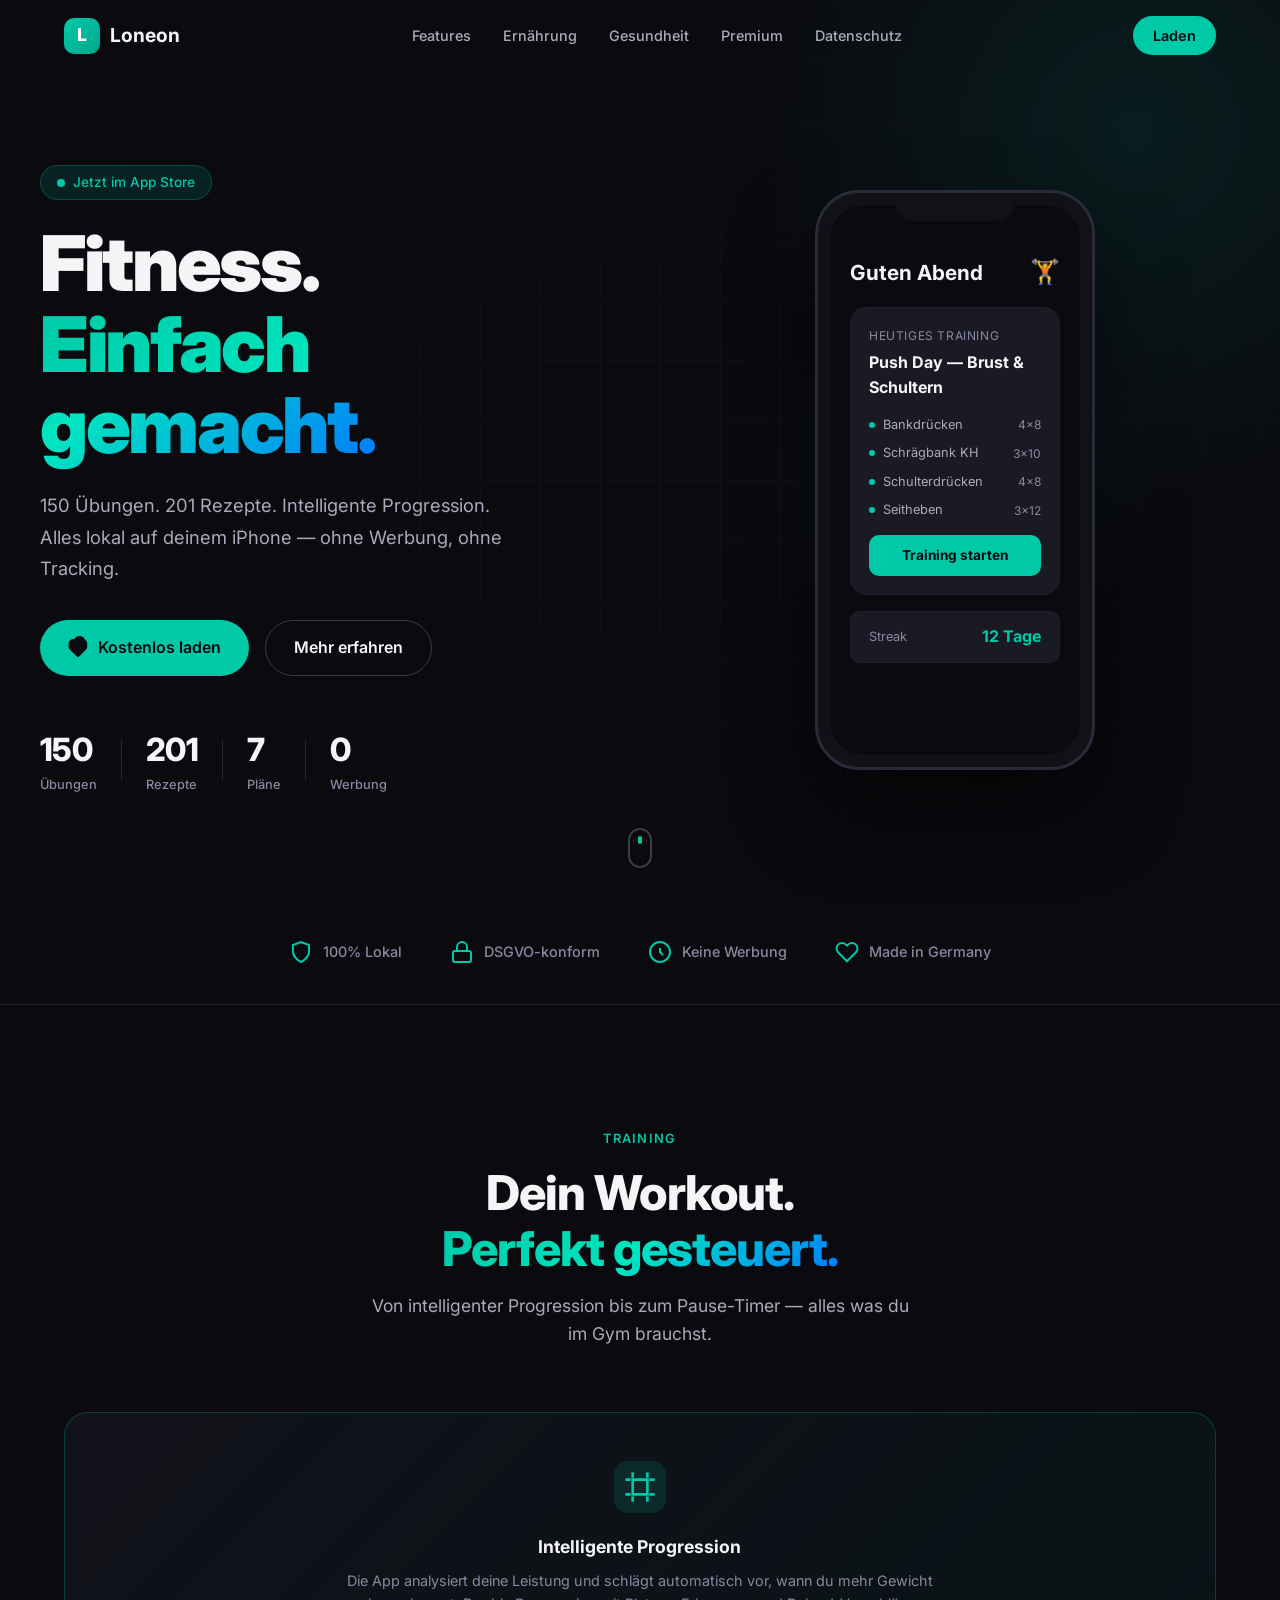
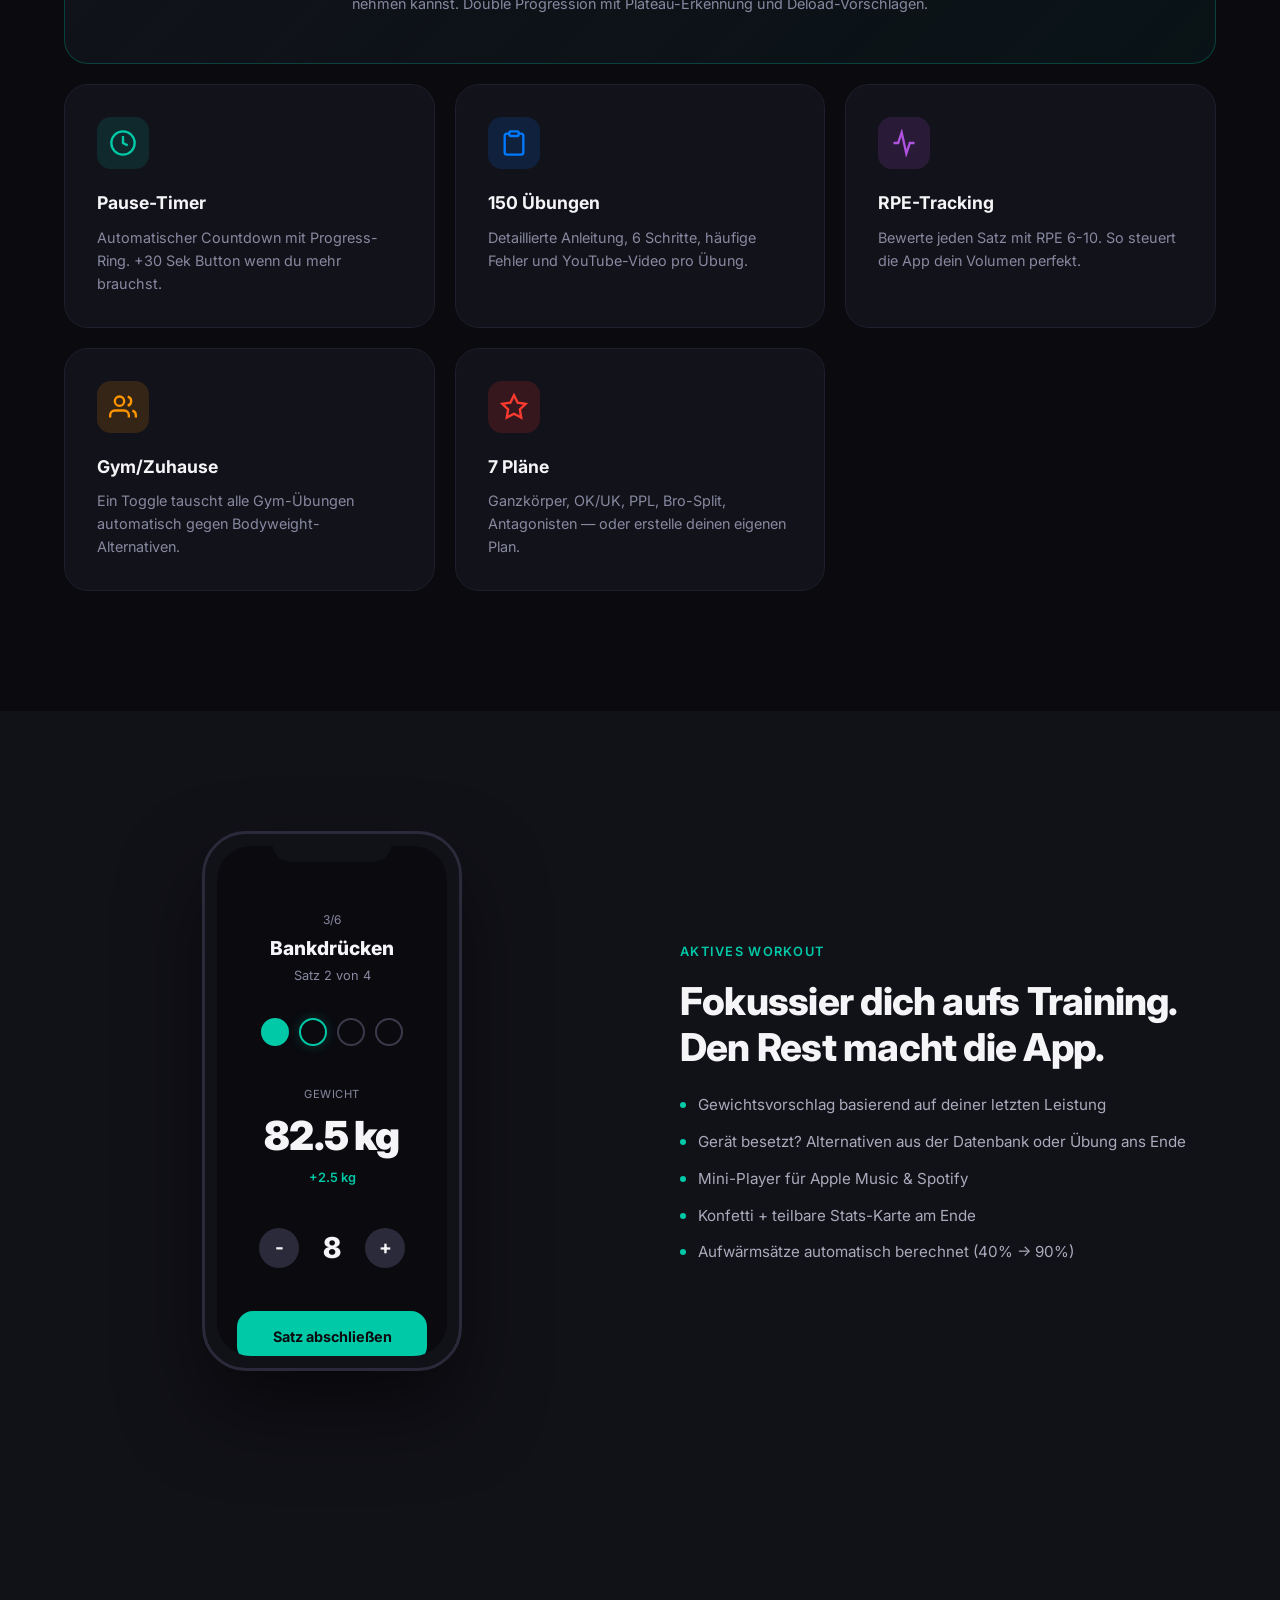
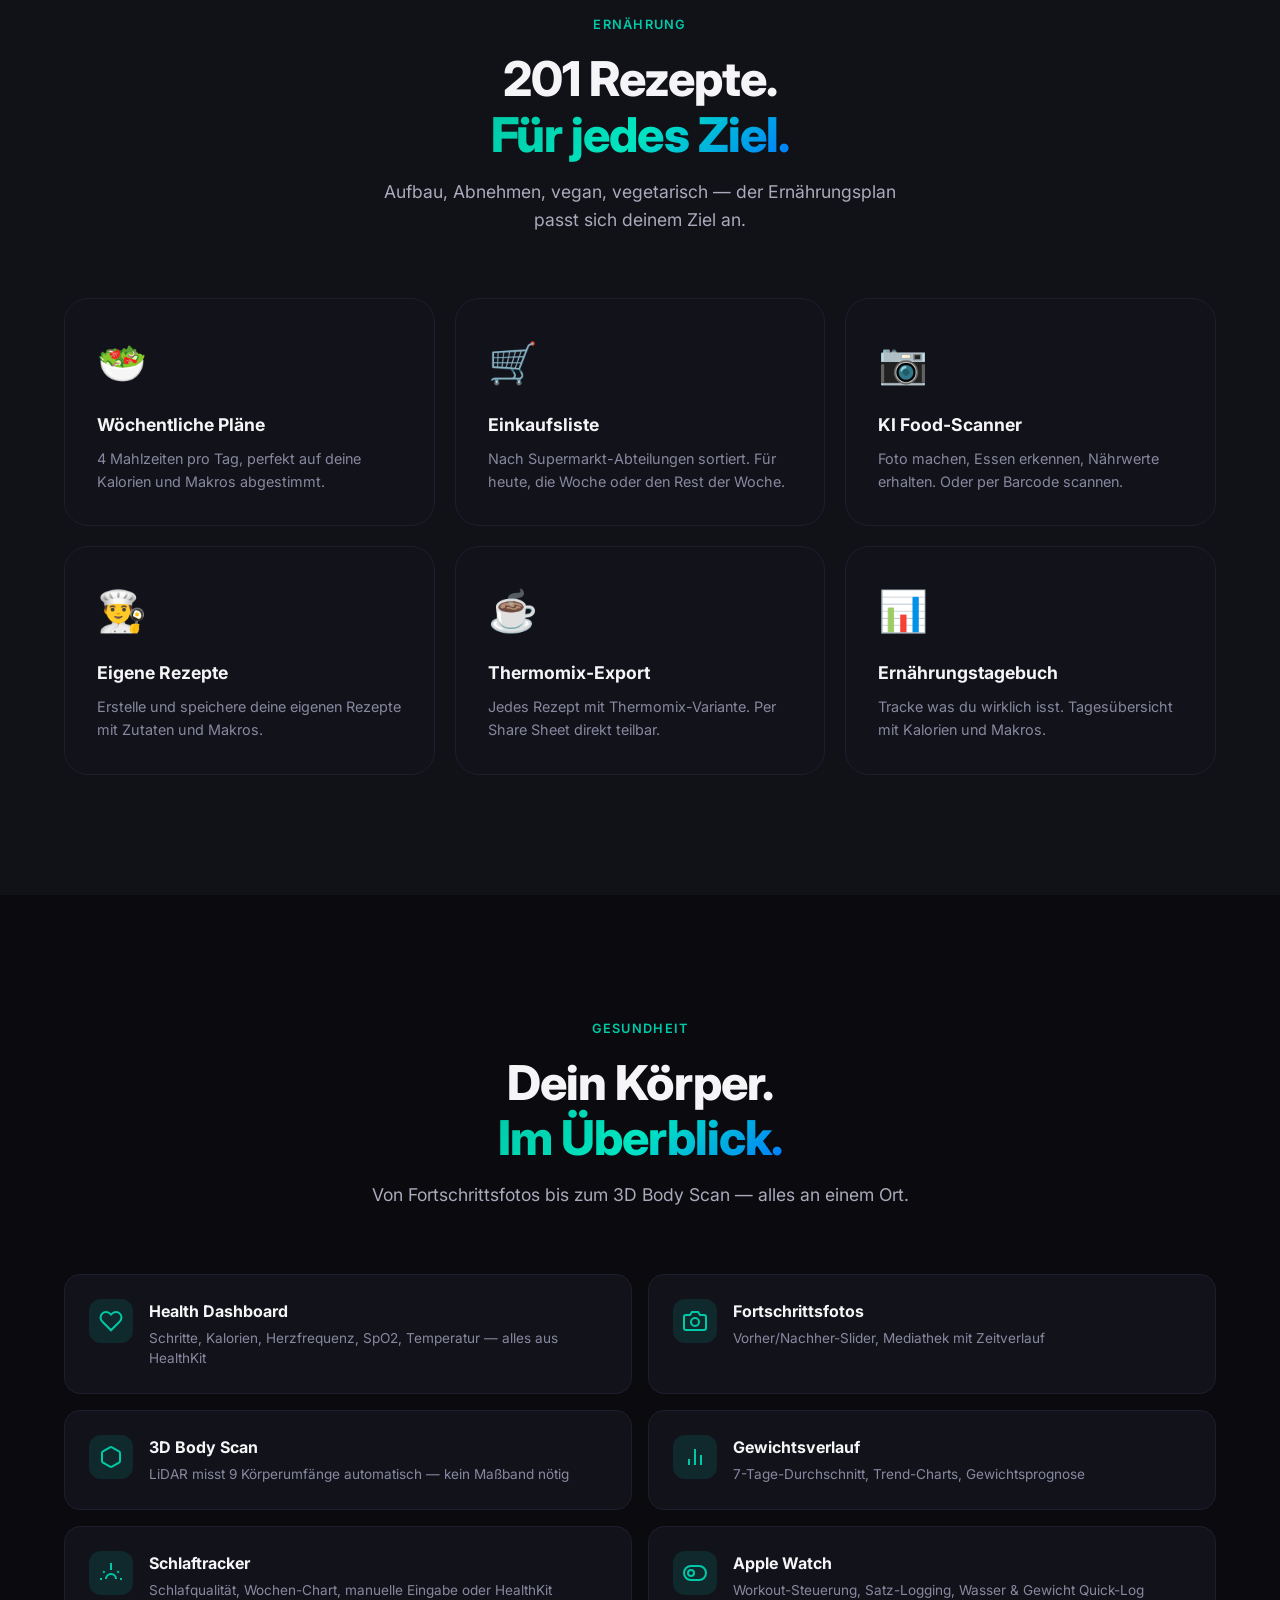
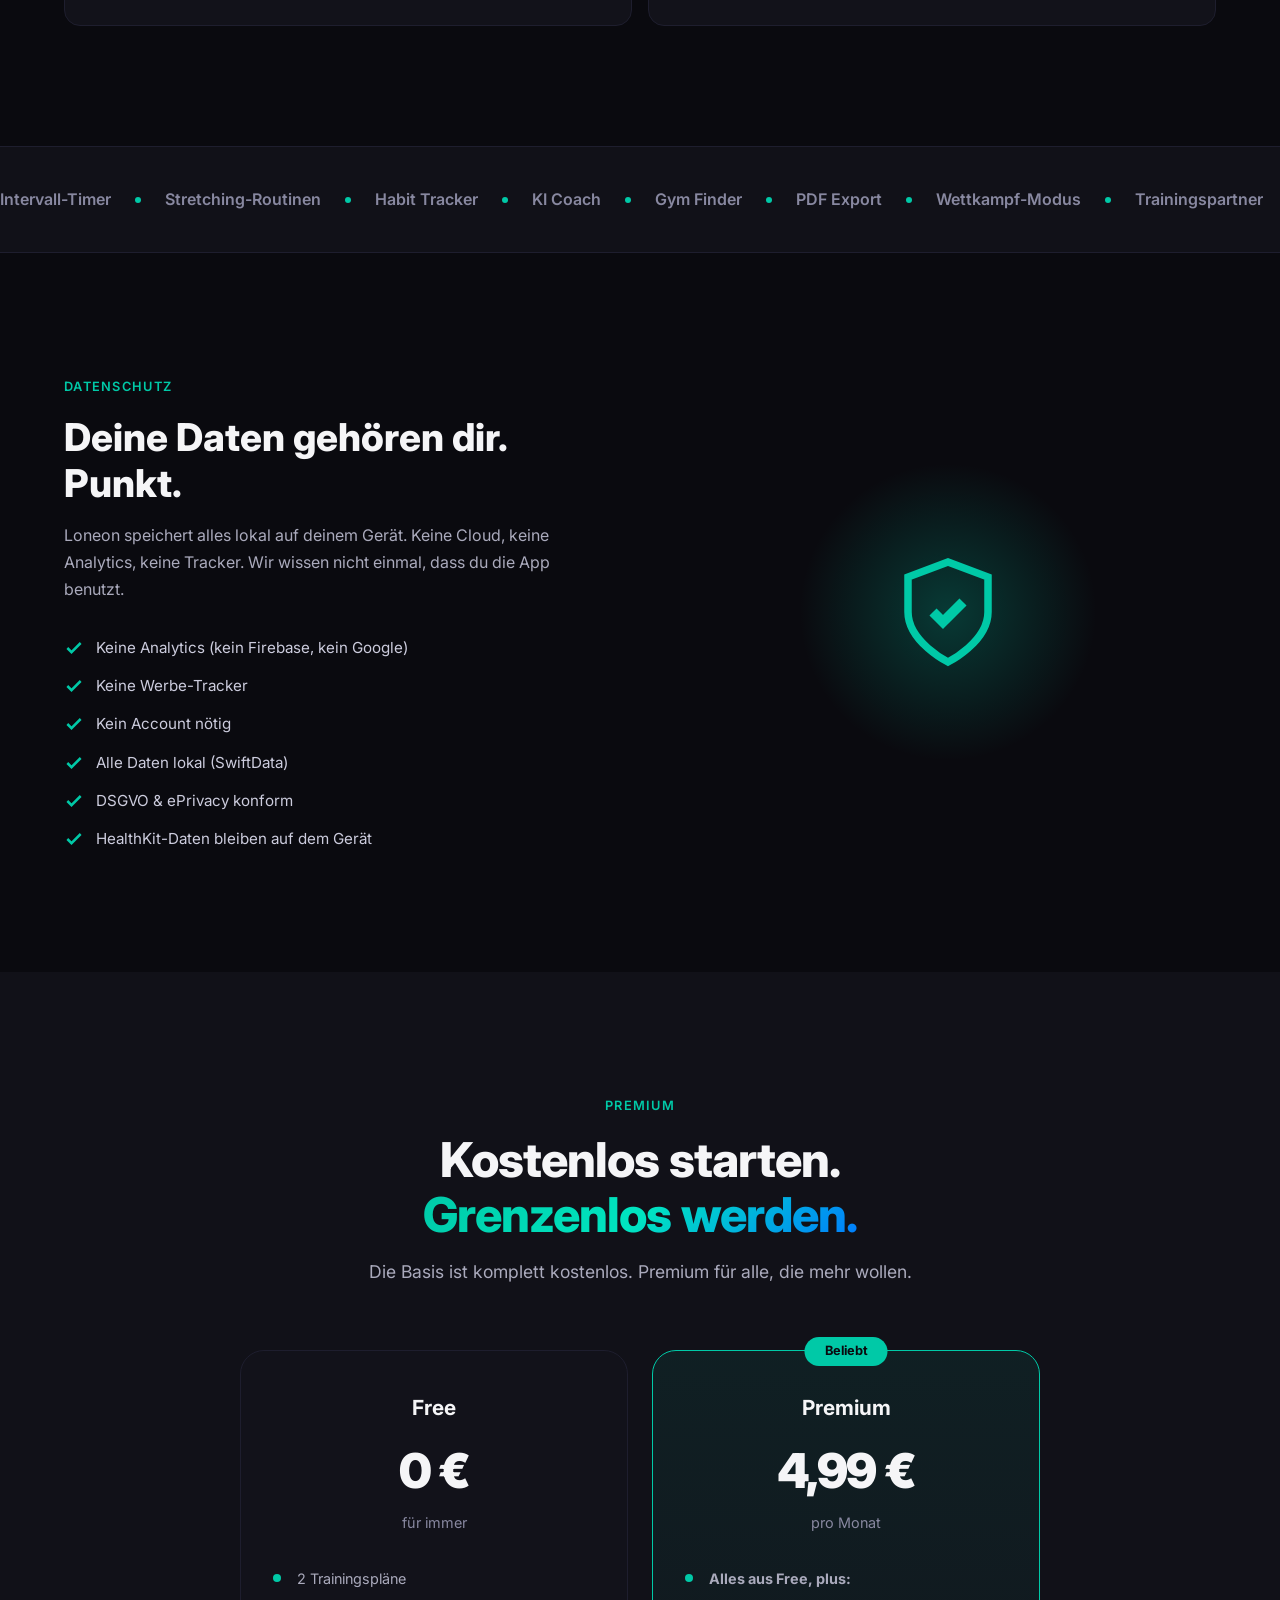
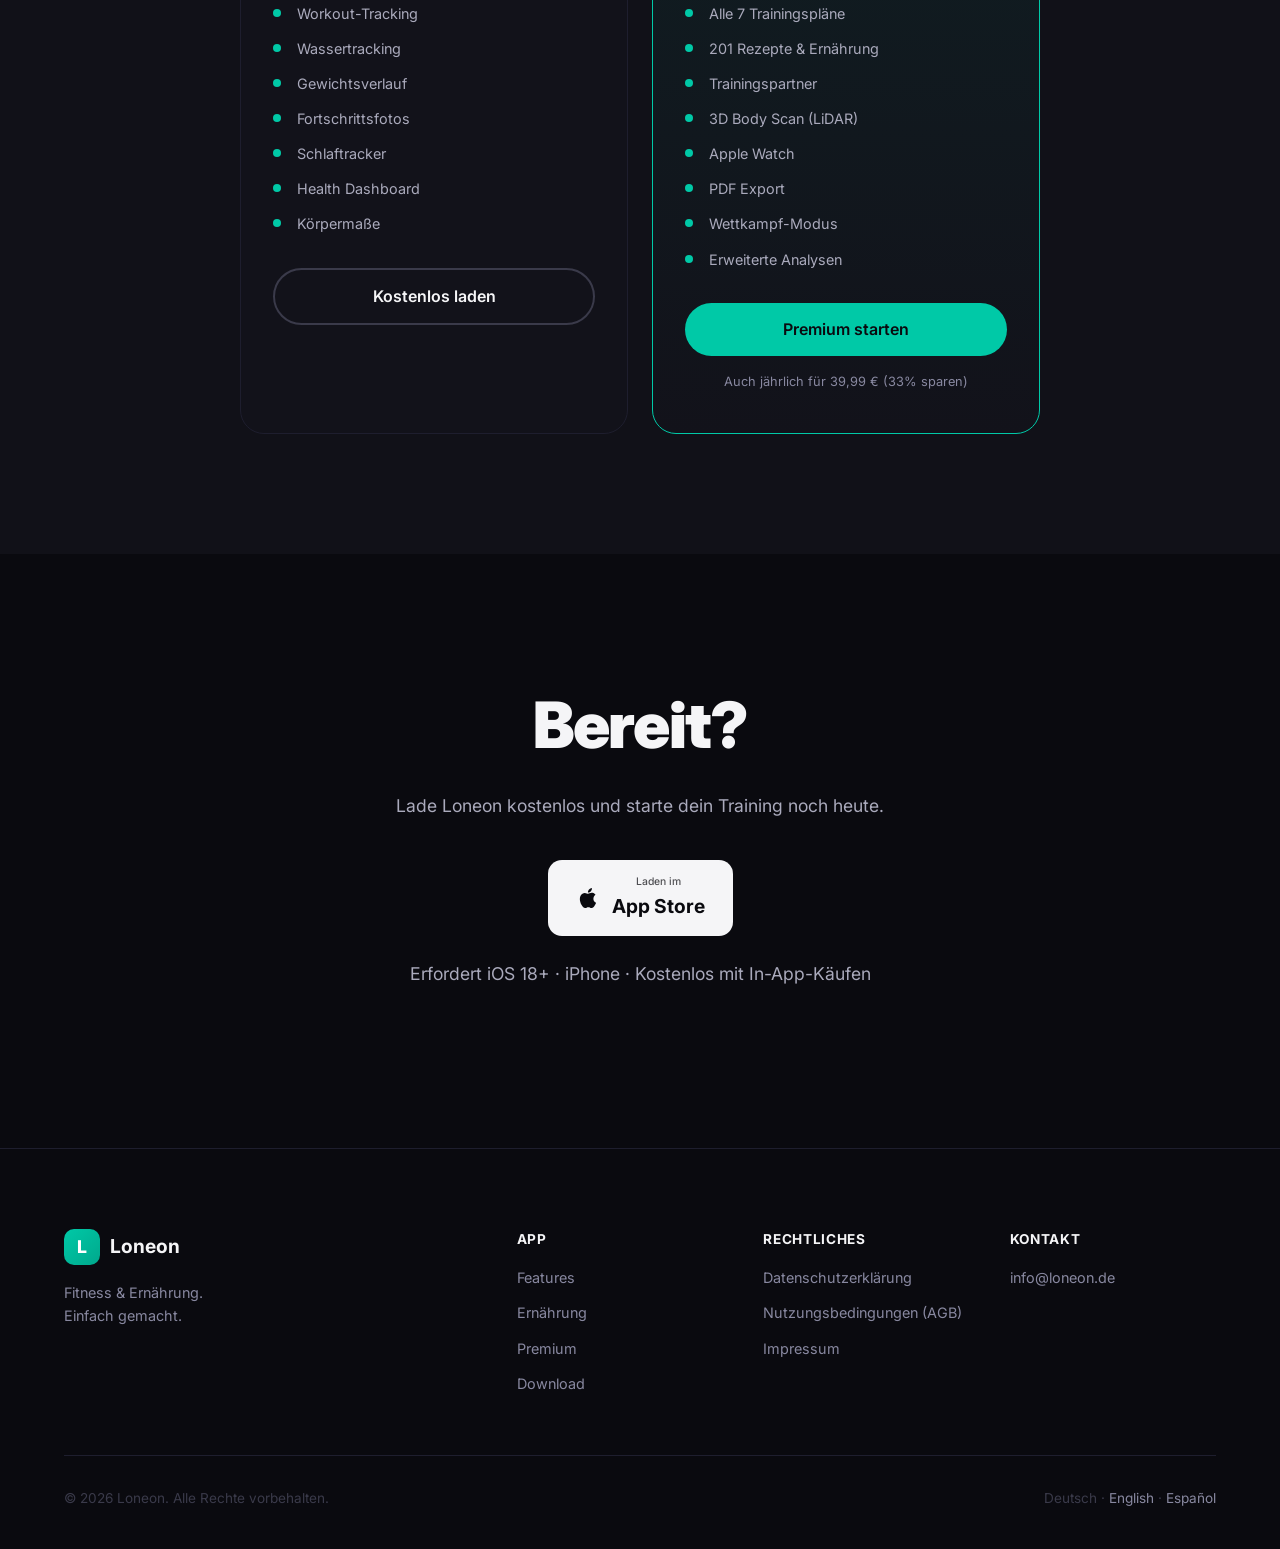
==== index.html @ b9b4d93a "Loneon Landing Page — professionelle App-Website - Hero mit animiertem iPhone-Mockup - Feature-Secti" ====
<!DOCTYPE html>
<html lang="de">
<head>
    <meta charset="UTF-8">
    <meta name="viewport" content="width=device-width, initial-scale=1.0">
    <title>Loneon — Fitness & Ernährung App</title>
    <meta name="description" content="Loneon macht Fitness einfach. 150 Übungen, 201 Rezepte, intelligente Progression — alles lokal auf deinem iPhone. Keine Werbung, kein Tracking.">
    <meta name="keywords" content="Fitness App, Ernährung, Training, Workout Tracker, Rezepte, iPhone, Apple Watch, Muskelaufbau, Abnehmen">
    <meta name="author" content="Loneon">
    <meta name="theme-color" content="#00C9A7">

    <!-- Open Graph -->
    <meta property="og:title" content="Loneon — Fitness & Ernährung App">
    <meta property="og:description" content="150 Übungen, 201 Rezepte, intelligente Progression. Keine Werbung, kein Tracking.">
    <meta property="og:type" content="website">
    <meta property="og:url" content="https://loneon.de">
    <meta property="og:image" content="https://loneon.de/img/og-image.png">

    <!-- Fonts -->
    <link rel="preconnect" href="https://fonts.googleapis.com">
    <link rel="preconnect" href="https://fonts.gstatic.com" crossorigin>
    <link href="https://fonts.googleapis.com/css2?family=Inter:wght@400;500;600;700;800;900&display=swap" rel="stylesheet">

    <link rel="stylesheet" href="css/style.css">
    <link rel="icon" type="image/svg+xml" href="img/favicon.svg">
</head>
<body>

    <!-- Navigation -->
    <nav class="nav" id="nav">
        <div class="nav-container">
            <a href="#" class="nav-logo">
                <div class="nav-logo-icon">L</div>
                <span>Loneon</span>
            </a>
            <div class="nav-links" id="navLinks">
                <a href="#features">Features</a>
                <a href="#ernaehrung">Ernährung</a>
                <a href="#gesundheit">Gesundheit</a>
                <a href="#premium">Premium</a>
                <a href="#datenschutz">Datenschutz</a>
            </div>
            <a href="#download" class="nav-cta">Laden</a>
            <button class="nav-toggle" id="navToggle" aria-label="Menü">
                <span></span><span></span><span></span>
            </button>
        </div>
    </nav>

    <!-- Hero -->
    <section class="hero">
        <div class="hero-bg">
            <div class="hero-gradient"></div>
            <div class="hero-grid"></div>
        </div>
        <div class="hero-content">
            <div class="hero-text">
                <div class="hero-badge">
                    <span class="badge-dot"></span>
                    Jetzt im App Store
                </div>
                <h1>Fitness.<br><span class="gradient-text">Einfach gemacht.</span></h1>
                <p class="hero-subtitle">150 Übungen. 201 Rezepte. Intelligente Progression. Alles lokal auf deinem iPhone — ohne Werbung, ohne Tracking.</p>
                <div class="hero-actions">
                    <a href="#download" class="btn btn-primary">
                        <svg width="20" height="24" viewBox="0 0 20 24" fill="currentColor"><path d="M15.5 1.5c-1.1-1-2.6-1.5-4.1-1.5-2.1 0-4 1.2-5.1 3-1.6-.3-3.2.2-4.3 1.4C.7 5.7.3 7.5.7 9.1c-0.5 1.7 0 3.5 1.3 4.7l6.5 6.5c0.4 0.4 0.9 0.6 1.4 0.6s1-0.2 1.4-0.6l6.5-6.5c1.3-1.3 1.8-3.1 1.3-4.7 0.4-1.6 0-3.4-1.3-4.7z"/></svg>
                        Kostenlos laden
                    </a>
                    <a href="#features" class="btn btn-ghost">Mehr erfahren</a>
                </div>
                <div class="hero-stats">
                    <div class="stat">
                        <span class="stat-number" data-count="150">0</span>
                        <span class="stat-label">Übungen</span>
                    </div>
                    <div class="stat-divider"></div>
                    <div class="stat">
                        <span class="stat-number" data-count="201">0</span>
                        <span class="stat-label">Rezepte</span>
                    </div>
                    <div class="stat-divider"></div>
                    <div class="stat">
                        <span class="stat-number" data-count="7">0</span>
                        <span class="stat-label">Pläne</span>
                    </div>
                    <div class="stat-divider"></div>
                    <div class="stat">
                        <span class="stat-number">0</span>
                        <span class="stat-label">Werbung</span>
                    </div>
                </div>
            </div>
            <div class="hero-phone">
                <div class="phone-frame">
                    <div class="phone-notch"></div>
                    <div class="phone-screen">
                        <div class="phone-demo">
                            <div class="demo-header">
                                <span class="demo-greeting">Guten Abend</span>
                                <span class="demo-icon">&#x1F3CB;&#xFE0F;</span>
                            </div>
                            <div class="demo-card">
                                <div class="demo-card-title">Heutiges Training</div>
                                <div class="demo-card-subtitle">Push Day — Brust & Schultern</div>
                                <div class="demo-exercises">
                                    <div class="demo-exercise"><span class="demo-dot"></span>Bankdrücken <span class="demo-sets">4x8</span></div>
                                    <div class="demo-exercise"><span class="demo-dot"></span>Schrägbank KH <span class="demo-sets">3x10</span></div>
                                    <div class="demo-exercise"><span class="demo-dot"></span>Schulterdrücken <span class="demo-sets">4x8</span></div>
                                    <div class="demo-exercise"><span class="demo-dot"></span>Seitheben <span class="demo-sets">3x12</span></div>
                                </div>
                                <div class="demo-btn">Training starten</div>
                            </div>
                            <div class="demo-streak">
                                <div class="demo-streak-label">Streak</div>
                                <div class="demo-streak-value">12 Tage</div>
                            </div>
                        </div>
                    </div>
                </div>
                <div class="phone-glow"></div>
            </div>
        </div>
        <div class="hero-scroll">
            <div class="scroll-indicator"></div>
        </div>
    </section>

    <!-- Logos / Trust -->
    <section class="trust">
        <div class="container">
            <div class="trust-items">
                <div class="trust-item">
                    <svg width="24" height="24" viewBox="0 0 24 24" fill="none" stroke="currentColor" stroke-width="2"><path d="M12 22s8-4 8-10V5l-8-3-8 3v7c0 6 8 10 8 10z"/></svg>
                    <span>100% Lokal</span>
                </div>
                <div class="trust-item">
                    <svg width="24" height="24" viewBox="0 0 24 24" fill="none" stroke="currentColor" stroke-width="2"><rect x="3" y="11" width="18" height="11" rx="2" ry="2"/><path d="M7 11V7a5 5 0 0110 0v4"/></svg>
                    <span>DSGVO-konform</span>
                </div>
                <div class="trust-item">
                    <svg width="24" height="24" viewBox="0 0 24 24" fill="none" stroke="currentColor" stroke-width="2"><circle cx="12" cy="12" r="10"/><path d="M12 8v4l3 3"/></svg>
                    <span>Keine Werbung</span>
                </div>
                <div class="trust-item">
                    <svg width="24" height="24" viewBox="0 0 24 24" fill="none" stroke="currentColor" stroke-width="2"><path d="M20.84 4.61a5.5 5.5 0 00-7.78 0L12 5.67l-1.06-1.06a5.5 5.5 0 00-7.78 7.78l1.06 1.06L12 21.23l7.78-7.78 1.06-1.06a5.5 5.5 0 000-7.78z"/></svg>
                    <span>Made in Germany</span>
                </div>
            </div>
        </div>
    </section>

    <!-- Features: Training -->
    <section class="features" id="features">
        <div class="container">
            <div class="section-header">
                <span class="section-tag">Training</span>
                <h2>Dein Workout.<br><span class="gradient-text">Perfekt gesteuert.</span></h2>
                <p>Von intelligenter Progression bis zum Pause-Timer — alles was du im Gym brauchst.</p>
            </div>

            <div class="feature-grid">
                <div class="feature-card feature-card-large" data-reveal>
                    <div class="feature-icon">
                        <svg width="32" height="32" viewBox="0 0 24 24" fill="none" stroke="currentColor" stroke-width="2"><path d="M6.5 6.5h11v11h-11z"/><path d="M6.5 1v4M17.5 1v4M1 6.5h4M19 6.5h4M6.5 19v4M17.5 19v4M1 17.5h4M19 17.5h4"/></svg>
                    </div>
                    <h3>Intelligente Progression</h3>
                    <p>Die App analysiert deine Leistung und schlägt automatisch vor, wann du mehr Gewicht nehmen kannst. Double Progression mit Plateau-Erkennung und Deload-Vorschlägen.</p>
                </div>

                <div class="feature-card" data-reveal>
                    <div class="feature-icon mint">
                        <svg width="28" height="28" viewBox="0 0 24 24" fill="none" stroke="currentColor" stroke-width="2"><circle cx="12" cy="12" r="10"/><polyline points="12 6 12 12 16 14"/></svg>
                    </div>
                    <h3>Pause-Timer</h3>
                    <p>Automatischer Countdown mit Progress-Ring. +30 Sek Button wenn du mehr brauchst.</p>
                </div>

                <div class="feature-card" data-reveal>
                    <div class="feature-icon blue">
                        <svg width="28" height="28" viewBox="0 0 24 24" fill="none" stroke="currentColor" stroke-width="2"><path d="M16 4h2a2 2 0 012 2v14a2 2 0 01-2 2H6a2 2 0 01-2-2V6a2 2 0 012-2h2"/><rect x="8" y="2" width="8" height="4" rx="1" ry="1"/></svg>
                    </div>
                    <h3>150 Übungen</h3>
                    <p>Detaillierte Anleitung, 6 Schritte, häufige Fehler und YouTube-Video pro Übung.</p>
                </div>

                <div class="feature-card" data-reveal>
                    <div class="feature-icon purple">
                        <svg width="28" height="28" viewBox="0 0 24 24" fill="none" stroke="currentColor" stroke-width="2"><path d="M3 12h4l3-9 4 18 3-9h4"/></svg>
                    </div>
                    <h3>RPE-Tracking</h3>
                    <p>Bewerte jeden Satz mit RPE 6-10. So steuert die App dein Volumen perfekt.</p>
                </div>

                <div class="feature-card" data-reveal>
                    <div class="feature-icon orange">
                        <svg width="28" height="28" viewBox="0 0 24 24" fill="none" stroke="currentColor" stroke-width="2"><path d="M17 21v-2a4 4 0 00-4-4H5a4 4 0 00-4 4v2"/><circle cx="9" cy="7" r="4"/><path d="M23 21v-2a4 4 0 00-3-3.87"/><path d="M16 3.13a4 4 0 010 7.75"/></svg>
                    </div>
                    <h3>Gym/Zuhause</h3>
                    <p>Ein Toggle tauscht alle Gym-Übungen automatisch gegen Bodyweight-Alternativen.</p>
                </div>

                <div class="feature-card" data-reveal>
                    <div class="feature-icon red">
                        <svg width="28" height="28" viewBox="0 0 24 24" fill="none" stroke="currentColor" stroke-width="2"><polygon points="12 2 15.09 8.26 22 9.27 17 14.14 18.18 21.02 12 17.77 5.82 21.02 7 14.14 2 9.27 8.91 8.26 12 2"/></svg>
                    </div>
                    <h3>7 Pläne</h3>
                    <p>Ganzkörper, OK/UK, PPL, Bro-Split, Antagonisten — oder erstelle deinen eigenen Plan.</p>
                </div>
            </div>
        </div>
    </section>

    <!-- Feature Highlight: Workout -->
    <section class="highlight">
        <div class="container">
            <div class="highlight-grid">
                <div class="highlight-phone" data-reveal>
                    <div class="phone-frame phone-frame-sm">
                        <div class="phone-notch"></div>
                        <div class="phone-screen">
                            <div class="phone-demo">
                                <div class="demo-workout-header">
                                    <div class="demo-ex-count">3/6</div>
                                    <div class="demo-ex-name">Bankdrücken</div>
                                    <div class="demo-ex-info">Satz 2 von 4</div>
                                </div>
                                <div class="demo-set-circles">
                                    <div class="demo-circle done"></div>
                                    <div class="demo-circle active"></div>
                                    <div class="demo-circle"></div>
                                    <div class="demo-circle"></div>
                                </div>
                                <div class="demo-weight-display">
                                    <div class="demo-weight-label">Gewicht</div>
                                    <div class="demo-weight-value">82.5 kg</div>
                                    <div class="demo-weight-hint">+2.5 kg</div>
                                </div>
                                <div class="demo-reps-display">
                                    <div class="demo-reps-btn">-</div>
                                    <div class="demo-reps-value">8</div>
                                    <div class="demo-reps-btn">+</div>
                                </div>
                                <div class="demo-complete-btn">Satz abschließen</div>
                            </div>
                        </div>
                    </div>
                </div>
                <div class="highlight-text" data-reveal>
                    <span class="section-tag">Aktives Workout</span>
                    <h2>Fokussier dich aufs Training.<br>Den Rest macht die App.</h2>
                    <ul class="highlight-list">
                        <li>Gewichtsvorschlag basierend auf deiner letzten Leistung</li>
                        <li>Gerät besetzt? Alternativen aus der Datenbank oder Übung ans Ende</li>
                        <li>Mini-Player für Apple Music & Spotify</li>
                        <li>Konfetti + teilbare Stats-Karte am Ende</li>
                        <li>Aufwärmsätze automatisch berechnet (40% → 90%)</li>
                    </ul>
                </div>
            </div>
        </div>
    </section>

    <!-- Ernährung -->
    <section class="features features-dark" id="ernaehrung">
        <div class="container">
            <div class="section-header">
                <span class="section-tag">Ernährung</span>
                <h2>201 Rezepte.<br><span class="gradient-text">Für jedes Ziel.</span></h2>
                <p>Aufbau, Abnehmen, vegan, vegetarisch — der Ernährungsplan passt sich deinem Ziel an.</p>
            </div>

            <div class="nutrition-grid">
                <div class="nutrition-card" data-reveal>
                    <div class="nutrition-emoji">&#x1F957;</div>
                    <h3>Wöchentliche Pläne</h3>
                    <p>4 Mahlzeiten pro Tag, perfekt auf deine Kalorien und Makros abgestimmt.</p>
                </div>
                <div class="nutrition-card" data-reveal>
                    <div class="nutrition-emoji">&#x1F6D2;</div>
                    <h3>Einkaufsliste</h3>
                    <p>Nach Supermarkt-Abteilungen sortiert. Für heute, die Woche oder den Rest der Woche.</p>
                </div>
                <div class="nutrition-card" data-reveal>
                    <div class="nutrition-emoji">&#x1F4F7;</div>
                    <h3>KI Food-Scanner</h3>
                    <p>Foto machen, Essen erkennen, Nährwerte erhalten. Oder per Barcode scannen.</p>
                </div>
                <div class="nutrition-card" data-reveal>
                    <div class="nutrition-emoji">&#x1F468;&#x200D;&#x1F373;</div>
                    <h3>Eigene Rezepte</h3>
                    <p>Erstelle und speichere deine eigenen Rezepte mit Zutaten und Makros.</p>
                </div>
                <div class="nutrition-card" data-reveal>
                    <div class="nutrition-emoji">&#x2615;</div>
                    <h3>Thermomix-Export</h3>
                    <p>Jedes Rezept mit Thermomix-Variante. Per Share Sheet direkt teilbar.</p>
                </div>
                <div class="nutrition-card" data-reveal>
                    <div class="nutrition-emoji">&#x1F4CA;</div>
                    <h3>Ernährungstagebuch</h3>
                    <p>Tracke was du wirklich isst. Tagesübersicht mit Kalorien und Makros.</p>
                </div>
            </div>
        </div>
    </section>

    <!-- Gesundheit -->
    <section class="features" id="gesundheit">
        <div class="container">
            <div class="section-header">
                <span class="section-tag">Gesundheit</span>
                <h2>Dein Körper.<br><span class="gradient-text">Im Überblick.</span></h2>
                <p>Von Fortschrittsfotos bis zum 3D Body Scan — alles an einem Ort.</p>
            </div>

            <div class="health-grid">
                <div class="health-item" data-reveal>
                    <div class="health-icon">
                        <svg width="24" height="24" viewBox="0 0 24 24" fill="none" stroke="currentColor" stroke-width="2"><path d="M20.84 4.61a5.5 5.5 0 00-7.78 0L12 5.67l-1.06-1.06a5.5 5.5 0 00-7.78 7.78l1.06 1.06L12 21.23l7.78-7.78 1.06-1.06a5.5 5.5 0 000-7.78z"/></svg>
                    </div>
                    <div>
                        <h4>Health Dashboard</h4>
                        <p>Schritte, Kalorien, Herzfrequenz, SpO2, Temperatur — alles aus HealthKit</p>
                    </div>
                </div>
                <div class="health-item" data-reveal>
                    <div class="health-icon">
                        <svg width="24" height="24" viewBox="0 0 24 24" fill="none" stroke="currentColor" stroke-width="2"><path d="M23 19a2 2 0 01-2 2H3a2 2 0 01-2-2V8a2 2 0 012-2h4l2-3h6l2 3h4a2 2 0 012 2z"/><circle cx="12" cy="13" r="4"/></svg>
                    </div>
                    <div>
                        <h4>Fortschrittsfotos</h4>
                        <p>Vorher/Nachher-Slider, Mediathek mit Zeitverlauf</p>
                    </div>
                </div>
                <div class="health-item" data-reveal>
                    <div class="health-icon">
                        <svg width="24" height="24" viewBox="0 0 24 24" fill="none" stroke="currentColor" stroke-width="2"><path d="M21 16V8a2 2 0 00-1-1.73l-7-4a2 2 0 00-2 0l-7 4A2 2 0 003 8v8a2 2 0 001 1.73l7 4a2 2 0 002 0l7-4A2 2 0 0021 16z"/></svg>
                    </div>
                    <div>
                        <h4>3D Body Scan</h4>
                        <p>LiDAR misst 9 Körperumfänge automatisch — kein Maßband nötig</p>
                    </div>
                </div>
                <div class="health-item" data-reveal>
                    <div class="health-icon">
                        <svg width="24" height="24" viewBox="0 0 24 24" fill="none" stroke="currentColor" stroke-width="2"><path d="M18 20V10"/><path d="M12 20V4"/><path d="M6 20v-6"/></svg>
                    </div>
                    <div>
                        <h4>Gewichtsverlauf</h4>
                        <p>7-Tage-Durchschnitt, Trend-Charts, Gewichtsprognose</p>
                    </div>
                </div>
                <div class="health-item" data-reveal>
                    <div class="health-icon">
                        <svg width="24" height="24" viewBox="0 0 24 24" fill="none" stroke="currentColor" stroke-width="2"><path d="M17 18a5 5 0 00-10 0"/><line x1="12" y1="2" x2="12" y2="9"/><line x1="4.22" y1="10.22" x2="5.64" y2="11.64"/><line x1="1" y1="18" x2="3" y2="18"/><line x1="21" y1="18" x2="23" y2="18"/><line x1="18.36" y1="11.64" x2="19.78" y2="10.22"/></svg>
                    </div>
                    <div>
                        <h4>Schlaftracker</h4>
                        <p>Schlafqualität, Wochen-Chart, manuelle Eingabe oder HealthKit</p>
                    </div>
                </div>
                <div class="health-item" data-reveal>
                    <div class="health-icon">
                        <svg width="24" height="24" viewBox="0 0 24 24" fill="none" stroke="currentColor" stroke-width="2"><rect x="1" y="5" width="22" height="14" rx="7" ry="7"/><circle cx="8" cy="12" r="3"/></svg>
                    </div>
                    <div>
                        <h4>Apple Watch</h4>
                        <p>Workout-Steuerung, Satz-Logging, Wasser & Gewicht Quick-Log</p>
                    </div>
                </div>
            </div>
        </div>
    </section>

    <!-- More Features Marquee -->
    <section class="marquee-section">
        <div class="marquee">
            <div class="marquee-content">
                <span>Intervall-Timer</span>
                <span class="marquee-dot"></span>
                <span>Stretching-Routinen</span>
                <span class="marquee-dot"></span>
                <span>Habit Tracker</span>
                <span class="marquee-dot"></span>
                <span>KI Coach</span>
                <span class="marquee-dot"></span>
                <span>Gym Finder</span>
                <span class="marquee-dot"></span>
                <span>PDF Export</span>
                <span class="marquee-dot"></span>
                <span>Wettkampf-Modus</span>
                <span class="marquee-dot"></span>
                <span>Trainingspartner</span>
                <span class="marquee-dot"></span>
                <span>4 Widgets</span>
                <span class="marquee-dot"></span>
                <span>Körperfett-Rechner</span>
                <span class="marquee-dot"></span>
                <span>1RM-Rechner</span>
                <span class="marquee-dot"></span>
                <span>Hantelscheiben-Rechner</span>
                <span class="marquee-dot"></span>
                <span>Intervall-Timer</span>
                <span class="marquee-dot"></span>
                <span>Stretching-Routinen</span>
                <span class="marquee-dot"></span>
                <span>Habit Tracker</span>
                <span class="marquee-dot"></span>
                <span>KI Coach</span>
                <span class="marquee-dot"></span>
                <span>Gym Finder</span>
                <span class="marquee-dot"></span>
                <span>PDF Export</span>
                <span class="marquee-dot"></span>
                <span>Wettkampf-Modus</span>
                <span class="marquee-dot"></span>
                <span>Trainingspartner</span>
                <span class="marquee-dot"></span>
                <span>4 Widgets</span>
                <span class="marquee-dot"></span>
                <span>Körperfett-Rechner</span>
                <span class="marquee-dot"></span>
                <span>1RM-Rechner</span>
                <span class="marquee-dot"></span>
                <span>Hantelscheiben-Rechner</span>
                <span class="marquee-dot"></span>
            </div>
        </div>
    </section>

    <!-- Datenschutz Highlight -->
    <section class="privacy-section" id="datenschutz">
        <div class="container">
            <div class="privacy-grid">
                <div class="privacy-text" data-reveal>
                    <span class="section-tag">Datenschutz</span>
                    <h2>Deine Daten gehören dir. Punkt.</h2>
                    <p>Loneon speichert alles lokal auf deinem Gerät. Keine Cloud, keine Analytics, keine Tracker. Wir wissen nicht einmal, dass du die App benutzt.</p>
                    <div class="privacy-checks">
                        <div class="privacy-check">
                            <svg width="20" height="20" viewBox="0 0 24 24" fill="none" stroke="#00C9A7" stroke-width="3"><polyline points="20 6 9 17 4 12"/></svg>
                            <span>Keine Analytics (kein Firebase, kein Google)</span>
                        </div>
                        <div class="privacy-check">
                            <svg width="20" height="20" viewBox="0 0 24 24" fill="none" stroke="#00C9A7" stroke-width="3"><polyline points="20 6 9 17 4 12"/></svg>
                            <span>Keine Werbe-Tracker</span>
                        </div>
                        <div class="privacy-check">
                            <svg width="20" height="20" viewBox="0 0 24 24" fill="none" stroke="#00C9A7" stroke-width="3"><polyline points="20 6 9 17 4 12"/></svg>
                            <span>Kein Account nötig</span>
                        </div>
                        <div class="privacy-check">
                            <svg width="20" height="20" viewBox="0 0 24 24" fill="none" stroke="#00C9A7" stroke-width="3"><polyline points="20 6 9 17 4 12"/></svg>
                            <span>Alle Daten lokal (SwiftData)</span>
                        </div>
                        <div class="privacy-check">
                            <svg width="20" height="20" viewBox="0 0 24 24" fill="none" stroke="#00C9A7" stroke-width="3"><polyline points="20 6 9 17 4 12"/></svg>
                            <span>DSGVO & ePrivacy konform</span>
                        </div>
                        <div class="privacy-check">
                            <svg width="20" height="20" viewBox="0 0 24 24" fill="none" stroke="#00C9A7" stroke-width="3"><polyline points="20 6 9 17 4 12"/></svg>
                            <span>HealthKit-Daten bleiben auf dem Gerät</span>
                        </div>
                    </div>
                </div>
                <div class="privacy-visual" data-reveal>
                    <div class="shield-container">
                        <div class="shield-glow"></div>
                        <svg class="shield-icon" width="120" height="120" viewBox="0 0 24 24" fill="none" stroke="#00C9A7" stroke-width="1.5">
                            <path d="M12 22s8-4 8-10V5l-8-3-8 3v7c0 6 8 10 8 10z"/>
                            <polyline points="9 12 11 14 15 10" stroke-width="2"/>
                        </svg>
                    </div>
                </div>
            </div>
        </div>
    </section>

    <!-- Premium -->
    <section class="premium-section" id="premium">
        <div class="container">
            <div class="section-header">
                <span class="section-tag">Premium</span>
                <h2>Kostenlos starten.<br><span class="gradient-text">Grenzenlos werden.</span></h2>
                <p>Die Basis ist komplett kostenlos. Premium für alle, die mehr wollen.</p>
            </div>

            <div class="pricing-grid">
                <div class="pricing-card" data-reveal>
                    <div class="pricing-header">
                        <h3>Free</h3>
                        <div class="pricing-price">0 &euro;</div>
                        <span class="pricing-period">für immer</span>
                    </div>
                    <ul class="pricing-features">
                        <li>2 Trainingspläne</li>
                        <li>Workout-Tracking</li>
                        <li>Wassertracking</li>
                        <li>Gewichtsverlauf</li>
                        <li>Fortschrittsfotos</li>
                        <li>Schlaftracker</li>
                        <li>Health Dashboard</li>
                        <li>Körpermaße</li>
                    </ul>
                    <a href="#download" class="btn btn-outline">Kostenlos laden</a>
                </div>

                <div class="pricing-card pricing-card-premium" data-reveal>
                    <div class="pricing-badge">Beliebt</div>
                    <div class="pricing-header">
                        <h3>Premium</h3>
                        <div class="pricing-price">4,99 &euro;</div>
                        <span class="pricing-period">pro Monat</span>
                    </div>
                    <ul class="pricing-features">
                        <li><strong>Alles aus Free, plus:</strong></li>
                        <li>Alle 7 Trainingspläne</li>
                        <li>201 Rezepte & Ernährung</li>
                        <li>Trainingspartner</li>
                        <li>3D Body Scan (LiDAR)</li>
                        <li>Apple Watch</li>
                        <li>PDF Export</li>
                        <li>Wettkampf-Modus</li>
                        <li>Erweiterte Analysen</li>
                    </ul>
                    <a href="#download" class="btn btn-primary">Premium starten</a>
                    <p class="pricing-hint">Auch jährlich für 39,99 &euro; (33% sparen)</p>
                </div>
            </div>
        </div>
    </section>

    <!-- CTA / Download -->
    <section class="cta-section" id="download">
        <div class="container">
            <div class="cta-content" data-reveal>
                <h2>Bereit?</h2>
                <p>Lade Loneon kostenlos und starte dein Training noch heute.</p>
                <div class="cta-buttons">
                    <a href="#" class="app-store-badge" aria-label="Im App Store laden">
                        <svg width="24" height="24" viewBox="0 0 24 24" fill="white"><path d="M18.71 19.5c-.83 1.24-1.71 2.45-3.05 2.47-1.34.03-1.77-.79-3.29-.79-1.53 0-2 .77-3.27.82-1.31.05-2.3-1.32-3.14-2.53C4.25 17 2.94 12.45 4.7 9.39c.87-1.52 2.43-2.48 4.12-2.51 1.28-.02 2.5.87 3.29.87.78 0 2.26-1.07 3.8-.91.65.03 2.47.26 3.64 1.98-.09.06-2.17 1.28-2.15 3.81.03 3.02 2.65 4.03 2.68 4.04-.03.07-.42 1.44-1.38 2.83M13 3.5c.73-.83 1.94-1.46 2.94-1.5.13 1.17-.34 2.35-1.04 3.19-.69.85-1.83 1.51-2.95 1.42-.15-1.15.41-2.35 1.05-3.11z"/></svg>
                        <div>
                            <small>Laden im</small>
                            <span>App Store</span>
                        </div>
                    </a>
                </div>
                <p class="cta-hint">Erfordert iOS 18+ &middot; iPhone &middot; Kostenlos mit In-App-Käufen</p>
            </div>
        </div>
    </section>

    <!-- Footer -->
    <footer class="footer">
        <div class="container">
            <div class="footer-grid">
                <div class="footer-brand">
                    <div class="nav-logo">
                        <div class="nav-logo-icon">L</div>
                        <span>Loneon</span>
                    </div>
                    <p>Fitness & Ernährung.<br>Einfach gemacht.</p>
                </div>
                <div class="footer-links">
                    <h4>App</h4>
                    <a href="#features">Features</a>
                    <a href="#ernaehrung">Ernährung</a>
                    <a href="#premium">Premium</a>
                    <a href="#download">Download</a>
                </div>
                <div class="footer-links">
                    <h4>Rechtliches</h4>
                    <a href="datenschutz.html">Datenschutzerklärung</a>
                    <a href="agb.html">Nutzungsbedingungen (AGB)</a>
                    <a href="impressum.html">Impressum</a>
                </div>
                <div class="footer-links">
                    <h4>Kontakt</h4>
                    <a href="mailto:info@loneon.de">info@loneon.de</a>
                </div>
            </div>
            <div class="footer-bottom">
                <p>&copy; 2026 Loneon. Alle Rechte vorbehalten.</p>
                <p class="footer-lang">Deutsch &middot; <a href="en.html">English</a> &middot; <a href="es.html">Español</a></p>
            </div>
        </div>
    </footer>

    <script src="js/main.js"></script>
</body>
</html>
---- css/style.css ----
/* ============================================
   LONEON — Landing Page Styles
   ============================================ */

:root {
    --mint: #00C9A7;
    --mint-dark: #00A88C;
    --mint-light: #00C9A720;
    --mint-glow: #00C9A740;
    --dark: #0A0A0F;
    --dark-card: #12121A;
    --dark-border: #1E1E2E;
    --gray-900: #111118;
    --gray-800: #1A1A24;
    --gray-700: #2A2A3A;
    --gray-600: #3A3A4A;
    --gray-400: #8888A0;
    --gray-300: #AAAABC;
    --gray-200: #CCCCDD;
    --white: #F5F5F7;
    --blue: #007AFF;
    --purple: #AF52DE;
    --orange: #FF9500;
    --red: #FF3B30;
    --font: 'Inter', -apple-system, BlinkMacSystemFont, sans-serif;
    --radius: 16px;
    --radius-sm: 10px;
    --radius-lg: 24px;
    --max-width: 1200px;
    --transition: 0.3s cubic-bezier(0.4, 0, 0.2, 1);
}

/* ============================================
   Reset & Base
   ============================================ */

*, *::before, *::after {
    margin: 0;
    padding: 0;
    box-sizing: border-box;
}

html {
    scroll-behavior: smooth;
    -webkit-text-size-adjust: 100%;
}

body {
    font-family: var(--font);
    background: var(--dark);
    color: var(--white);
    line-height: 1.6;
    overflow-x: hidden;
    -webkit-font-smoothing: antialiased;
}

a {
    color: inherit;
    text-decoration: none;
}

img {
    max-width: 100%;
    display: block;
}

.container {
    max-width: var(--max-width);
    margin: 0 auto;
    padding: 0 24px;
}

/* ============================================
   Navigation
   ============================================ */

.nav {
    position: fixed;
    top: 0;
    left: 0;
    right: 0;
    z-index: 1000;
    padding: 16px 0;
    transition: var(--transition);
    backdrop-filter: blur(0px);
}

.nav.scrolled {
    background: rgba(10, 10, 15, 0.85);
    backdrop-filter: blur(20px);
    -webkit-backdrop-filter: blur(20px);
    border-bottom: 1px solid var(--dark-border);
    padding: 12px 0;
}

.nav-container {
    max-width: var(--max-width);
    margin: 0 auto;
    padding: 0 24px;
    display: flex;
    align-items: center;
    justify-content: space-between;
}

.nav-logo {
    display: flex;
    align-items: center;
    gap: 10px;
    font-weight: 700;
    font-size: 1.2rem;
}

.nav-logo-icon {
    width: 36px;
    height: 36px;
    background: linear-gradient(135deg, var(--mint), var(--mint-dark));
    border-radius: 10px;
    display: flex;
    align-items: center;
    justify-content: center;
    font-weight: 800;
    font-size: 1.1rem;
    color: white;
}

.nav-links {
    display: flex;
    gap: 32px;
    align-items: center;
}

.nav-links a {
    font-size: 0.9rem;
    font-weight: 500;
    color: var(--gray-300);
    transition: var(--transition);
}

.nav-links a:hover {
    color: var(--white);
}

.nav-cta {
    background: var(--mint);
    color: var(--dark) !important;
    padding: 8px 20px;
    border-radius: 100px;
    font-weight: 600;
    font-size: 0.9rem;
    transition: var(--transition);
}

.nav-cta:hover {
    background: var(--mint-dark);
    transform: translateY(-1px);
}

.nav-toggle {
    display: none;
    flex-direction: column;
    gap: 5px;
    background: none;
    border: none;
    cursor: pointer;
    padding: 4px;
}

.nav-toggle span {
    width: 24px;
    height: 2px;
    background: var(--white);
    border-radius: 2px;
    transition: var(--transition);
}

/* ============================================
   Hero
   ============================================ */

.hero {
    min-height: 100vh;
    display: flex;
    flex-direction: column;
    justify-content: center;
    position: relative;
    padding: 120px 24px 60px;
    overflow: hidden;
}

.hero-bg {
    position: absolute;
    inset: 0;
    z-index: 0;
}

.hero-gradient {
    position: absolute;
    top: -30%;
    right: -20%;
    width: 800px;
    height: 800px;
    background: radial-gradient(circle, var(--mint-glow) 0%, transparent 70%);
    opacity: 0.4;
    animation: pulse 8s ease-in-out infinite;
}

.hero-grid {
    position: absolute;
    inset: 0;
    background-image:
        linear-gradient(var(--dark-border) 1px, transparent 1px),
        linear-gradient(90deg, var(--dark-border) 1px, transparent 1px);
    background-size: 60px 60px;
    opacity: 0.3;
    mask-image: radial-gradient(ellipse 60% 60% at 50% 50%, black 20%, transparent 100%);
    -webkit-mask-image: radial-gradient(ellipse 60% 60% at 50% 50%, black 20%, transparent 100%);
}

@keyframes pulse {
    0%, 100% { transform: scale(1); opacity: 0.4; }
    50% { transform: scale(1.1); opacity: 0.6; }
}

.hero-content {
    max-width: var(--max-width);
    margin: 0 auto;
    display: grid;
    grid-template-columns: 1fr 1fr;
    gap: 60px;
    align-items: center;
    position: relative;
    z-index: 1;
}

.hero-badge {
    display: inline-flex;
    align-items: center;
    gap: 8px;
    background: var(--mint-light);
    border: 1px solid var(--mint-glow);
    padding: 6px 16px;
    border-radius: 100px;
    font-size: 0.85rem;
    font-weight: 500;
    color: var(--mint);
    margin-bottom: 24px;
}

.badge-dot {
    width: 8px;
    height: 8px;
    background: var(--mint);
    border-radius: 50%;
    animation: blink 2s ease-in-out infinite;
}

@keyframes blink {
    0%, 100% { opacity: 1; }
    50% { opacity: 0.3; }
}

.hero h1 {
    font-size: clamp(3rem, 6vw, 5rem);
    font-weight: 900;
    line-height: 1.05;
    letter-spacing: -0.03em;
    margin-bottom: 24px;
}

.gradient-text {
    background: linear-gradient(135deg, var(--mint), #00E5C0, var(--blue));
    -webkit-background-clip: text;
    -webkit-text-fill-color: transparent;
    background-clip: text;
}

.hero-subtitle {
    font-size: 1.15rem;
    color: var(--gray-300);
    max-width: 480px;
    margin-bottom: 36px;
    line-height: 1.7;
}

.hero-actions {
    display: flex;
    gap: 16px;
    margin-bottom: 48px;
}

.btn {
    display: inline-flex;
    align-items: center;
    gap: 10px;
    padding: 14px 28px;
    border-radius: 100px;
    font-weight: 600;
    font-size: 1rem;
    transition: var(--transition);
    cursor: pointer;
    border: none;
    font-family: var(--font);
}

.btn-primary {
    background: var(--mint);
    color: var(--dark);
}

.btn-primary:hover {
    background: var(--mint-dark);
    transform: translateY(-2px);
    box-shadow: 0 8px 30px var(--mint-glow);
}

.btn-ghost {
    background: transparent;
    color: var(--white);
    border: 1px solid var(--gray-600);
}

.btn-ghost:hover {
    border-color: var(--gray-400);
    background: rgba(255, 255, 255, 0.05);
}

.btn-outline {
    background: transparent;
    color: var(--white);
    border: 2px solid var(--gray-600);
    padding: 14px 28px;
    border-radius: 100px;
    font-weight: 600;
    font-size: 1rem;
    transition: var(--transition);
    display: inline-block;
    text-align: center;
}

.btn-outline:hover {
    border-color: var(--mint);
    color: var(--mint);
}

.hero-stats {
    display: flex;
    align-items: center;
    gap: 24px;
}

.stat {
    display: flex;
    flex-direction: column;
}

.stat-number {
    font-size: 2rem;
    font-weight: 800;
    letter-spacing: -0.02em;
}

.stat-label {
    font-size: 0.8rem;
    color: var(--gray-400);
    font-weight: 500;
}

.stat-divider {
    width: 1px;
    height: 40px;
    background: var(--gray-700);
}

/* Phone Mock */
.hero-phone {
    display: flex;
    justify-content: center;
    position: relative;
}

.phone-frame {
    width: 280px;
    height: 580px;
    background: var(--gray-900);
    border-radius: 44px;
    border: 3px solid var(--gray-700);
    padding: 12px;
    position: relative;
    box-shadow: 0 40px 80px rgba(0, 0, 0, 0.5);
}

.phone-frame-sm {
    width: 260px;
    height: 540px;
}

.phone-notch {
    width: 120px;
    height: 28px;
    background: var(--gray-900);
    border-radius: 0 0 20px 20px;
    position: absolute;
    top: 0;
    left: 50%;
    transform: translateX(-50%);
    z-index: 10;
}

.phone-screen {
    width: 100%;
    height: 100%;
    background: var(--dark);
    border-radius: 34px;
    overflow: hidden;
}

.phone-glow {
    position: absolute;
    top: 50%;
    left: 50%;
    transform: translate(-50%, -50%);
    width: 400px;
    height: 400px;
    background: radial-gradient(circle, var(--mint-glow) 0%, transparent 70%);
    opacity: 0.3;
    z-index: -1;
    pointer-events: none;
}

/* Phone Demo Content */
.phone-demo {
    padding: 48px 20px 20px;
    display: flex;
    flex-direction: column;
    gap: 16px;
}

.demo-header {
    display: flex;
    justify-content: space-between;
    align-items: center;
}

.demo-greeting {
    font-size: 1.3rem;
    font-weight: 700;
}

.demo-icon {
    font-size: 1.5rem;
}

.demo-card {
    background: var(--gray-800);
    border-radius: var(--radius);
    padding: 18px;
    border: 1px solid var(--dark-border);
}

.demo-card-title {
    font-size: 0.75rem;
    color: var(--gray-400);
    text-transform: uppercase;
    letter-spacing: 0.05em;
    margin-bottom: 4px;
}

.demo-card-subtitle {
    font-size: 1rem;
    font-weight: 700;
    margin-bottom: 14px;
}

.demo-exercises {
    display: flex;
    flex-direction: column;
    gap: 8px;
}

.demo-exercise {
    display: flex;
    align-items: center;
    gap: 8px;
    font-size: 0.8rem;
    color: var(--gray-300);
}

.demo-dot {
    width: 6px;
    height: 6px;
    background: var(--mint);
    border-radius: 50%;
    flex-shrink: 0;
}

.demo-sets {
    margin-left: auto;
    color: var(--gray-400);
    font-size: 0.75rem;
}

.demo-btn {
    margin-top: 14px;
    background: var(--mint);
    color: var(--dark);
    text-align: center;
    padding: 10px;
    border-radius: var(--radius-sm);
    font-weight: 700;
    font-size: 0.85rem;
}

.demo-streak {
    display: flex;
    justify-content: space-between;
    align-items: center;
    background: var(--gray-800);
    border-radius: var(--radius-sm);
    padding: 12px 18px;
    border: 1px solid var(--dark-border);
}

.demo-streak-label {
    font-size: 0.8rem;
    color: var(--gray-400);
}

.demo-streak-value {
    font-weight: 700;
    color: var(--mint);
}

/* Workout Demo */
.demo-workout-header {
    text-align: center;
    padding-top: 16px;
}

.demo-ex-count {
    font-size: 0.75rem;
    color: var(--gray-400);
    margin-bottom: 4px;
}

.demo-ex-name {
    font-size: 1.2rem;
    font-weight: 800;
    margin-bottom: 2px;
}

.demo-ex-info {
    font-size: 0.8rem;
    color: var(--gray-400);
}

.demo-set-circles {
    display: flex;
    justify-content: center;
    gap: 10px;
    margin-top: 16px;
}

.demo-circle {
    width: 28px;
    height: 28px;
    border-radius: 50%;
    border: 2px solid var(--gray-600);
}

.demo-circle.done {
    background: var(--mint);
    border-color: var(--mint);
}

.demo-circle.active {
    border-color: var(--mint);
    box-shadow: 0 0 12px var(--mint-glow);
}

.demo-weight-display {
    text-align: center;
    margin-top: 24px;
}

.demo-weight-label {
    font-size: 0.7rem;
    color: var(--gray-400);
    text-transform: uppercase;
    letter-spacing: 0.05em;
}

.demo-weight-value {
    font-size: 2.5rem;
    font-weight: 900;
    letter-spacing: -0.02em;
}

.demo-weight-hint {
    font-size: 0.8rem;
    color: var(--mint);
    font-weight: 600;
}

.demo-reps-display {
    display: flex;
    align-items: center;
    justify-content: center;
    gap: 24px;
    margin-top: 20px;
}

.demo-reps-btn {
    width: 40px;
    height: 40px;
    background: var(--gray-700);
    border-radius: 50%;
    display: flex;
    align-items: center;
    justify-content: center;
    font-weight: 700;
    font-size: 1.2rem;
}

.demo-reps-value {
    font-size: 1.8rem;
    font-weight: 800;
}

.demo-complete-btn {
    margin-top: 24px;
    background: var(--mint);
    color: var(--dark);
    text-align: center;
    padding: 14px;
    border-radius: var(--radius);
    font-weight: 700;
    font-size: 0.9rem;
}

/* Scroll Indicator */
.hero-scroll {
    position: absolute;
    bottom: 32px;
    left: 50%;
    transform: translateX(-50%);
    z-index: 1;
}

.scroll-indicator {
    width: 24px;
    height: 40px;
    border: 2px solid var(--gray-600);
    border-radius: 12px;
    position: relative;
}

.scroll-indicator::after {
    content: '';
    width: 4px;
    height: 8px;
    background: var(--mint);
    border-radius: 2px;
    position: absolute;
    top: 6px;
    left: 50%;
    transform: translateX(-50%);
    animation: scrollBounce 2s ease-in-out infinite;
}

@keyframes scrollBounce {
    0%, 100% { top: 6px; opacity: 1; }
    50% { top: 20px; opacity: 0.3; }
}

/* ============================================
   Trust Bar
   ============================================ */

.trust {
    padding: 40px 0;
    border-bottom: 1px solid var(--dark-border);
}

.trust-items {
    display: flex;
    justify-content: center;
    gap: 48px;
    flex-wrap: wrap;
}

.trust-item {
    display: flex;
    align-items: center;
    gap: 10px;
    color: var(--gray-400);
    font-size: 0.9rem;
    font-weight: 500;
}

.trust-item svg {
    color: var(--mint);
}

/* ============================================
   Sections
   ============================================ */

.section-header {
    text-align: center;
    margin-bottom: 64px;
}

.section-tag {
    display: inline-block;
    font-size: 0.8rem;
    font-weight: 600;
    text-transform: uppercase;
    letter-spacing: 0.1em;
    color: var(--mint);
    margin-bottom: 16px;
}

.section-header h2 {
    font-size: clamp(2rem, 4vw, 3rem);
    font-weight: 800;
    line-height: 1.15;
    letter-spacing: -0.02em;
    margin-bottom: 16px;
}

.section-header p {
    font-size: 1.1rem;
    color: var(--gray-300);
    max-width: 560px;
    margin: 0 auto;
}

/* ============================================
   Features
   ============================================ */

.features {
    padding: 120px 0;
}

.features-dark {
    background: var(--gray-900);
}

.feature-grid {
    display: grid;
    grid-template-columns: repeat(3, 1fr);
    gap: 20px;
}

.feature-card {
    background: var(--dark-card);
    border: 1px solid var(--dark-border);
    border-radius: var(--radius-lg);
    padding: 32px;
    transition: var(--transition);
}

.feature-card:hover {
    border-color: var(--gray-600);
    transform: translateY(-4px);
}

.feature-card-large {
    grid-column: span 3;
    background: linear-gradient(135deg, var(--dark-card) 0%, rgba(0, 201, 167, 0.05) 100%);
    border-color: var(--mint-glow);
    text-align: center;
    padding: 48px 32px;
}

.feature-card-large h3 {
    font-size: 1.5rem;
}

.feature-card-large p {
    max-width: 600px;
    margin: 0 auto;
}

.feature-icon {
    width: 52px;
    height: 52px;
    background: var(--mint-light);
    border-radius: 14px;
    display: flex;
    align-items: center;
    justify-content: center;
    margin-bottom: 20px;
    color: var(--mint);
}

.feature-card-large .feature-icon {
    margin: 0 auto 20px;
}

.feature-icon.blue { background: rgba(0, 122, 255, 0.15); color: var(--blue); }
.feature-icon.purple { background: rgba(175, 82, 222, 0.15); color: var(--purple); }
.feature-icon.orange { background: rgba(255, 149, 0, 0.15); color: var(--orange); }
.feature-icon.red { background: rgba(255, 59, 48, 0.15); color: var(--red); }
.feature-icon.mint { background: var(--mint-light); color: var(--mint); }

.feature-card h3 {
    font-size: 1.1rem;
    font-weight: 700;
    margin-bottom: 8px;
}

.feature-card p {
    font-size: 0.9rem;
    color: var(--gray-400);
    line-height: 1.6;
}

/* ============================================
   Highlight Section
   ============================================ */

.highlight {
    padding: 120px 0;
    background: var(--gray-900);
}

.highlight-grid {
    display: grid;
    grid-template-columns: 1fr 1fr;
    gap: 80px;
    align-items: center;
}

.highlight-phone {
    display: flex;
    justify-content: center;
}

.highlight-text h2 {
    font-size: clamp(1.8rem, 3vw, 2.4rem);
    font-weight: 800;
    line-height: 1.2;
    letter-spacing: -0.02em;
    margin-bottom: 24px;
}

.highlight-list {
    list-style: none;
    display: flex;
    flex-direction: column;
    gap: 14px;
}

.highlight-list li {
    display: flex;
    align-items: flex-start;
    gap: 12px;
    font-size: 0.95rem;
    color: var(--gray-300);
    line-height: 1.5;
}

.highlight-list li::before {
    content: '';
    width: 6px;
    height: 6px;
    background: var(--mint);
    border-radius: 50%;
    flex-shrink: 0;
    margin-top: 8px;
}

/* ============================================
   Nutrition Grid
   ============================================ */

.nutrition-grid {
    display: grid;
    grid-template-columns: repeat(3, 1fr);
    gap: 20px;
}

.nutrition-card {
    background: var(--dark-card);
    border: 1px solid var(--dark-border);
    border-radius: var(--radius-lg);
    padding: 32px;
    transition: var(--transition);
}

.nutrition-card:hover {
    border-color: var(--gray-600);
    transform: translateY(-4px);
}

.nutrition-emoji {
    font-size: 2.5rem;
    margin-bottom: 16px;
}

.nutrition-card h3 {
    font-size: 1.1rem;
    font-weight: 700;
    margin-bottom: 8px;
}

.nutrition-card p {
    font-size: 0.9rem;
    color: var(--gray-400);
    line-height: 1.6;
}

/* ============================================
   Health Section
   ============================================ */

.health-grid {
    display: grid;
    grid-template-columns: repeat(2, 1fr);
    gap: 16px;
}

.health-item {
    display: flex;
    gap: 16px;
    align-items: flex-start;
    background: var(--dark-card);
    border: 1px solid var(--dark-border);
    border-radius: var(--radius);
    padding: 24px;
    transition: var(--transition);
}

.health-item:hover {
    border-color: var(--gray-600);
}

.health-icon {
    width: 44px;
    height: 44px;
    background: var(--mint-light);
    border-radius: 12px;
    display: flex;
    align-items: center;
    justify-content: center;
    color: var(--mint);
    flex-shrink: 0;
}

.health-item h4 {
    font-size: 1rem;
    font-weight: 700;
    margin-bottom: 4px;
}

.health-item p {
    font-size: 0.85rem;
    color: var(--gray-400);
    line-height: 1.5;
}

/* ============================================
   Marquee
   ============================================ */

.marquee-section {
    padding: 40px 0;
    border-top: 1px solid var(--dark-border);
    border-bottom: 1px solid var(--dark-border);
    background: var(--gray-900);
    overflow: hidden;
}

.marquee {
    overflow: hidden;
    white-space: nowrap;
}

.marquee-content {
    display: inline-flex;
    align-items: center;
    gap: 24px;
    animation: marquee 30s linear infinite;
}

.marquee-content span {
    font-size: 1rem;
    font-weight: 600;
    color: var(--gray-400);
}

.marquee-dot {
    width: 6px !important;
    height: 6px;
    background: var(--mint) !important;
    border-radius: 50%;
    display: inline-block;
}

@keyframes marquee {
    0% { transform: translateX(0); }
    100% { transform: translateX(-50%); }
}

/* ============================================
   Privacy
   ============================================ */

.privacy-section {
    padding: 120px 0;
}

.privacy-grid {
    display: grid;
    grid-template-columns: 1fr 1fr;
    gap: 80px;
    align-items: center;
}

.privacy-text h2 {
    font-size: clamp(1.8rem, 3vw, 2.4rem);
    font-weight: 800;
    line-height: 1.2;
    margin-bottom: 16px;
}

.privacy-text > p {
    font-size: 1rem;
    color: var(--gray-300);
    margin-bottom: 32px;
    line-height: 1.7;
}

.privacy-checks {
    display: flex;
    flex-direction: column;
    gap: 14px;
}

.privacy-check {
    display: flex;
    align-items: center;
    gap: 12px;
    font-size: 0.95rem;
    color: var(--gray-200);
}

.privacy-visual {
    display: flex;
    justify-content: center;
    align-items: center;
}

.shield-container {
    position: relative;
    display: flex;
    justify-content: center;
    align-items: center;
}

.shield-glow {
    position: absolute;
    width: 300px;
    height: 300px;
    background: radial-gradient(circle, var(--mint-glow) 0%, transparent 70%);
    border-radius: 50%;
    animation: pulse 4s ease-in-out infinite;
}

.shield-icon {
    position: relative;
    z-index: 1;
}

/* ============================================
   Premium / Pricing
   ============================================ */

.premium-section {
    padding: 120px 0;
    background: var(--gray-900);
}

.pricing-grid {
    display: grid;
    grid-template-columns: repeat(2, 1fr);
    gap: 24px;
    max-width: 800px;
    margin: 0 auto;
}

.pricing-card {
    background: var(--dark-card);
    border: 1px solid var(--dark-border);
    border-radius: var(--radius-lg);
    padding: 40px 32px;
    text-align: center;
    position: relative;
    transition: var(--transition);
}

.pricing-card:hover {
    transform: translateY(-4px);
}

.pricing-card-premium {
    border-color: var(--mint);
    background: linear-gradient(180deg, rgba(0, 201, 167, 0.08) 0%, var(--dark-card) 100%);
}

.pricing-badge {
    position: absolute;
    top: -14px;
    left: 50%;
    transform: translateX(-50%);
    background: var(--mint);
    color: var(--dark);
    padding: 4px 20px;
    border-radius: 100px;
    font-size: 0.8rem;
    font-weight: 700;
}

.pricing-header h3 {
    font-size: 1.3rem;
    font-weight: 700;
    margin-bottom: 8px;
}

.pricing-price {
    font-size: 3rem;
    font-weight: 900;
    letter-spacing: -0.03em;
}

.pricing-period {
    font-size: 0.9rem;
    color: var(--gray-400);
}

.pricing-features {
    list-style: none;
    margin: 32px 0;
    display: flex;
    flex-direction: column;
    gap: 12px;
    text-align: left;
}

.pricing-features li {
    font-size: 0.9rem;
    color: var(--gray-300);
    padding-left: 24px;
    position: relative;
}

.pricing-features li::before {
    content: '';
    position: absolute;
    left: 0;
    top: 7px;
    width: 8px;
    height: 8px;
    border-radius: 50%;
    background: var(--mint);
}

.pricing-card .btn,
.pricing-card .btn-outline {
    width: 100%;
    justify-content: center;
}

.pricing-hint {
    margin-top: 16px;
    font-size: 0.8rem;
    color: var(--gray-400);
}

/* ============================================
   CTA
   ============================================ */

.cta-section {
    padding: 120px 0;
    text-align: center;
}

.cta-content h2 {
    font-size: clamp(2.5rem, 5vw, 4rem);
    font-weight: 900;
    letter-spacing: -0.03em;
    margin-bottom: 16px;
}

.cta-content p {
    font-size: 1.1rem;
    color: var(--gray-300);
    margin-bottom: 40px;
}

.cta-buttons {
    display: flex;
    justify-content: center;
    gap: 16px;
    margin-bottom: 24px;
}

.app-store-badge {
    display: inline-flex;
    align-items: center;
    gap: 12px;
    background: var(--white);
    color: var(--dark);
    padding: 14px 28px;
    border-radius: 14px;
    transition: var(--transition);
}

.app-store-badge:hover {
    transform: translateY(-2px);
    box-shadow: 0 8px 30px rgba(245, 245, 247, 0.15);
}

.app-store-badge svg {
    fill: var(--dark);
}

.app-store-badge small {
    display: block;
    font-size: 0.65rem;
    font-weight: 500;
    opacity: 0.7;
}

.app-store-badge span {
    font-size: 1.2rem;
    font-weight: 700;
}

.cta-hint {
    font-size: 0.8rem;
    color: var(--gray-600);
}

/* ============================================
   Footer
   ============================================ */

.footer {
    padding: 80px 0 40px;
    border-top: 1px solid var(--dark-border);
}

.footer-grid {
    display: grid;
    grid-template-columns: 2fr 1fr 1fr 1fr;
    gap: 40px;
    margin-bottom: 60px;
}

.footer-brand p {
    font-size: 0.9rem;
    color: var(--gray-400);
    margin-top: 16px;
}

.footer-links {
    display: flex;
    flex-direction: column;
    gap: 12px;
}

.footer-links h4 {
    font-size: 0.85rem;
    font-weight: 700;
    text-transform: uppercase;
    letter-spacing: 0.05em;
    margin-bottom: 4px;
}

.footer-links a {
    font-size: 0.9rem;
    color: var(--gray-400);
    transition: var(--transition);
}

.footer-links a:hover {
    color: var(--mint);
}

.footer-bottom {
    display: flex;
    justify-content: space-between;
    align-items: center;
    padding-top: 32px;
    border-top: 1px solid var(--dark-border);
    font-size: 0.85rem;
    color: var(--gray-600);
}

.footer-lang a {
    color: var(--gray-400);
    transition: var(--transition);
}

.footer-lang a:hover {
    color: var(--mint);
}

/* ============================================
   Reveal Animations
   ============================================ */

[data-reveal] {
    opacity: 0;
    transform: translateY(30px);
    transition: opacity 0.8s cubic-bezier(0.4, 0, 0.2, 1), transform 0.8s cubic-bezier(0.4, 0, 0.2, 1);
}

[data-reveal].revealed {
    opacity: 1;
    transform: translateY(0);
}

/* ============================================
   Responsive
   ============================================ */

@media (max-width: 1024px) {
    .feature-grid {
        grid-template-columns: repeat(2, 1fr);
    }
    .feature-card-large {
        grid-column: span 2;
    }
}

@media (max-width: 768px) {
    .nav-links {
        display: none;
        position: absolute;
        top: 100%;
        left: 0;
        right: 0;
        background: rgba(10, 10, 15, 0.95);
        backdrop-filter: blur(20px);
        flex-direction: column;
        padding: 24px;
        gap: 20px;
        border-bottom: 1px solid var(--dark-border);
    }

    .nav-links.open {
        display: flex;
    }

    .nav-toggle {
        display: flex;
    }

    .nav-cta {
        display: none;
    }

    .hero-content {
        grid-template-columns: 1fr;
        text-align: center;
        gap: 48px;
    }

    .hero-subtitle {
        margin-left: auto;
        margin-right: auto;
    }

    .hero-actions {
        justify-content: center;
    }

    .hero-stats {
        justify-content: center;
    }

    .hero-phone {
        order: -1;
    }

    .phone-frame {
        width: 240px;
        height: 500px;
    }

    .phone-frame-sm {
        width: 220px;
        height: 460px;
    }

    .feature-grid,
    .nutrition-grid {
        grid-template-columns: 1fr;
    }

    .feature-card-large {
        grid-column: span 1;
    }

    .highlight-grid,
    .privacy-grid {
        grid-template-columns: 1fr;
        gap: 48px;
    }

    .highlight-phone {
        order: -1;
    }

    .health-grid {
        grid-template-columns: 1fr;
    }

    .pricing-grid {
        grid-template-columns: 1fr;
        max-width: 400px;
    }

    .footer-grid {
        grid-template-columns: 1fr 1fr;
    }

    .footer-bottom {
        flex-direction: column;
        gap: 12px;
        text-align: center;
    }

    .trust-items {
        gap: 24px;
    }
}

@media (max-width: 480px) {
    .hero h1 {
        font-size: 2.5rem;
    }

    .hero-stats {
        flex-wrap: wrap;
        gap: 16px;
    }

    .stat-divider {
        display: none;
    }

    .hero-actions {
        flex-direction: column;
        align-items: center;
    }

    .footer-grid {
        grid-template-columns: 1fr;
    }
}
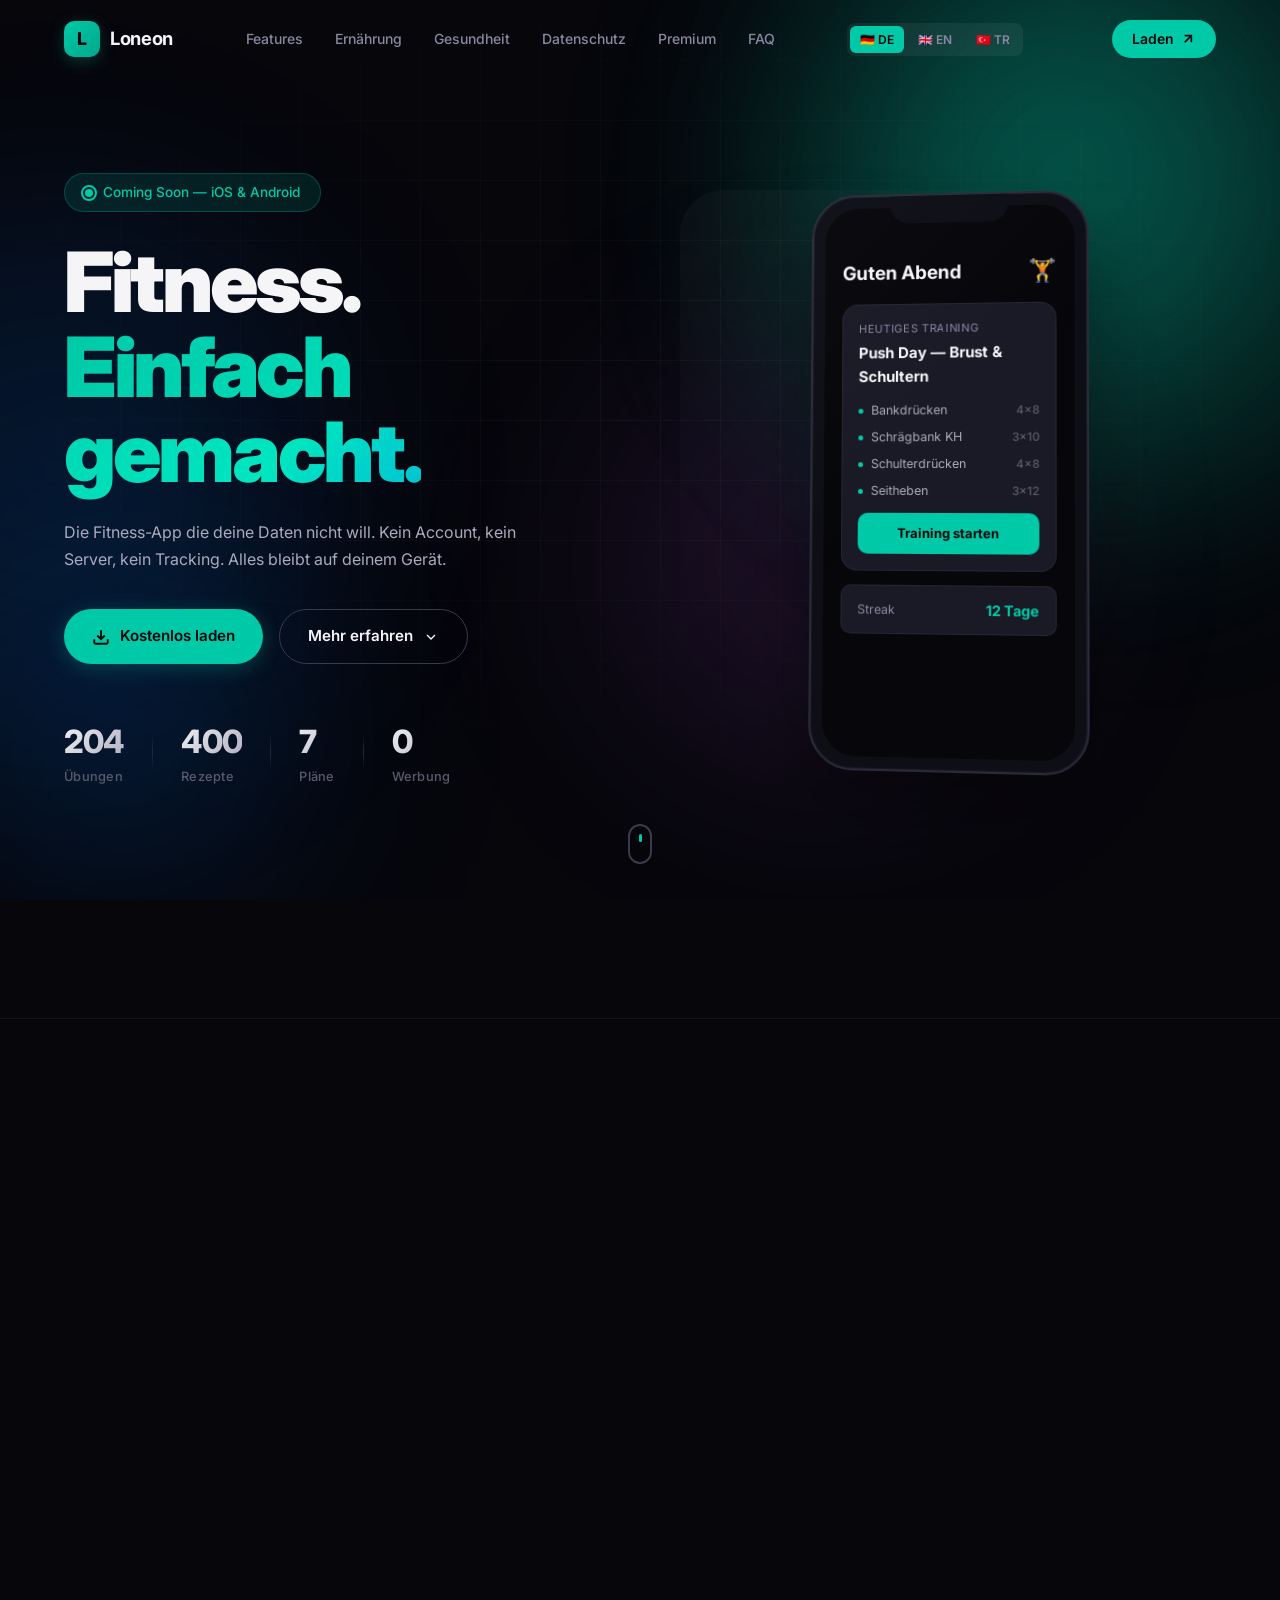
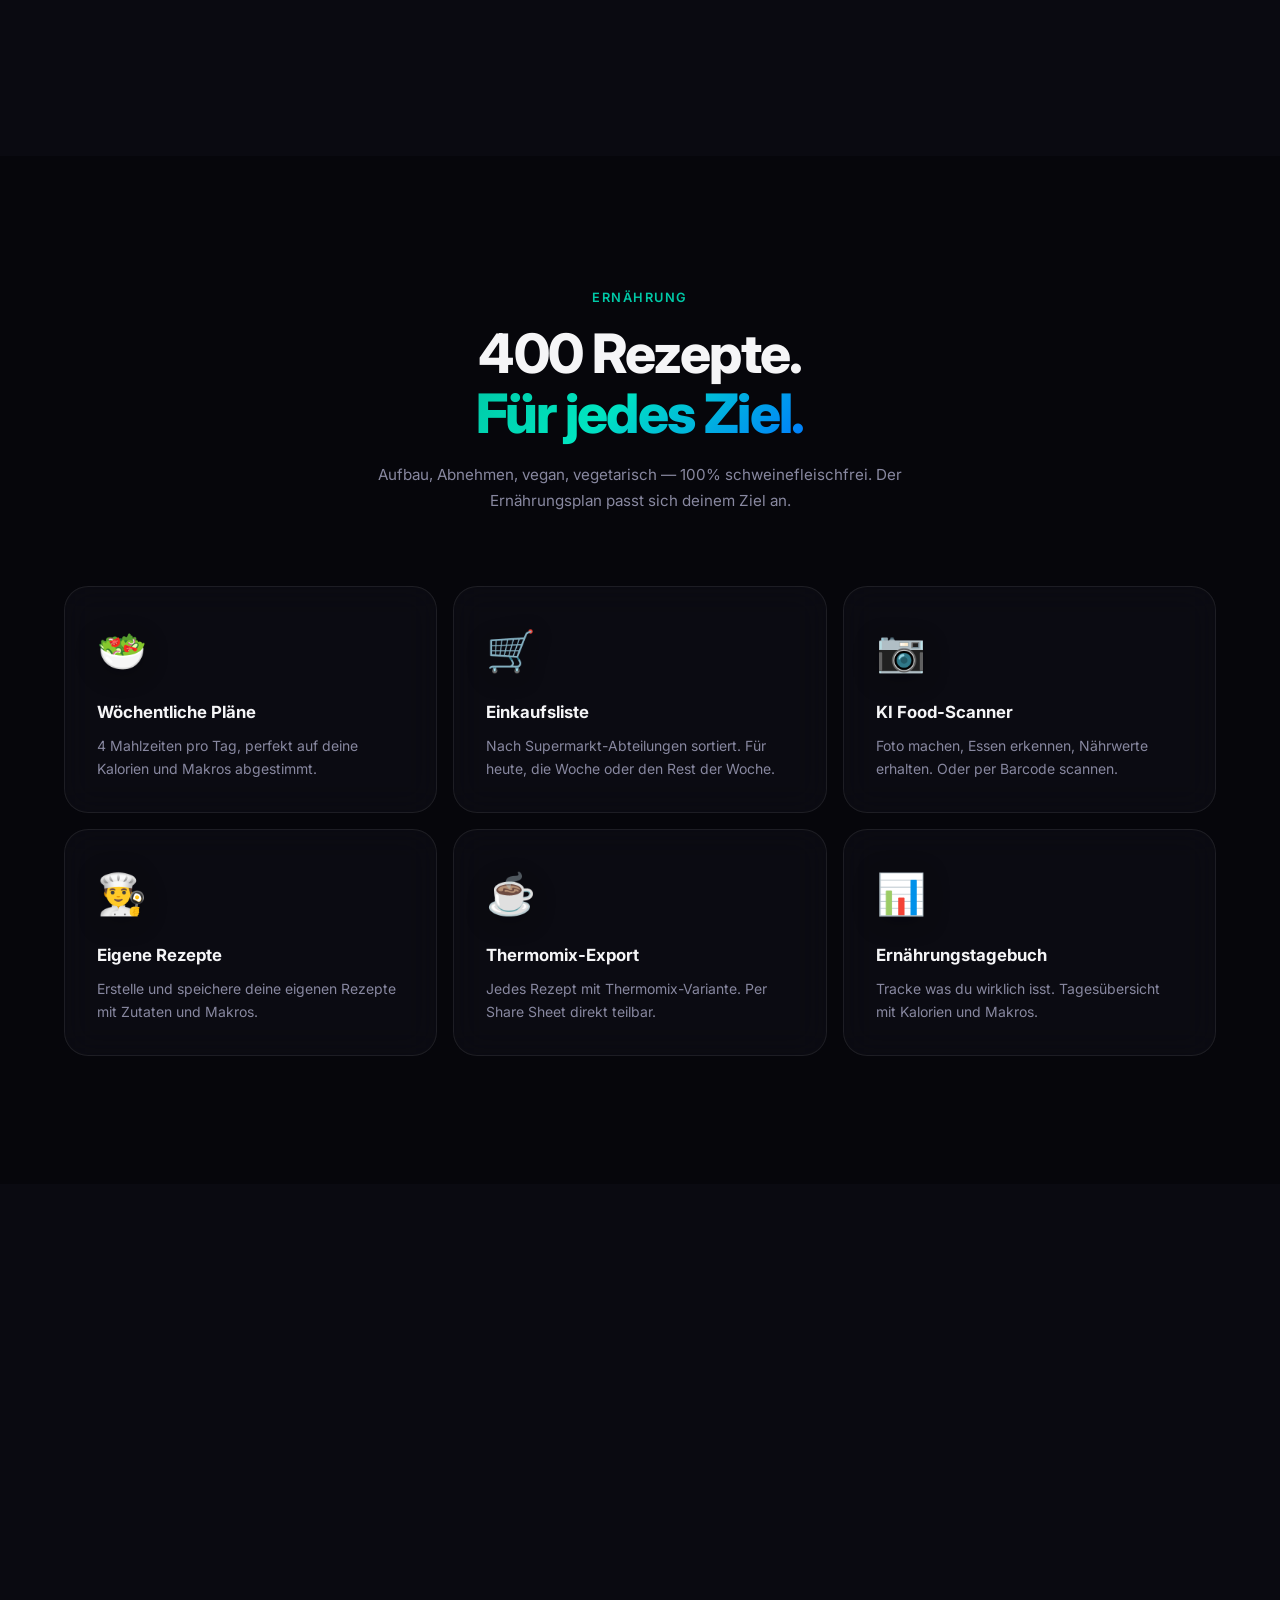
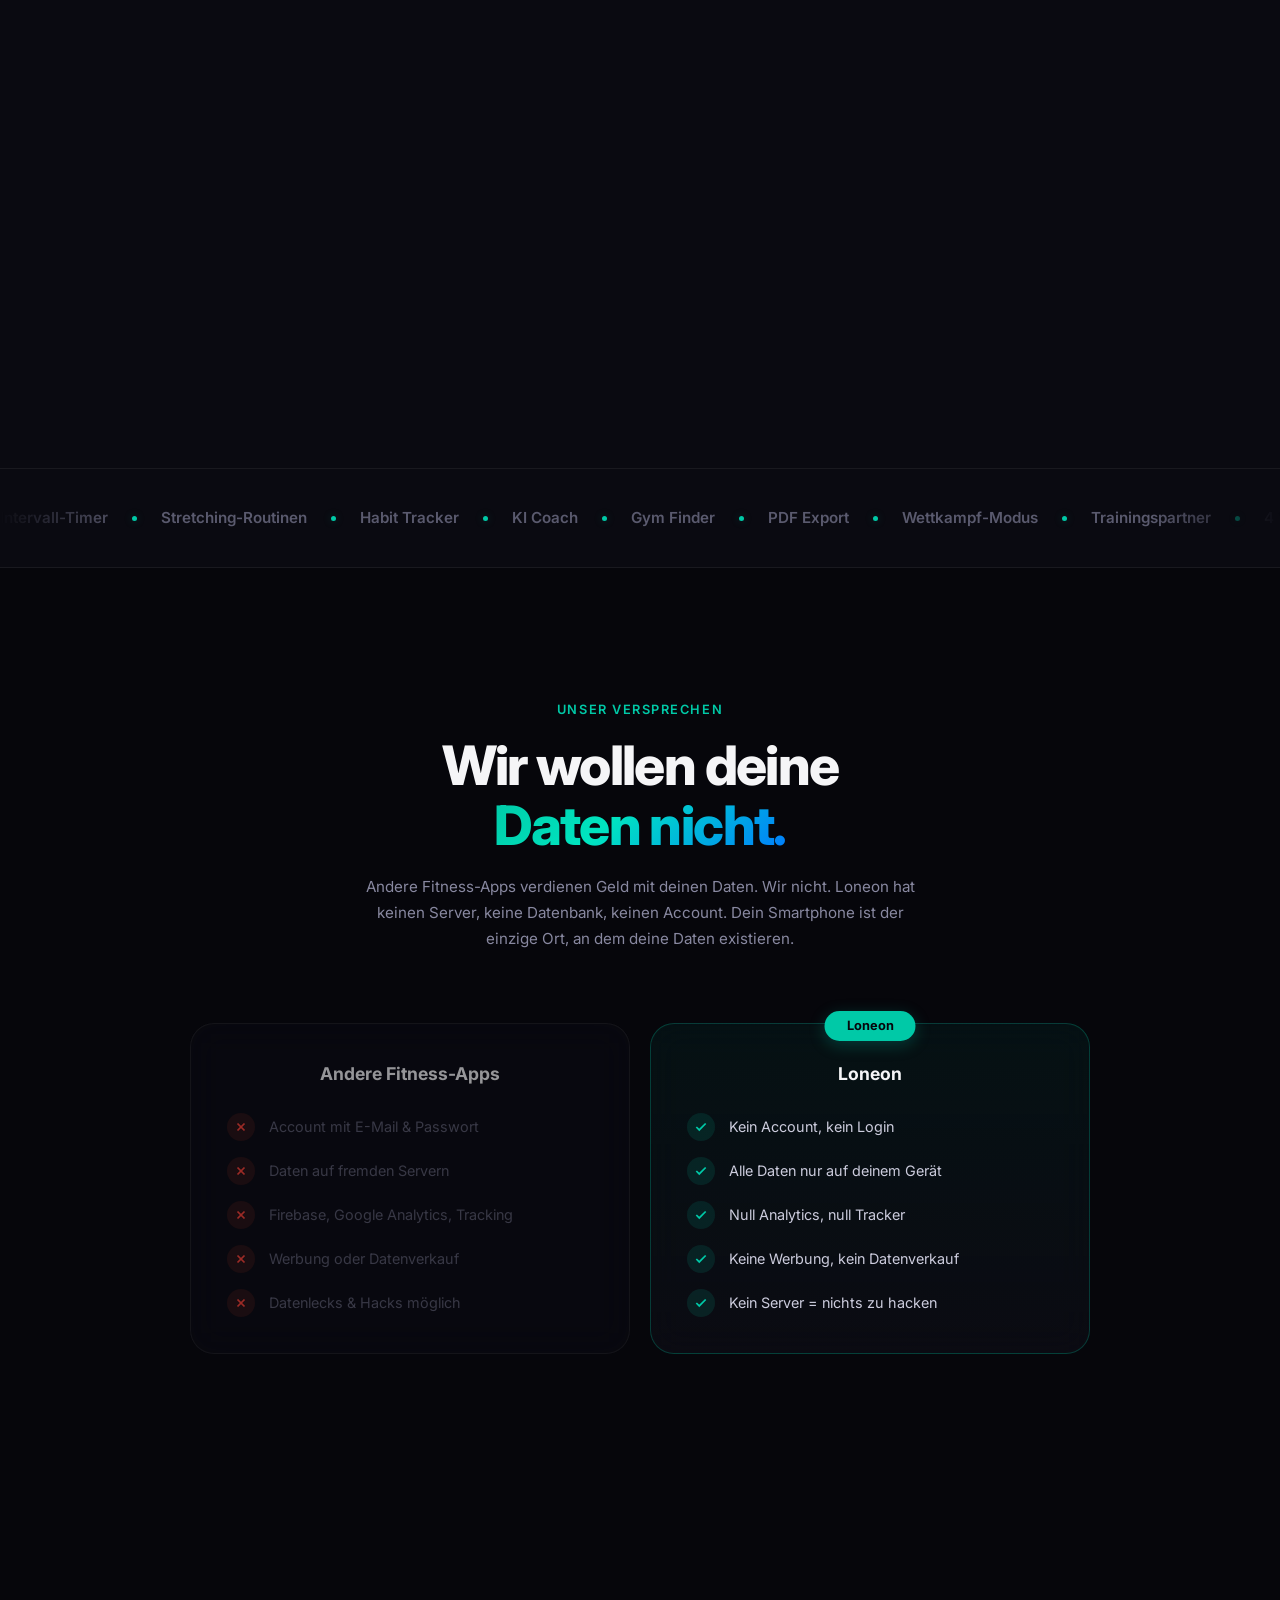
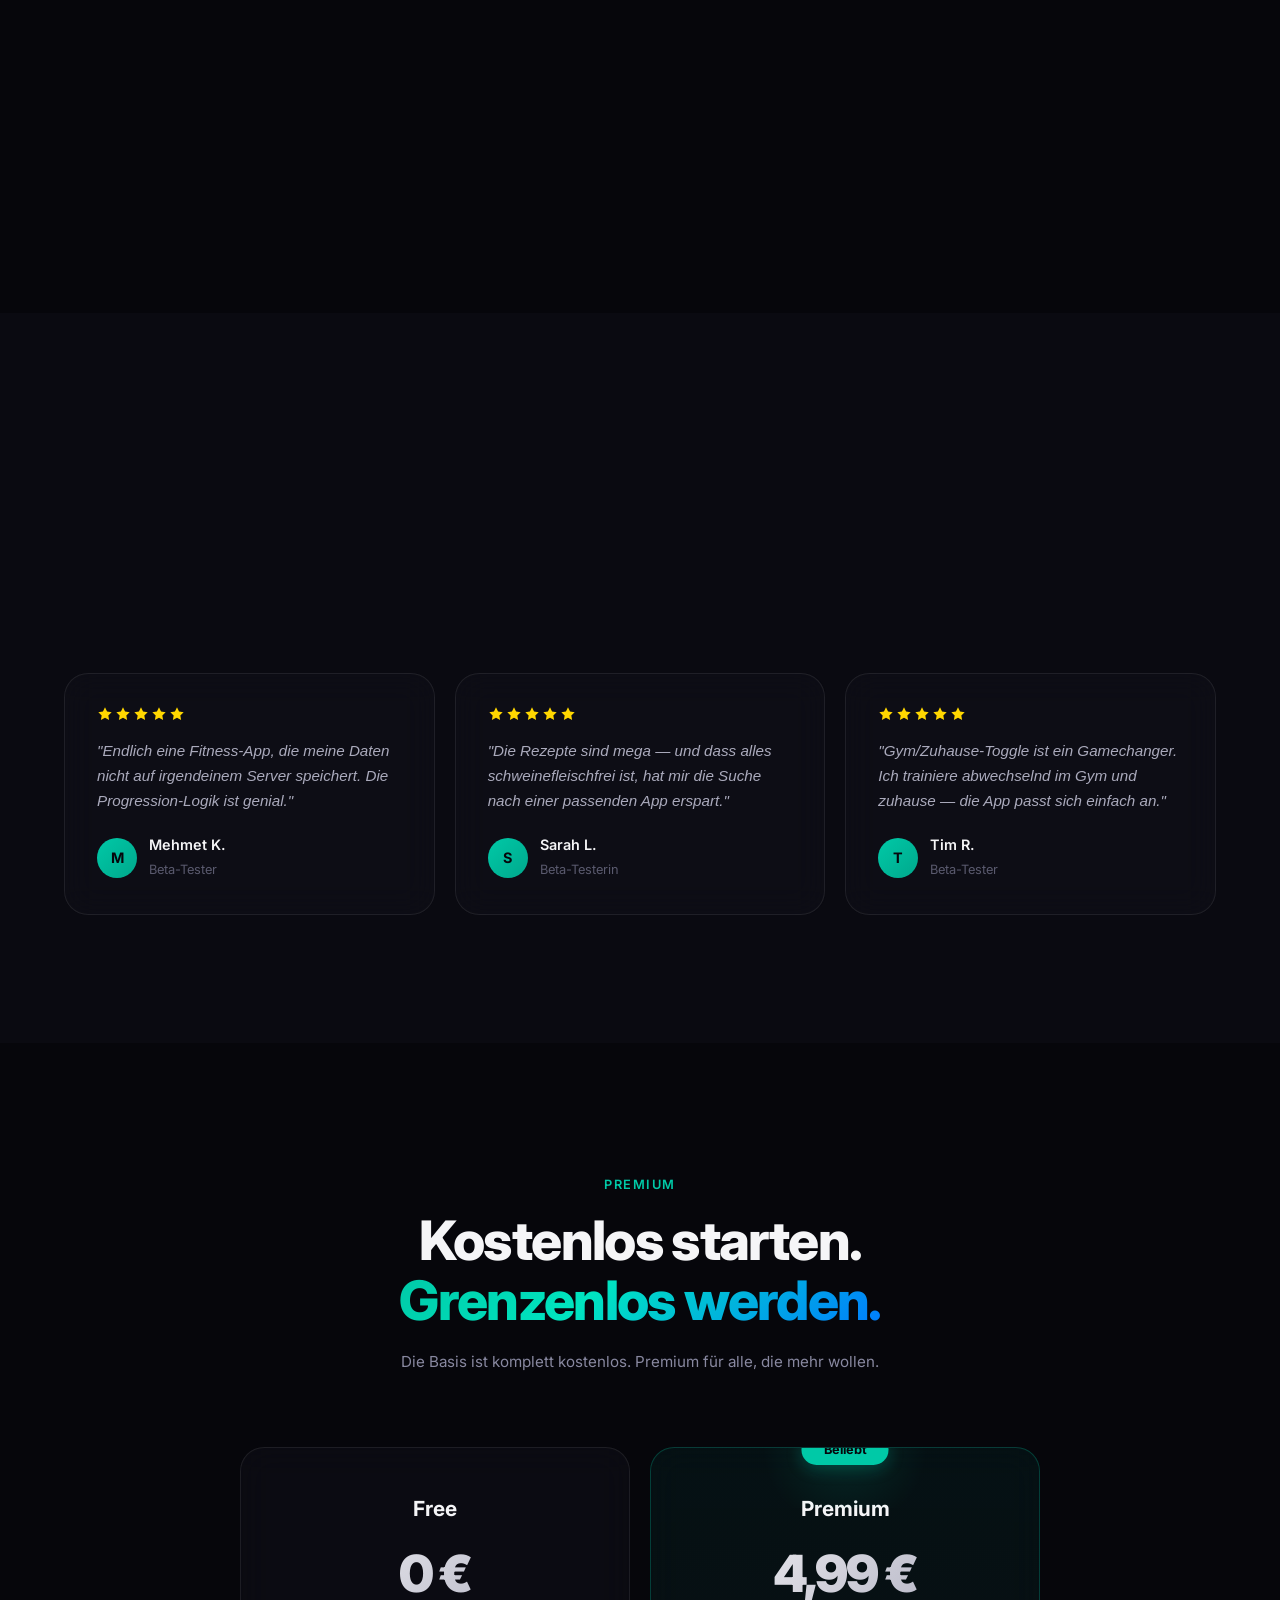
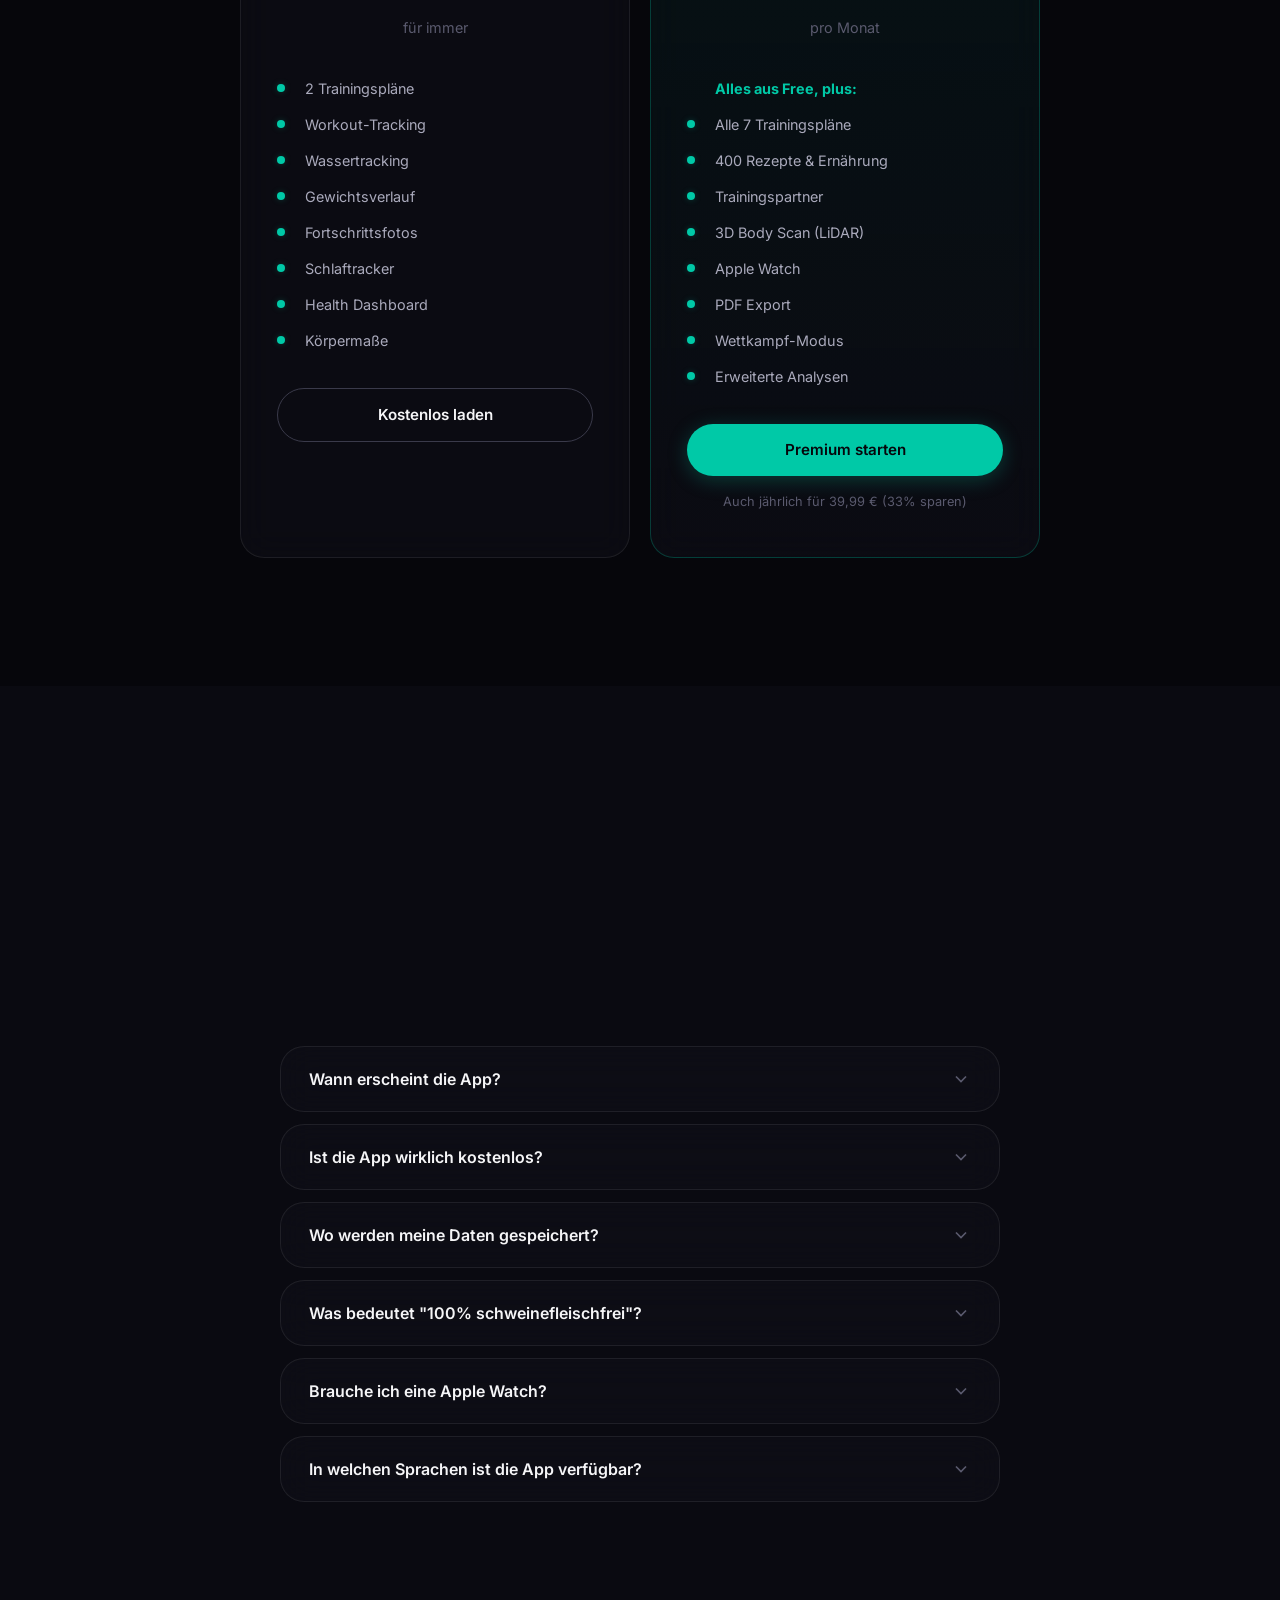
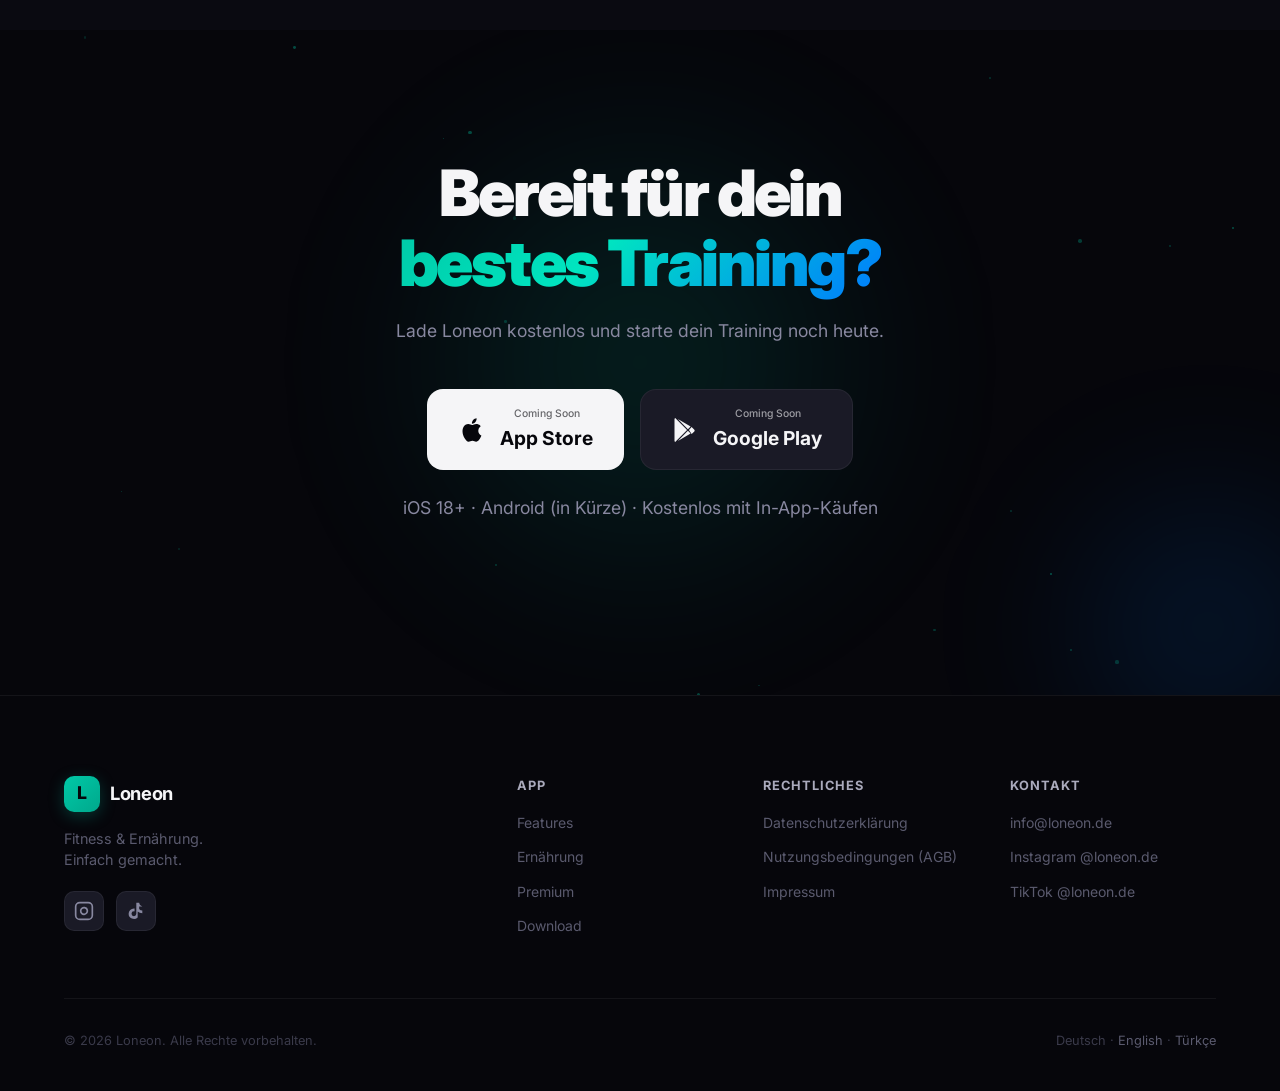
==== commit 07fabd6b: "SEO: sitemap.xml, robots.txt, structured data, meta tags - Added sitemap.xml with all 6 pages and hr" ====
--- a/index.html
+++ b/index.html
@@ -4,14 +4,60 @@
     <meta charset="UTF-8">
     <meta name="viewport" content="width=device-width, initial-scale=1.0">
     <title>Loneon — Fitness & Ernährung App</title>
-    <meta name="description" content="Loneon macht Fitness einfach. 150 Übungen, 201 Rezepte, intelligente Progression — alles lokal auf deinem iPhone. Keine Werbung, kein Tracking.">
-    <meta name="keywords" content="Fitness App, Ernährung, Training, Workout Tracker, Rezepte, iPhone, Apple Watch, Muskelaufbau, Abnehmen">
+    <meta name="description" content="Loneon macht Fitness einfach. 204 Übungen, 400 Rezepte, intelligente Progression — alles lokal auf deinem Gerät. Keine Werbung, kein Tracking. Für iPhone & Android.">
+    <meta name="keywords" content="Fitness App, Ernährung, Training, Workout Tracker, Rezepte, iPhone, Android, Apple Watch, Muskelaufbau, Abnehmen">
     <meta name="author" content="Loneon">
     <meta name="theme-color" content="#00C9A7">
+    <meta name="robots" content="index, follow">
+    <link rel="canonical" href="https://loneon.de/">
 
     <!-- Open Graph -->
+    <meta property="og:site_name" content="Loneon">
+    <meta property="og:locale" content="de_DE">
+    <meta property="og:locale:alternate" content="en_US">
+    <meta property="og:locale:alternate" content="tr_TR">
+
+    <!-- Twitter Card -->
+    <meta name="twitter:card" content="summary_large_image">
+    <meta name="twitter:title" content="Loneon — Fitness & Ernährung App">
+    <meta name="twitter:description" content="204 Übungen, 400 Rezepte, intelligente Progression. Keine Werbung, kein Tracking.">
+    <meta name="twitter:image" content="https://loneon.de/img/og-image.png">
+
+    <!-- Schema.org Structured Data -->
+    <script type="application/ld+json">
+    {
+      "@context": "https://schema.org",
+      "@type": "SoftwareApplication",
+      "name": "Loneon",
+      "operatingSystem": "iOS, Android",
+      "applicationCategory": "HealthApplication",
+      "description": "All-in-One Fitness App mit 204 Übungen, 400 Rezepten inkl. Thermomix. Keine Werbung, kein Tracking.",
+      "url": "https://loneon.de",
+      "inLanguage": ["de", "en", "tr"],
+      "offers": {
+        "@type": "Offer",
+        "price": "0",
+        "priceCurrency": "EUR"
+      },
+      "author": {
+        "@type": "Organization",
+        "name": "Loneon",
+        "url": "https://loneon.de"
+      },
+      "featureList": [
+        "204 Übungen mit Schritt-für-Schritt Anleitungen",
+        "400 schweinefleischfreie Rezepte inkl. Thermomix",
+        "KI Coach powered by Claude",
+        "Trainingspläne für Gym & Zuhause",
+        "iCloud Sync",
+        "Apple Watch Support",
+        "Keine Werbung",
+        "3 Sprachen: Deutsch, English, Türkçe"
+      ]
+    }
+    </script>
     <meta property="og:title" content="Loneon — Fitness & Ernährung App">
-    <meta property="og:description" content="150 Übungen, 201 Rezepte, intelligente Progression. Keine Werbung, kein Tracking.">
+    <meta property="og:description" content="204 Übungen, 400 Rezepte, intelligente Progression. Keine Werbung, kein Tracking. iPhone & Android.">
     <meta property="og:type" content="website">
     <meta property="og:url" content="https://loneon.de">
     <meta property="og:image" content="https://loneon.de/img/og-image.png">
@@ -21,10 +67,23 @@
     <link rel="preconnect" href="https://fonts.gstatic.com" crossorigin>
     <link href="https://fonts.googleapis.com/css2?family=Inter:wght@400;500;600;700;800;900&display=swap" rel="stylesheet">
 
+    <!-- Hreflang -->
+    <link rel="alternate" hreflang="de" href="https://loneon.de/index.html">
+    <link rel="alternate" hreflang="en" href="https://loneon.de/en.html">
+    <link rel="alternate" hreflang="tr" href="https://loneon.de/tr.html">
+    <link rel="alternate" hreflang="x-default" href="https://loneon.de/index.html">
+
     <link rel="stylesheet" href="css/style.css">
     <link rel="icon" type="image/svg+xml" href="img/favicon.svg">
 </head>
 <body>
+
+    <!-- Aurora Background -->
+    <div class="aurora-bg" aria-hidden="true">
+        <div class="aurora-blob aurora-blob-1"></div>
+        <div class="aurora-blob aurora-blob-2"></div>
+        <div class="aurora-blob aurora-blob-3"></div>
+    </div>
 
     <!-- Navigation -->
     <nav class="nav" id="nav">
@@ -37,171 +96,237 @@
                 <a href="#features">Features</a>
                 <a href="#ernaehrung">Ernährung</a>
                 <a href="#gesundheit">Gesundheit</a>
+                <a href="#datenschutz">Datenschutz</a>
                 <a href="#premium">Premium</a>
-                <a href="#datenschutz">Datenschutz</a>
-            </div>
-            <a href="#download" class="nav-cta">Laden</a>
+                <a href="#faq">FAQ</a>
+            </div>
+            <div class="lang-switcher">
+                <a href="index.html" class="lang-btn active" title="Deutsch">🇩🇪 DE</a>
+                <a href="en.html" class="lang-btn" title="English">🇬🇧 EN</a>
+                <a href="tr.html" class="lang-btn" title="Türkçe">🇹🇷 TR</a>
+            </div>
+            <a href="#download" class="nav-cta">
+                <span>Laden</span>
+                <svg width="16" height="16" viewBox="0 0 24 24" fill="none" stroke="currentColor" stroke-width="2.5"><path d="M7 17l9.2-9.2M17 17V7H7"/></svg>
+            </a>
             <button class="nav-toggle" id="navToggle" aria-label="Menü">
                 <span></span><span></span><span></span>
             </button>
         </div>
     </nav>
 
+    <!-- Mobile Menu Overlay -->
+    <div class="mobile-menu" id="mobileMenu">
+        <div class="mobile-menu-content">
+            <a href="#features">Features</a>
+            <a href="#ernaehrung">Ernährung</a>
+            <a href="#gesundheit">Gesundheit</a>
+            <a href="#datenschutz">Datenschutz</a>
+            <a href="#premium">Premium</a>
+            <a href="#faq">FAQ</a>
+            <div class="lang-switcher">
+                <a href="index.html" class="lang-btn active" title="Deutsch">🇩🇪 DE</a>
+                <a href="en.html" class="lang-btn" title="English">🇬🇧 EN</a>
+                <a href="tr.html" class="lang-btn" title="Türkçe">🇹🇷 TR</a>
+            </div>
+            <a href="#download" class="btn btn-primary mobile-menu-cta">Kostenlos laden</a>
+        </div>
+    </div>
+
     <!-- Hero -->
     <section class="hero">
         <div class="hero-bg">
-            <div class="hero-gradient"></div>
-            <div class="hero-grid"></div>
-        </div>
-        <div class="hero-content">
-            <div class="hero-text">
-                <div class="hero-badge">
-                    <span class="badge-dot"></span>
-                    Jetzt im App Store
-                </div>
-                <h1>Fitness.<br><span class="gradient-text">Einfach gemacht.</span></h1>
-                <p class="hero-subtitle">150 Übungen. 201 Rezepte. Intelligente Progression. Alles lokal auf deinem iPhone — ohne Werbung, ohne Tracking.</p>
-                <div class="hero-actions">
-                    <a href="#download" class="btn btn-primary">
-                        <svg width="20" height="24" viewBox="0 0 20 24" fill="currentColor"><path d="M15.5 1.5c-1.1-1-2.6-1.5-4.1-1.5-2.1 0-4 1.2-5.1 3-1.6-.3-3.2.2-4.3 1.4C.7 5.7.3 7.5.7 9.1c-0.5 1.7 0 3.5 1.3 4.7l6.5 6.5c0.4 0.4 0.9 0.6 1.4 0.6s1-0.2 1.4-0.6l6.5-6.5c1.3-1.3 1.8-3.1 1.3-4.7 0.4-1.6 0-3.4-1.3-4.7z"/></svg>
-                        Kostenlos laden
-                    </a>
-                    <a href="#features" class="btn btn-ghost">Mehr erfahren</a>
-                </div>
-                <div class="hero-stats">
-                    <div class="stat">
-                        <span class="stat-number" data-count="150">0</span>
-                        <span class="stat-label">Übungen</span>
-                    </div>
-                    <div class="stat-divider"></div>
-                    <div class="stat">
-                        <span class="stat-number" data-count="201">0</span>
-                        <span class="stat-label">Rezepte</span>
-                    </div>
-                    <div class="stat-divider"></div>
-                    <div class="stat">
-                        <span class="stat-number" data-count="7">0</span>
-                        <span class="stat-label">Pläne</span>
-                    </div>
-                    <div class="stat-divider"></div>
-                    <div class="stat">
-                        <span class="stat-number">0</span>
-                        <span class="stat-label">Werbung</span>
-                    </div>
-                </div>
-            </div>
-            <div class="hero-phone">
-                <div class="phone-frame">
-                    <div class="phone-notch"></div>
-                    <div class="phone-screen">
-                        <div class="phone-demo">
-                            <div class="demo-header">
-                                <span class="demo-greeting">Guten Abend</span>
-                                <span class="demo-icon">&#x1F3CB;&#xFE0F;</span>
-                            </div>
-                            <div class="demo-card">
-                                <div class="demo-card-title">Heutiges Training</div>
-                                <div class="demo-card-subtitle">Push Day — Brust & Schultern</div>
-                                <div class="demo-exercises">
-                                    <div class="demo-exercise"><span class="demo-dot"></span>Bankdrücken <span class="demo-sets">4x8</span></div>
-                                    <div class="demo-exercise"><span class="demo-dot"></span>Schrägbank KH <span class="demo-sets">3x10</span></div>
-                                    <div class="demo-exercise"><span class="demo-dot"></span>Schulterdrücken <span class="demo-sets">4x8</span></div>
-                                    <div class="demo-exercise"><span class="demo-dot"></span>Seitheben <span class="demo-sets">3x12</span></div>
+            <div class="hero-gradient-orb hero-orb-1"></div>
+            <div class="hero-gradient-orb hero-orb-2"></div>
+            <div class="hero-grid-pattern"></div>
+        </div>
+        <div class="container">
+            <div class="hero-content">
+                <div class="hero-text">
+                    <div class="hero-badge" data-reveal>
+                        <span class="badge-pulse"></span>
+                        <span>Coming Soon — iOS & Android</span>
+                    </div>
+                    <h1 data-reveal>Fitness.<br><span class="gradient-text-animated">Einfach gemacht.</span></h1>
+                    <p class="hero-subtitle" data-reveal>Die Fitness-App die deine Daten nicht will. Kein Account, kein Server, kein Tracking. Alles bleibt auf deinem Gerät.</p>
+                    <div class="hero-actions" data-reveal>
+                        <a href="#download" class="btn btn-primary btn-glow">
+                            <svg width="18" height="18" viewBox="0 0 24 24" fill="none" stroke="currentColor" stroke-width="2.5"><path d="M21 15v4a2 2 0 01-2 2H5a2 2 0 01-2-2v-4"/><polyline points="7 10 12 15 17 10"/><line x1="12" y1="15" x2="12" y2="3"/></svg>
+                            Kostenlos laden
+                        </a>
+                        <a href="#features" class="btn btn-ghost">
+                            Mehr erfahren
+                            <svg width="16" height="16" viewBox="0 0 24 24" fill="none" stroke="currentColor" stroke-width="2"><path d="M6 9l6 6 6-6"/></svg>
+                        </a>
+                    </div>
+                    <div class="hero-stats" data-reveal>
+                        <div class="stat">
+                            <span class="stat-number" data-count="204">0</span>
+                            <span class="stat-label">Übungen</span>
+                        </div>
+                        <div class="stat-divider"></div>
+                        <div class="stat">
+                            <span class="stat-number" data-count="400">0</span>
+                            <span class="stat-label">Rezepte</span>
+                        </div>
+                        <div class="stat-divider"></div>
+                        <div class="stat">
+                            <span class="stat-number" data-count="7">0</span>
+                            <span class="stat-label">Pläne</span>
+                        </div>
+                        <div class="stat-divider"></div>
+                        <div class="stat">
+                            <span class="stat-number">0</span>
+                            <span class="stat-label">Werbung</span>
+                        </div>
+                    </div>
+                </div>
+                <div class="hero-phone" data-reveal>
+                    <div class="phone-frame">
+                        <div class="phone-notch"></div>
+                        <div class="phone-screen">
+                            <div class="phone-demo">
+                                <div class="demo-header">
+                                    <span class="demo-greeting">Guten Abend</span>
+                                    <span class="demo-icon">&#x1F3CB;&#xFE0F;</span>
                                 </div>
-                                <div class="demo-btn">Training starten</div>
-                            </div>
-                            <div class="demo-streak">
-                                <div class="demo-streak-label">Streak</div>
-                                <div class="demo-streak-value">12 Tage</div>
-                            </div>
-                        </div>
-                    </div>
-                </div>
-                <div class="phone-glow"></div>
+                                <div class="demo-card">
+                                    <div class="demo-card-title">Heutiges Training</div>
+                                    <div class="demo-card-subtitle">Push Day — Brust & Schultern</div>
+                                    <div class="demo-exercises">
+                                        <div class="demo-exercise"><span class="demo-dot"></span>Bankdrücken <span class="demo-sets">4x8</span></div>
+                                        <div class="demo-exercise"><span class="demo-dot"></span>Schrägbank KH <span class="demo-sets">3x10</span></div>
+                                        <div class="demo-exercise"><span class="demo-dot"></span>Schulterdrücken <span class="demo-sets">4x8</span></div>
+                                        <div class="demo-exercise"><span class="demo-dot"></span>Seitheben <span class="demo-sets">3x12</span></div>
+                                    </div>
+                                    <div class="demo-btn">Training starten</div>
+                                </div>
+                                <div class="demo-streak">
+                                    <div class="demo-streak-label">Streak</div>
+                                    <div class="demo-streak-value">12 Tage</div>
+                                </div>
+                            </div>
+                        </div>
+                    </div>
+                    <div class="phone-glow"></div>
+                    <div class="phone-reflection"></div>
+                </div>
             </div>
         </div>
         <div class="hero-scroll">
-            <div class="scroll-indicator"></div>
-        </div>
-    </section>
-
-    <!-- Logos / Trust -->
+            <div class="scroll-indicator">
+                <div class="scroll-dot"></div>
+            </div>
+        </div>
+    </section>
+
+    <!-- Trust Bar -->
     <section class="trust">
         <div class="container">
             <div class="trust-items">
-                <div class="trust-item">
-                    <svg width="24" height="24" viewBox="0 0 24 24" fill="none" stroke="currentColor" stroke-width="2"><path d="M12 22s8-4 8-10V5l-8-3-8 3v7c0 6 8 10 8 10z"/></svg>
+                <div class="trust-item" data-reveal>
+                    <svg width="20" height="20" viewBox="0 0 24 24" fill="none" stroke="currentColor" stroke-width="2"><path d="M12 22s8-4 8-10V5l-8-3-8 3v7c0 6 8 10 8 10z"/></svg>
                     <span>100% Lokal</span>
                 </div>
-                <div class="trust-item">
-                    <svg width="24" height="24" viewBox="0 0 24 24" fill="none" stroke="currentColor" stroke-width="2"><rect x="3" y="11" width="18" height="11" rx="2" ry="2"/><path d="M7 11V7a5 5 0 0110 0v4"/></svg>
+                <div class="trust-item" data-reveal>
+                    <svg width="20" height="20" viewBox="0 0 24 24" fill="none" stroke="currentColor" stroke-width="2"><rect x="3" y="11" width="18" height="11" rx="2" ry="2"/><path d="M7 11V7a5 5 0 0110 0v4"/></svg>
                     <span>DSGVO-konform</span>
                 </div>
-                <div class="trust-item">
-                    <svg width="24" height="24" viewBox="0 0 24 24" fill="none" stroke="currentColor" stroke-width="2"><circle cx="12" cy="12" r="10"/><path d="M12 8v4l3 3"/></svg>
+                <div class="trust-item" data-reveal>
+                    <svg width="20" height="20" viewBox="0 0 24 24" fill="none" stroke="currentColor" stroke-width="2"><circle cx="12" cy="12" r="10"/><path d="M12 8v4l3 3"/></svg>
                     <span>Keine Werbung</span>
                 </div>
-                <div class="trust-item">
-                    <svg width="24" height="24" viewBox="0 0 24 24" fill="none" stroke="currentColor" stroke-width="2"><path d="M20.84 4.61a5.5 5.5 0 00-7.78 0L12 5.67l-1.06-1.06a5.5 5.5 0 00-7.78 7.78l1.06 1.06L12 21.23l7.78-7.78 1.06-1.06a5.5 5.5 0 000-7.78z"/></svg>
+                <div class="trust-item" data-reveal>
+                    <svg width="20" height="20" viewBox="0 0 24 24" fill="none" stroke="currentColor" stroke-width="2"><path d="M20.84 4.61a5.5 5.5 0 00-7.78 0L12 5.67l-1.06-1.06a5.5 5.5 0 00-7.78 7.78l1.06 1.06L12 21.23l7.78-7.78 1.06-1.06a5.5 5.5 0 000-7.78z"/></svg>
                     <span>Made in Germany</span>
                 </div>
             </div>
         </div>
     </section>
 
+    <!-- Languages Badge -->
+    <section class="languages-section">
+        <div class="container">
+            <div class="languages-banner glass-card" data-reveal>
+                <div class="languages-icon">
+                    <svg width="28" height="28" viewBox="0 0 24 24" fill="none" stroke="currentColor" stroke-width="2"><circle cx="12" cy="12" r="10"/><line x1="2" y1="12" x2="22" y2="12"/><path d="M12 2a15.3 15.3 0 014 10 15.3 15.3 0 01-4 10 15.3 15.3 0 01-4-10 15.3 15.3 0 014-10z"/></svg>
+                </div>
+                <div class="languages-text">
+                    <h3>Verfügbar in 3 Sprachen</h3>
+                    <p>Alle Übungen, Rezepte und die komplette App — in deiner Sprache.</p>
+                </div>
+                <div class="languages-flags">
+                    <div class="lang-flag">
+                        <span class="flag-emoji">&#x1F1E9;&#x1F1EA;</span>
+                        <span>Deutsch</span>
+                    </div>
+                    <div class="lang-flag">
+                        <span class="flag-emoji">&#x1F1EC;&#x1F1E7;</span>
+                        <span>English</span>
+                    </div>
+                    <div class="lang-flag">
+                        <span class="flag-emoji">&#x1F1F9;&#x1F1F7;</span>
+                        <span>Türkçe</span>
+                    </div>
+                </div>
+            </div>
+        </div>
+    </section>
+
     <!-- Features: Training -->
-    <section class="features" id="features">
-        <div class="container">
-            <div class="section-header">
+    <section class="section" id="features">
+        <div class="container">
+            <div class="section-header" data-reveal>
                 <span class="section-tag">Training</span>
                 <h2>Dein Workout.<br><span class="gradient-text">Perfekt gesteuert.</span></h2>
                 <p>Von intelligenter Progression bis zum Pause-Timer — alles was du im Gym brauchst.</p>
             </div>
 
-            <div class="feature-grid">
-                <div class="feature-card feature-card-large" data-reveal>
-                    <div class="feature-icon">
+            <div class="bento-grid">
+                <div class="bento-card bento-card-hero glass-card" data-reveal>
+                    <div class="bento-card-glow"></div>
+                    <div class="feature-icon feature-icon-lg">
                         <svg width="32" height="32" viewBox="0 0 24 24" fill="none" stroke="currentColor" stroke-width="2"><path d="M6.5 6.5h11v11h-11z"/><path d="M6.5 1v4M17.5 1v4M1 6.5h4M19 6.5h4M6.5 19v4M17.5 19v4M1 17.5h4M19 17.5h4"/></svg>
                     </div>
                     <h3>Intelligente Progression</h3>
                     <p>Die App analysiert deine Leistung und schlägt automatisch vor, wann du mehr Gewicht nehmen kannst. Double Progression mit Plateau-Erkennung und Deload-Vorschlägen.</p>
                 </div>
 
-                <div class="feature-card" data-reveal>
+                <div class="bento-card glass-card" data-reveal>
                     <div class="feature-icon mint">
-                        <svg width="28" height="28" viewBox="0 0 24 24" fill="none" stroke="currentColor" stroke-width="2"><circle cx="12" cy="12" r="10"/><polyline points="12 6 12 12 16 14"/></svg>
+                        <svg width="24" height="24" viewBox="0 0 24 24" fill="none" stroke="currentColor" stroke-width="2"><circle cx="12" cy="12" r="10"/><polyline points="12 6 12 12 16 14"/></svg>
                     </div>
                     <h3>Pause-Timer</h3>
                     <p>Automatischer Countdown mit Progress-Ring. +30 Sek Button wenn du mehr brauchst.</p>
                 </div>
 
-                <div class="feature-card" data-reveal>
+                <div class="bento-card glass-card" data-reveal>
                     <div class="feature-icon blue">
-                        <svg width="28" height="28" viewBox="0 0 24 24" fill="none" stroke="currentColor" stroke-width="2"><path d="M16 4h2a2 2 0 012 2v14a2 2 0 01-2 2H6a2 2 0 01-2-2V6a2 2 0 012-2h2"/><rect x="8" y="2" width="8" height="4" rx="1" ry="1"/></svg>
-                    </div>
-                    <h3>150 Übungen</h3>
+                        <svg width="24" height="24" viewBox="0 0 24 24" fill="none" stroke="currentColor" stroke-width="2"><path d="M16 4h2a2 2 0 012 2v14a2 2 0 01-2 2H6a2 2 0 01-2-2V6a2 2 0 012-2h2"/><rect x="8" y="2" width="8" height="4" rx="1" ry="1"/></svg>
+                    </div>
+                    <h3>204 Übungen</h3>
                     <p>Detaillierte Anleitung, 6 Schritte, häufige Fehler und YouTube-Video pro Übung.</p>
                 </div>
 
-                <div class="feature-card" data-reveal>
+                <div class="bento-card glass-card" data-reveal>
                     <div class="feature-icon purple">
-                        <svg width="28" height="28" viewBox="0 0 24 24" fill="none" stroke="currentColor" stroke-width="2"><path d="M3 12h4l3-9 4 18 3-9h4"/></svg>
+                        <svg width="24" height="24" viewBox="0 0 24 24" fill="none" stroke="currentColor" stroke-width="2"><path d="M3 12h4l3-9 4 18 3-9h4"/></svg>
                     </div>
                     <h3>RPE-Tracking</h3>
                     <p>Bewerte jeden Satz mit RPE 6-10. So steuert die App dein Volumen perfekt.</p>
                 </div>
 
-                <div class="feature-card" data-reveal>
+                <div class="bento-card glass-card" data-reveal>
                     <div class="feature-icon orange">
-                        <svg width="28" height="28" viewBox="0 0 24 24" fill="none" stroke="currentColor" stroke-width="2"><path d="M17 21v-2a4 4 0 00-4-4H5a4 4 0 00-4 4v2"/><circle cx="9" cy="7" r="4"/><path d="M23 21v-2a4 4 0 00-3-3.87"/><path d="M16 3.13a4 4 0 010 7.75"/></svg>
-                    </div>
-                    <h3>Gym/Zuhause</h3>
+                        <svg width="24" height="24" viewBox="0 0 24 24" fill="none" stroke="currentColor" stroke-width="2"><path d="M17 21v-2a4 4 0 00-4-4H5a4 4 0 00-4 4v2"/><circle cx="9" cy="7" r="4"/><path d="M23 21v-2a4 4 0 00-3-3.87"/><path d="M16 3.13a4 4 0 010 7.75"/></svg>
+                    </div>
+                    <h3>Gym / Zuhause</h3>
                     <p>Ein Toggle tauscht alle Gym-Übungen automatisch gegen Bodyweight-Alternativen.</p>
                 </div>
 
-                <div class="feature-card" data-reveal>
+                <div class="bento-card glass-card" data-reveal>
                     <div class="feature-icon red">
-                        <svg width="28" height="28" viewBox="0 0 24 24" fill="none" stroke="currentColor" stroke-width="2"><polygon points="12 2 15.09 8.26 22 9.27 17 14.14 18.18 21.02 12 17.77 5.82 21.02 7 14.14 2 9.27 8.91 8.26 12 2"/></svg>
+                        <svg width="24" height="24" viewBox="0 0 24 24" fill="none" stroke="currentColor" stroke-width="2"><polygon points="12 2 15.09 8.26 22 9.27 17 14.14 18.18 21.02 12 17.77 5.82 21.02 7 14.14 2 9.27 8.91 8.26 12 2"/></svg>
                     </div>
                     <h3>7 Pläne</h3>
                     <p>Ganzkörper, OK/UK, PPL, Bro-Split, Antagonisten — oder erstelle deinen eigenen Plan.</p>
@@ -211,7 +336,7 @@
     </section>
 
     <!-- Feature Highlight: Workout -->
-    <section class="highlight">
+    <section class="section section-alt">
         <div class="container">
             <div class="highlight-grid">
                 <div class="highlight-phone" data-reveal>
@@ -253,7 +378,7 @@
                         <li>Gerät besetzt? Alternativen aus der Datenbank oder Übung ans Ende</li>
                         <li>Mini-Player für Apple Music & Spotify</li>
                         <li>Konfetti + teilbare Stats-Karte am Ende</li>
-                        <li>Aufwärmsätze automatisch berechnet (40% → 90%)</li>
+                        <li>Aufwärmsätze automatisch berechnet (40% bis 90%)</li>
                     </ul>
                 </div>
             </div>
@@ -261,41 +386,41 @@
     </section>
 
     <!-- Ernährung -->
-    <section class="features features-dark" id="ernaehrung">
-        <div class="container">
-            <div class="section-header">
+    <section class="section" id="ernaehrung">
+        <div class="container">
+            <div class="section-header" data-reveal>
                 <span class="section-tag">Ernährung</span>
-                <h2>201 Rezepte.<br><span class="gradient-text">Für jedes Ziel.</span></h2>
-                <p>Aufbau, Abnehmen, vegan, vegetarisch — der Ernährungsplan passt sich deinem Ziel an.</p>
+                <h2>400 Rezepte.<br><span class="gradient-text">Für jedes Ziel.</span></h2>
+                <p>Aufbau, Abnehmen, vegan, vegetarisch — 100% schweinefleischfrei. Der Ernährungsplan passt sich deinem Ziel an.</p>
             </div>
 
             <div class="nutrition-grid">
-                <div class="nutrition-card" data-reveal>
+                <div class="nutrition-card glass-card" data-reveal>
                     <div class="nutrition-emoji">&#x1F957;</div>
                     <h3>Wöchentliche Pläne</h3>
                     <p>4 Mahlzeiten pro Tag, perfekt auf deine Kalorien und Makros abgestimmt.</p>
                 </div>
-                <div class="nutrition-card" data-reveal>
+                <div class="nutrition-card glass-card" data-reveal>
                     <div class="nutrition-emoji">&#x1F6D2;</div>
                     <h3>Einkaufsliste</h3>
                     <p>Nach Supermarkt-Abteilungen sortiert. Für heute, die Woche oder den Rest der Woche.</p>
                 </div>
-                <div class="nutrition-card" data-reveal>
+                <div class="nutrition-card glass-card" data-reveal>
                     <div class="nutrition-emoji">&#x1F4F7;</div>
                     <h3>KI Food-Scanner</h3>
                     <p>Foto machen, Essen erkennen, Nährwerte erhalten. Oder per Barcode scannen.</p>
                 </div>
-                <div class="nutrition-card" data-reveal>
+                <div class="nutrition-card glass-card" data-reveal>
                     <div class="nutrition-emoji">&#x1F468;&#x200D;&#x1F373;</div>
                     <h3>Eigene Rezepte</h3>
                     <p>Erstelle und speichere deine eigenen Rezepte mit Zutaten und Makros.</p>
                 </div>
-                <div class="nutrition-card" data-reveal>
+                <div class="nutrition-card glass-card" data-reveal>
                     <div class="nutrition-emoji">&#x2615;</div>
                     <h3>Thermomix-Export</h3>
                     <p>Jedes Rezept mit Thermomix-Variante. Per Share Sheet direkt teilbar.</p>
                 </div>
-                <div class="nutrition-card" data-reveal>
+                <div class="nutrition-card glass-card" data-reveal>
                     <div class="nutrition-emoji">&#x1F4CA;</div>
                     <h3>Ernährungstagebuch</h3>
                     <p>Tracke was du wirklich isst. Tagesübersicht mit Kalorien und Makros.</p>
@@ -305,63 +430,63 @@
     </section>
 
     <!-- Gesundheit -->
-    <section class="features" id="gesundheit">
-        <div class="container">
-            <div class="section-header">
+    <section class="section section-alt" id="gesundheit">
+        <div class="container">
+            <div class="section-header" data-reveal>
                 <span class="section-tag">Gesundheit</span>
                 <h2>Dein Körper.<br><span class="gradient-text">Im Überblick.</span></h2>
                 <p>Von Fortschrittsfotos bis zum 3D Body Scan — alles an einem Ort.</p>
             </div>
 
             <div class="health-grid">
-                <div class="health-item" data-reveal>
+                <div class="health-item glass-card" data-reveal>
                     <div class="health-icon">
-                        <svg width="24" height="24" viewBox="0 0 24 24" fill="none" stroke="currentColor" stroke-width="2"><path d="M20.84 4.61a5.5 5.5 0 00-7.78 0L12 5.67l-1.06-1.06a5.5 5.5 0 00-7.78 7.78l1.06 1.06L12 21.23l7.78-7.78 1.06-1.06a5.5 5.5 0 000-7.78z"/></svg>
+                        <svg width="22" height="22" viewBox="0 0 24 24" fill="none" stroke="currentColor" stroke-width="2"><path d="M20.84 4.61a5.5 5.5 0 00-7.78 0L12 5.67l-1.06-1.06a5.5 5.5 0 00-7.78 7.78l1.06 1.06L12 21.23l7.78-7.78 1.06-1.06a5.5 5.5 0 000-7.78z"/></svg>
                     </div>
                     <div>
                         <h4>Health Dashboard</h4>
                         <p>Schritte, Kalorien, Herzfrequenz, SpO2, Temperatur — alles aus HealthKit</p>
                     </div>
                 </div>
-                <div class="health-item" data-reveal>
+                <div class="health-item glass-card" data-reveal>
                     <div class="health-icon">
-                        <svg width="24" height="24" viewBox="0 0 24 24" fill="none" stroke="currentColor" stroke-width="2"><path d="M23 19a2 2 0 01-2 2H3a2 2 0 01-2-2V8a2 2 0 012-2h4l2-3h6l2 3h4a2 2 0 012 2z"/><circle cx="12" cy="13" r="4"/></svg>
+                        <svg width="22" height="22" viewBox="0 0 24 24" fill="none" stroke="currentColor" stroke-width="2"><path d="M23 19a2 2 0 01-2 2H3a2 2 0 01-2-2V8a2 2 0 012-2h4l2-3h6l2 3h4a2 2 0 012 2z"/><circle cx="12" cy="13" r="4"/></svg>
                     </div>
                     <div>
                         <h4>Fortschrittsfotos</h4>
                         <p>Vorher/Nachher-Slider, Mediathek mit Zeitverlauf</p>
                     </div>
                 </div>
-                <div class="health-item" data-reveal>
+                <div class="health-item glass-card" data-reveal>
                     <div class="health-icon">
-                        <svg width="24" height="24" viewBox="0 0 24 24" fill="none" stroke="currentColor" stroke-width="2"><path d="M21 16V8a2 2 0 00-1-1.73l-7-4a2 2 0 00-2 0l-7 4A2 2 0 003 8v8a2 2 0 001 1.73l7 4a2 2 0 002 0l7-4A2 2 0 0021 16z"/></svg>
+                        <svg width="22" height="22" viewBox="0 0 24 24" fill="none" stroke="currentColor" stroke-width="2"><path d="M21 16V8a2 2 0 00-1-1.73l-7-4a2 2 0 00-2 0l-7 4A2 2 0 003 8v8a2 2 0 001 1.73l7 4a2 2 0 002 0l7-4A2 2 0 0021 16z"/></svg>
                     </div>
                     <div>
                         <h4>3D Body Scan</h4>
                         <p>LiDAR misst 9 Körperumfänge automatisch — kein Maßband nötig</p>
                     </div>
                 </div>
-                <div class="health-item" data-reveal>
+                <div class="health-item glass-card" data-reveal>
                     <div class="health-icon">
-                        <svg width="24" height="24" viewBox="0 0 24 24" fill="none" stroke="currentColor" stroke-width="2"><path d="M18 20V10"/><path d="M12 20V4"/><path d="M6 20v-6"/></svg>
+                        <svg width="22" height="22" viewBox="0 0 24 24" fill="none" stroke="currentColor" stroke-width="2"><path d="M18 20V10"/><path d="M12 20V4"/><path d="M6 20v-6"/></svg>
                     </div>
                     <div>
                         <h4>Gewichtsverlauf</h4>
                         <p>7-Tage-Durchschnitt, Trend-Charts, Gewichtsprognose</p>
                     </div>
                 </div>
-                <div class="health-item" data-reveal>
+                <div class="health-item glass-card" data-reveal>
                     <div class="health-icon">
-                        <svg width="24" height="24" viewBox="0 0 24 24" fill="none" stroke="currentColor" stroke-width="2"><path d="M17 18a5 5 0 00-10 0"/><line x1="12" y1="2" x2="12" y2="9"/><line x1="4.22" y1="10.22" x2="5.64" y2="11.64"/><line x1="1" y1="18" x2="3" y2="18"/><line x1="21" y1="18" x2="23" y2="18"/><line x1="18.36" y1="11.64" x2="19.78" y2="10.22"/></svg>
+                        <svg width="22" height="22" viewBox="0 0 24 24" fill="none" stroke="currentColor" stroke-width="2"><path d="M17 18a5 5 0 00-10 0"/><line x1="12" y1="2" x2="12" y2="9"/><line x1="4.22" y1="10.22" x2="5.64" y2="11.64"/><line x1="1" y1="18" x2="3" y2="18"/><line x1="21" y1="18" x2="23" y2="18"/><line x1="18.36" y1="11.64" x2="19.78" y2="10.22"/></svg>
                     </div>
                     <div>
                         <h4>Schlaftracker</h4>
                         <p>Schlafqualität, Wochen-Chart, manuelle Eingabe oder HealthKit</p>
                     </div>
                 </div>
-                <div class="health-item" data-reveal>
+                <div class="health-item glass-card" data-reveal>
                     <div class="health-icon">
-                        <svg width="24" height="24" viewBox="0 0 24 24" fill="none" stroke="currentColor" stroke-width="2"><rect x="1" y="5" width="22" height="14" rx="7" ry="7"/><circle cx="8" cy="12" r="3"/></svg>
+                        <svg width="22" height="22" viewBox="0 0 24 24" fill="none" stroke="currentColor" stroke-width="2"><rect x="1" y="5" width="22" height="14" rx="7" ry="7"/><circle cx="8" cy="12" r="3"/></svg>
                     </div>
                     <div>
                         <h4>Apple Watch</h4>
@@ -372,7 +497,7 @@
         </div>
     </section>
 
-    <!-- More Features Marquee -->
+    <!-- Marquee -->
     <section class="marquee-section">
         <div class="marquee">
             <div class="marquee-content">
@@ -428,44 +553,116 @@
         </div>
     </section>
 
-    <!-- Datenschutz Highlight -->
-    <section class="privacy-section" id="datenschutz">
-        <div class="container">
-            <div class="privacy-grid">
+    <!-- Datenschutz -->
+    <section class="section" id="datenschutz">
+        <div class="container">
+            <div class="section-header" data-reveal>
+                <span class="section-tag">Unser Versprechen</span>
+                <h2>Wir wollen deine<br><span class="gradient-text">Daten nicht.</span></h2>
+                <p>Andere Fitness-Apps verdienen Geld mit deinen Daten. Wir nicht. Loneon hat keinen Server, keine Datenbank, keinen Account. Dein Smartphone ist der einzige Ort, an dem deine Daten existieren.</p>
+            </div>
+
+            <div class="privacy-compare" data-reveal>
+                <div class="compare-card compare-others glass-card">
+                    <h3>Andere Fitness-Apps</h3>
+                    <div class="compare-list">
+                        <div class="compare-item bad">
+                            <div class="compare-icon-bad">
+                                <svg width="14" height="14" viewBox="0 0 24 24" fill="none" stroke="currentColor" stroke-width="3"><line x1="18" y1="6" x2="6" y2="18"/><line x1="6" y1="6" x2="18" y2="18"/></svg>
+                            </div>
+                            <span>Account mit E-Mail & Passwort</span>
+                        </div>
+                        <div class="compare-item bad">
+                            <div class="compare-icon-bad">
+                                <svg width="14" height="14" viewBox="0 0 24 24" fill="none" stroke="currentColor" stroke-width="3"><line x1="18" y1="6" x2="6" y2="18"/><line x1="6" y1="6" x2="18" y2="18"/></svg>
+                            </div>
+                            <span>Daten auf fremden Servern</span>
+                        </div>
+                        <div class="compare-item bad">
+                            <div class="compare-icon-bad">
+                                <svg width="14" height="14" viewBox="0 0 24 24" fill="none" stroke="currentColor" stroke-width="3"><line x1="18" y1="6" x2="6" y2="18"/><line x1="6" y1="6" x2="18" y2="18"/></svg>
+                            </div>
+                            <span>Firebase, Google Analytics, Tracking</span>
+                        </div>
+                        <div class="compare-item bad">
+                            <div class="compare-icon-bad">
+                                <svg width="14" height="14" viewBox="0 0 24 24" fill="none" stroke="currentColor" stroke-width="3"><line x1="18" y1="6" x2="6" y2="18"/><line x1="6" y1="6" x2="18" y2="18"/></svg>
+                            </div>
+                            <span>Werbung oder Datenverkauf</span>
+                        </div>
+                        <div class="compare-item bad">
+                            <div class="compare-icon-bad">
+                                <svg width="14" height="14" viewBox="0 0 24 24" fill="none" stroke="currentColor" stroke-width="3"><line x1="18" y1="6" x2="6" y2="18"/><line x1="6" y1="6" x2="18" y2="18"/></svg>
+                            </div>
+                            <span>Datenlecks & Hacks möglich</span>
+                        </div>
+                    </div>
+                </div>
+                <div class="compare-card compare-loneon glass-card">
+                    <div class="compare-badge">Loneon</div>
+                    <h3>Loneon</h3>
+                    <div class="compare-list">
+                        <div class="compare-item good">
+                            <div class="compare-icon-good">
+                                <svg width="14" height="14" viewBox="0 0 24 24" fill="none" stroke="currentColor" stroke-width="3"><polyline points="20 6 9 17 4 12"/></svg>
+                            </div>
+                            <span>Kein Account, kein Login</span>
+                        </div>
+                        <div class="compare-item good">
+                            <div class="compare-icon-good">
+                                <svg width="14" height="14" viewBox="0 0 24 24" fill="none" stroke="currentColor" stroke-width="3"><polyline points="20 6 9 17 4 12"/></svg>
+                            </div>
+                            <span>Alle Daten nur auf deinem Gerät</span>
+                        </div>
+                        <div class="compare-item good">
+                            <div class="compare-icon-good">
+                                <svg width="14" height="14" viewBox="0 0 24 24" fill="none" stroke="currentColor" stroke-width="3"><polyline points="20 6 9 17 4 12"/></svg>
+                            </div>
+                            <span>Null Analytics, null Tracker</span>
+                        </div>
+                        <div class="compare-item good">
+                            <div class="compare-icon-good">
+                                <svg width="14" height="14" viewBox="0 0 24 24" fill="none" stroke="currentColor" stroke-width="3"><polyline points="20 6 9 17 4 12"/></svg>
+                            </div>
+                            <span>Keine Werbung, kein Datenverkauf</span>
+                        </div>
+                        <div class="compare-item good">
+                            <div class="compare-icon-good">
+                                <svg width="14" height="14" viewBox="0 0 24 24" fill="none" stroke="currentColor" stroke-width="3"><polyline points="20 6 9 17 4 12"/></svg>
+                            </div>
+                            <span>Kein Server = nichts zu hacken</span>
+                        </div>
+                    </div>
+                </div>
+            </div>
+
+            <div class="privacy-detail">
                 <div class="privacy-text" data-reveal>
-                    <span class="section-tag">Datenschutz</span>
-                    <h2>Deine Daten gehören dir. Punkt.</h2>
-                    <p>Loneon speichert alles lokal auf deinem Gerät. Keine Cloud, keine Analytics, keine Tracker. Wir wissen nicht einmal, dass du die App benutzt.</p>
+                    <h2>Warum kein Server?</h2>
+                    <p>Weil wir es nicht brauchen. Dein Smartphone ist schnell genug, um alles lokal zu berechnen. Trainingspläne, Ernährung, Fortschritt — alles passiert auf deinem Gerät. Wenn du die App löschst, sind deine Daten weg. Wir haben sie nie gesehen.</p>
                     <div class="privacy-checks">
-                        <div class="privacy-check">
-                            <svg width="20" height="20" viewBox="0 0 24 24" fill="none" stroke="#00C9A7" stroke-width="3"><polyline points="20 6 9 17 4 12"/></svg>
-                            <span>Keine Analytics (kein Firebase, kein Google)</span>
-                        </div>
-                        <div class="privacy-check">
-                            <svg width="20" height="20" viewBox="0 0 24 24" fill="none" stroke="#00C9A7" stroke-width="3"><polyline points="20 6 9 17 4 12"/></svg>
-                            <span>Keine Werbe-Tracker</span>
-                        </div>
-                        <div class="privacy-check">
-                            <svg width="20" height="20" viewBox="0 0 24 24" fill="none" stroke="#00C9A7" stroke-width="3"><polyline points="20 6 9 17 4 12"/></svg>
-                            <span>Kein Account nötig</span>
-                        </div>
-                        <div class="privacy-check">
-                            <svg width="20" height="20" viewBox="0 0 24 24" fill="none" stroke="#00C9A7" stroke-width="3"><polyline points="20 6 9 17 4 12"/></svg>
-                            <span>Alle Daten lokal (SwiftData)</span>
-                        </div>
-                        <div class="privacy-check">
+                        <div class="privacy-check" data-reveal>
                             <svg width="20" height="20" viewBox="0 0 24 24" fill="none" stroke="#00C9A7" stroke-width="3"><polyline points="20 6 9 17 4 12"/></svg>
                             <span>DSGVO & ePrivacy konform</span>
                         </div>
-                        <div class="privacy-check">
+                        <div class="privacy-check" data-reveal>
                             <svg width="20" height="20" viewBox="0 0 24 24" fill="none" stroke="#00C9A7" stroke-width="3"><polyline points="20 6 9 17 4 12"/></svg>
                             <span>HealthKit-Daten bleiben auf dem Gerät</span>
+                        </div>
+                        <div class="privacy-check" data-reveal>
+                            <svg width="20" height="20" viewBox="0 0 24 24" fill="none" stroke="#00C9A7" stroke-width="3"><polyline points="20 6 9 17 4 12"/></svg>
+                            <span>iCloud-Sync nur über deinen privaten Container</span>
+                        </div>
+                        <div class="privacy-check" data-reveal>
+                            <svg width="20" height="20" viewBox="0 0 24 24" fill="none" stroke="#00C9A7" stroke-width="3"><polyline points="20 6 9 17 4 12"/></svg>
+                            <span>Open Source Datenschutz-Dokumentation</span>
                         </div>
                     </div>
                 </div>
                 <div class="privacy-visual" data-reveal>
                     <div class="shield-container">
                         <div class="shield-glow"></div>
+                        <div class="shield-ring"></div>
                         <svg class="shield-icon" width="120" height="120" viewBox="0 0 24 24" fill="none" stroke="#00C9A7" stroke-width="1.5">
                             <path d="M12 22s8-4 8-10V5l-8-3-8 3v7c0 6 8 10 8 10z"/>
                             <polyline points="9 12 11 14 15 10" stroke-width="2"/>
@@ -476,17 +673,81 @@
         </div>
     </section>
 
+    <!-- Testimonials -->
+    <section class="section section-alt" id="testimonials">
+        <div class="container">
+            <div class="section-header" data-reveal>
+                <span class="section-tag">Community</span>
+                <h2>Was andere<br><span class="gradient-text">sagen.</span></h2>
+            </div>
+
+            <div class="testimonial-grid">
+                <div class="testimonial-card glass-card" data-reveal>
+                    <div class="testimonial-stars">
+                        <svg width="16" height="16" viewBox="0 0 24 24" fill="#FFD700"><polygon points="12 2 15.09 8.26 22 9.27 17 14.14 18.18 21.02 12 17.77 5.82 21.02 7 14.14 2 9.27 8.91 8.26 12 2"/></svg>
+                        <svg width="16" height="16" viewBox="0 0 24 24" fill="#FFD700"><polygon points="12 2 15.09 8.26 22 9.27 17 14.14 18.18 21.02 12 17.77 5.82 21.02 7 14.14 2 9.27 8.91 8.26 12 2"/></svg>
+                        <svg width="16" height="16" viewBox="0 0 24 24" fill="#FFD700"><polygon points="12 2 15.09 8.26 22 9.27 17 14.14 18.18 21.02 12 17.77 5.82 21.02 7 14.14 2 9.27 8.91 8.26 12 2"/></svg>
+                        <svg width="16" height="16" viewBox="0 0 24 24" fill="#FFD700"><polygon points="12 2 15.09 8.26 22 9.27 17 14.14 18.18 21.02 12 17.77 5.82 21.02 7 14.14 2 9.27 8.91 8.26 12 2"/></svg>
+                        <svg width="16" height="16" viewBox="0 0 24 24" fill="#FFD700"><polygon points="12 2 15.09 8.26 22 9.27 17 14.14 18.18 21.02 12 17.77 5.82 21.02 7 14.14 2 9.27 8.91 8.26 12 2"/></svg>
+                    </div>
+                    <p class="testimonial-text">"Endlich eine Fitness-App, die meine Daten nicht auf irgendeinem Server speichert. Die Progression-Logik ist genial."</p>
+                    <div class="testimonial-author">
+                        <div class="testimonial-avatar">M</div>
+                        <div>
+                            <strong>Mehmet K.</strong>
+                            <span>Beta-Tester</span>
+                        </div>
+                    </div>
+                </div>
+                <div class="testimonial-card glass-card" data-reveal>
+                    <div class="testimonial-stars">
+                        <svg width="16" height="16" viewBox="0 0 24 24" fill="#FFD700"><polygon points="12 2 15.09 8.26 22 9.27 17 14.14 18.18 21.02 12 17.77 5.82 21.02 7 14.14 2 9.27 8.91 8.26 12 2"/></svg>
+                        <svg width="16" height="16" viewBox="0 0 24 24" fill="#FFD700"><polygon points="12 2 15.09 8.26 22 9.27 17 14.14 18.18 21.02 12 17.77 5.82 21.02 7 14.14 2 9.27 8.91 8.26 12 2"/></svg>
+                        <svg width="16" height="16" viewBox="0 0 24 24" fill="#FFD700"><polygon points="12 2 15.09 8.26 22 9.27 17 14.14 18.18 21.02 12 17.77 5.82 21.02 7 14.14 2 9.27 8.91 8.26 12 2"/></svg>
+                        <svg width="16" height="16" viewBox="0 0 24 24" fill="#FFD700"><polygon points="12 2 15.09 8.26 22 9.27 17 14.14 18.18 21.02 12 17.77 5.82 21.02 7 14.14 2 9.27 8.91 8.26 12 2"/></svg>
+                        <svg width="16" height="16" viewBox="0 0 24 24" fill="#FFD700"><polygon points="12 2 15.09 8.26 22 9.27 17 14.14 18.18 21.02 12 17.77 5.82 21.02 7 14.14 2 9.27 8.91 8.26 12 2"/></svg>
+                    </div>
+                    <p class="testimonial-text">"Die Rezepte sind mega — und dass alles schweinefleischfrei ist, hat mir die Suche nach einer passenden App erspart."</p>
+                    <div class="testimonial-author">
+                        <div class="testimonial-avatar">S</div>
+                        <div>
+                            <strong>Sarah L.</strong>
+                            <span>Beta-Testerin</span>
+                        </div>
+                    </div>
+                </div>
+                <div class="testimonial-card glass-card" data-reveal>
+                    <div class="testimonial-stars">
+                        <svg width="16" height="16" viewBox="0 0 24 24" fill="#FFD700"><polygon points="12 2 15.09 8.26 22 9.27 17 14.14 18.18 21.02 12 17.77 5.82 21.02 7 14.14 2 9.27 8.91 8.26 12 2"/></svg>
+                        <svg width="16" height="16" viewBox="0 0 24 24" fill="#FFD700"><polygon points="12 2 15.09 8.26 22 9.27 17 14.14 18.18 21.02 12 17.77 5.82 21.02 7 14.14 2 9.27 8.91 8.26 12 2"/></svg>
+                        <svg width="16" height="16" viewBox="0 0 24 24" fill="#FFD700"><polygon points="12 2 15.09 8.26 22 9.27 17 14.14 18.18 21.02 12 17.77 5.82 21.02 7 14.14 2 9.27 8.91 8.26 12 2"/></svg>
+                        <svg width="16" height="16" viewBox="0 0 24 24" fill="#FFD700"><polygon points="12 2 15.09 8.26 22 9.27 17 14.14 18.18 21.02 12 17.77 5.82 21.02 7 14.14 2 9.27 8.91 8.26 12 2"/></svg>
+                        <svg width="16" height="16" viewBox="0 0 24 24" fill="#FFD700"><polygon points="12 2 15.09 8.26 22 9.27 17 14.14 18.18 21.02 12 17.77 5.82 21.02 7 14.14 2 9.27 8.91 8.26 12 2"/></svg>
+                    </div>
+                    <p class="testimonial-text">"Gym/Zuhause-Toggle ist ein Gamechanger. Ich trainiere abwechselnd im Gym und zuhause — die App passt sich einfach an."</p>
+                    <div class="testimonial-author">
+                        <div class="testimonial-avatar">T</div>
+                        <div>
+                            <strong>Tim R.</strong>
+                            <span>Beta-Tester</span>
+                        </div>
+                    </div>
+                </div>
+            </div>
+        </div>
+    </section>
+
     <!-- Premium -->
-    <section class="premium-section" id="premium">
-        <div class="container">
-            <div class="section-header">
+    <section class="section" id="premium">
+        <div class="container">
+            <div class="section-header" data-reveal>
                 <span class="section-tag">Premium</span>
                 <h2>Kostenlos starten.<br><span class="gradient-text">Grenzenlos werden.</span></h2>
                 <p>Die Basis ist komplett kostenlos. Premium für alle, die mehr wollen.</p>
             </div>
 
             <div class="pricing-grid">
-                <div class="pricing-card" data-reveal>
+                <div class="pricing-card glass-card" data-reveal>
                     <div class="pricing-header">
                         <h3>Free</h3>
                         <div class="pricing-price">0 &euro;</div>
@@ -502,10 +763,11 @@
                         <li>Health Dashboard</li>
                         <li>Körpermaße</li>
                     </ul>
-                    <a href="#download" class="btn btn-outline">Kostenlos laden</a>
-                </div>
-
-                <div class="pricing-card pricing-card-premium" data-reveal>
+                    <a href="#download" class="btn btn-outline-pricing">Kostenlos laden</a>
+                </div>
+
+                <div class="pricing-card pricing-card-premium glass-card" data-reveal>
+                    <div class="pricing-badge-glow"></div>
                     <div class="pricing-badge">Beliebt</div>
                     <div class="pricing-header">
                         <h3>Premium</h3>
@@ -513,9 +775,9 @@
                         <span class="pricing-period">pro Monat</span>
                     </div>
                     <ul class="pricing-features">
-                        <li><strong>Alles aus Free, plus:</strong></li>
+                        <li class="pricing-feature-highlight"><strong>Alles aus Free, plus:</strong></li>
                         <li>Alle 7 Trainingspläne</li>
-                        <li>201 Rezepte & Ernährung</li>
+                        <li>400 Rezepte & Ernährung</li>
                         <li>Trainingspartner</li>
                         <li>3D Body Scan (LiDAR)</li>
                         <li>Apple Watch</li>
@@ -523,8 +785,75 @@
                         <li>Wettkampf-Modus</li>
                         <li>Erweiterte Analysen</li>
                     </ul>
-                    <a href="#download" class="btn btn-primary">Premium starten</a>
+                    <a href="#download" class="btn btn-primary btn-glow">Premium starten</a>
                     <p class="pricing-hint">Auch jährlich für 39,99 &euro; (33% sparen)</p>
+                </div>
+            </div>
+        </div>
+    </section>
+
+    <!-- FAQ -->
+    <section class="section section-alt" id="faq">
+        <div class="container">
+            <div class="section-header" data-reveal>
+                <span class="section-tag">FAQ</span>
+                <h2>Häufige<br><span class="gradient-text">Fragen.</span></h2>
+            </div>
+
+            <div class="faq-container" data-reveal>
+                <div class="faq-item glass-card">
+                    <button class="faq-question">
+                        <span>Wann erscheint die App?</span>
+                        <svg class="faq-chevron" width="20" height="20" viewBox="0 0 24 24" fill="none" stroke="currentColor" stroke-width="2"><path d="M6 9l6 6 6-6"/></svg>
+                    </button>
+                    <div class="faq-answer">
+                        <p>Loneon befindet sich aktuell in der finalen Entwicklungsphase. Der Launch für iOS ist für 2026 geplant, Android folgt kurz darauf. Trag dich in die Warteliste ein, um als Erster informiert zu werden.</p>
+                    </div>
+                </div>
+                <div class="faq-item glass-card">
+                    <button class="faq-question">
+                        <span>Ist die App wirklich kostenlos?</span>
+                        <svg class="faq-chevron" width="20" height="20" viewBox="0 0 24 24" fill="none" stroke="currentColor" stroke-width="2"><path d="M6 9l6 6 6-6"/></svg>
+                    </button>
+                    <div class="faq-answer">
+                        <p>Ja! Die Free-Version enthält Workout-Tracking, 2 Trainingspläne, Gewichtsverlauf und viele weitere Features — komplett kostenlos und ohne Werbung. Premium schaltet zusätzliche Features frei.</p>
+                    </div>
+                </div>
+                <div class="faq-item glass-card">
+                    <button class="faq-question">
+                        <span>Wo werden meine Daten gespeichert?</span>
+                        <svg class="faq-chevron" width="20" height="20" viewBox="0 0 24 24" fill="none" stroke="currentColor" stroke-width="2"><path d="M6 9l6 6 6-6"/></svg>
+                    </button>
+                    <div class="faq-answer">
+                        <p>Ausschließlich auf deinem Gerät. Loneon hat keinen Server und keine Datenbank. Optional kannst du iCloud-Sync aktivieren — dann werden deine Daten nur in deinem privaten iCloud-Container gespeichert, auf den nur du Zugriff hast.</p>
+                    </div>
+                </div>
+                <div class="faq-item glass-card">
+                    <button class="faq-question">
+                        <span>Was bedeutet "100% schweinefleischfrei"?</span>
+                        <svg class="faq-chevron" width="20" height="20" viewBox="0 0 24 24" fill="none" stroke="currentColor" stroke-width="2"><path d="M6 9l6 6 6-6"/></svg>
+                    </button>
+                    <div class="faq-answer">
+                        <p>Alle 400 Rezepte in der App sind frei von Schweinefleisch. Du findest Rezepte mit Hähnchen, Rind, Fisch, vegetarisch und vegan — für jede Ernährungsform und jedes Ziel.</p>
+                    </div>
+                </div>
+                <div class="faq-item glass-card">
+                    <button class="faq-question">
+                        <span>Brauche ich eine Apple Watch?</span>
+                        <svg class="faq-chevron" width="20" height="20" viewBox="0 0 24 24" fill="none" stroke="currentColor" stroke-width="2"><path d="M6 9l6 6 6-6"/></svg>
+                    </button>
+                    <div class="faq-answer">
+                        <p>Nein, die App funktioniert komplett ohne Apple Watch. Wenn du eine hast, kannst du Sätze direkt am Handgelenk loggen, Wasser tracken und dein Workout steuern — aber es ist optional.</p>
+                    </div>
+                </div>
+                <div class="faq-item glass-card">
+                    <button class="faq-question">
+                        <span>In welchen Sprachen ist die App verfügbar?</span>
+                        <svg class="faq-chevron" width="20" height="20" viewBox="0 0 24 24" fill="none" stroke="currentColor" stroke-width="2"><path d="M6 9l6 6 6-6"/></svg>
+                    </button>
+                    <div class="faq-answer">
+                        <p>Loneon ist komplett in Deutsch, Englisch und Türkisch verfügbar. Alle Übungen, Rezepte und die gesamte App-Oberfläche sind professionell übersetzt — keine maschinelle Übersetzung.</p>
+                    </div>
                 </div>
             </div>
         </div>
@@ -532,20 +861,32 @@
 
     <!-- CTA / Download -->
     <section class="cta-section" id="download">
+        <div class="cta-bg">
+            <div class="cta-gradient-1"></div>
+            <div class="cta-gradient-2"></div>
+            <div class="cta-particles" id="ctaParticles"></div>
+        </div>
         <div class="container">
             <div class="cta-content" data-reveal>
-                <h2>Bereit?</h2>
+                <h2>Bereit für dein<br><span class="gradient-text">bestes Training?</span></h2>
                 <p>Lade Loneon kostenlos und starte dein Training noch heute.</p>
                 <div class="cta-buttons">
                     <a href="#" class="app-store-badge" aria-label="Im App Store laden">
-                        <svg width="24" height="24" viewBox="0 0 24 24" fill="white"><path d="M18.71 19.5c-.83 1.24-1.71 2.45-3.05 2.47-1.34.03-1.77-.79-3.29-.79-1.53 0-2 .77-3.27.82-1.31.05-2.3-1.32-3.14-2.53C4.25 17 2.94 12.45 4.7 9.39c.87-1.52 2.43-2.48 4.12-2.51 1.28-.02 2.5.87 3.29.87.78 0 2.26-1.07 3.8-.91.65.03 2.47.26 3.64 1.98-.09.06-2.17 1.28-2.15 3.81.03 3.02 2.65 4.03 2.68 4.04-.03.07-.42 1.44-1.38 2.83M13 3.5c.73-.83 1.94-1.46 2.94-1.5.13 1.17-.34 2.35-1.04 3.19-.69.85-1.83 1.51-2.95 1.42-.15-1.15.41-2.35 1.05-3.11z"/></svg>
+                        <svg width="28" height="28" viewBox="0 0 24 24" fill="currentColor"><path d="M18.71 19.5c-.83 1.24-1.71 2.45-3.05 2.47-1.34.03-1.77-.79-3.29-.79-1.53 0-2 .77-3.27.82-1.31.05-2.3-1.32-3.14-2.53C4.25 17 2.94 12.45 4.7 9.39c.87-1.52 2.43-2.48 4.12-2.51 1.28-.02 2.5.87 3.29.87.78 0 2.26-1.07 3.8-.91.65.03 2.47.26 3.64 1.98-.09.06-2.17 1.28-2.15 3.81.03 3.02 2.65 4.03 2.68 4.04-.03.07-.42 1.44-1.38 2.83M13 3.5c.73-.83 1.94-1.46 2.94-1.5.13 1.17-.34 2.35-1.04 3.19-.69.85-1.83 1.51-2.95 1.42-.15-1.15.41-2.35 1.05-3.11z"/></svg>
                         <div>
-                            <small>Laden im</small>
+                            <small>Coming Soon</small>
                             <span>App Store</span>
                         </div>
                     </a>
-                </div>
-                <p class="cta-hint">Erfordert iOS 18+ &middot; iPhone &middot; Kostenlos mit In-App-Käufen</p>
+                    <a href="#" class="app-store-badge app-store-badge-secondary" aria-label="Bei Google Play laden">
+                        <svg width="28" height="28" viewBox="0 0 24 24" fill="currentColor"><path d="M3.609 1.814L13.792 12 3.61 22.186a.996.996 0 01-.61-.92V2.734a1 1 0 01.609-.92zm10.89 10.893l2.302 2.302-10.937 6.333 8.635-8.635zm3.199-3.199l2.302 2.302a1 1 0 010 1.38l-2.302 2.302L15.396 12l2.302-2.492zM5.864 2.658L16.8 8.99l-2.302 2.302L5.864 2.658z"/></svg>
+                        <div>
+                            <small>Coming Soon</small>
+                            <span>Google Play</span>
+                        </div>
+                    </a>
+                </div>
+                <p class="cta-hint">iOS 18+ &middot; Android (in Kürze) &middot; Kostenlos mit In-App-Käufen</p>
             </div>
         </div>
     </section>
@@ -555,11 +896,19 @@
         <div class="container">
             <div class="footer-grid">
                 <div class="footer-brand">
-                    <div class="nav-logo">
+                    <a href="#" class="nav-logo">
                         <div class="nav-logo-icon">L</div>
                         <span>Loneon</span>
-                    </div>
+                    </a>
                     <p>Fitness & Ernährung.<br>Einfach gemacht.</p>
+                    <div class="footer-social">
+                        <a href="https://instagram.com/loneon.de" target="_blank" rel="noopener" aria-label="Instagram">
+                            <svg width="20" height="20" viewBox="0 0 24 24" fill="none" stroke="currentColor" stroke-width="2"><rect x="2" y="2" width="20" height="20" rx="5" ry="5"/><path d="M16 11.37A4 4 0 1112.63 8 4 4 0 0116 11.37z"/><line x1="17.5" y1="6.5" x2="17.51" y2="6.5"/></svg>
+                        </a>
+                        <a href="https://tiktok.com/@loneon.de" target="_blank" rel="noopener" aria-label="TikTok">
+                            <svg width="20" height="20" viewBox="0 0 24 24" fill="currentColor"><path d="M19.59 6.69a4.83 4.83 0 01-3.77-4.25V2h-3.45v13.67a2.89 2.89 0 01-2.88 2.5 2.89 2.89 0 01-2.89-2.89 2.89 2.89 0 012.89-2.89c.28 0 .54.04.79.11v-3.5a6.37 6.37 0 00-.79-.05A6.34 6.34 0 003.15 15.2a6.34 6.34 0 0010.86 4.46V12.6a8.28 8.28 0 005.58 2.17V11.3a4.85 4.85 0 01-3.77-1.84V6.69z"/></svg>
+                        </a>
+                    </div>
                 </div>
                 <div class="footer-links">
                     <h4>App</h4>
@@ -577,11 +926,13 @@
                 <div class="footer-links">
                     <h4>Kontakt</h4>
                     <a href="mailto:info@loneon.de">info@loneon.de</a>
+                    <a href="https://instagram.com/loneon.de" target="_blank" rel="noopener">Instagram @loneon.de</a>
+                    <a href="https://tiktok.com/@loneon.de" target="_blank" rel="noopener">TikTok @loneon.de</a>
                 </div>
             </div>
             <div class="footer-bottom">
                 <p>&copy; 2026 Loneon. Alle Rechte vorbehalten.</p>
-                <p class="footer-lang">Deutsch &middot; <a href="en.html">English</a> &middot; <a href="es.html">Español</a></p>
+                <p class="footer-lang">Deutsch &middot; <a href="en.html">English</a> &middot; <a href="tr.html">Türkçe</a></p>
             </div>
         </div>
     </footer>
--- a/css/style.css
+++ b/css/style.css
@@ -1,19 +1,28 @@
 /* ============================================
-   LONEON — Landing Page Styles
+   LONEON — World-Class Landing Page
+   Aurora Dark Theme + Glassmorphism
+   ============================================ */
+
+/* ============================================
+   Custom Properties
    ============================================ */
 
 :root {
     --mint: #00C9A7;
     --mint-dark: #00A88C;
-    --mint-light: #00C9A720;
-    --mint-glow: #00C9A740;
-    --dark: #0A0A0F;
-    --dark-card: #12121A;
-    --dark-border: #1E1E2E;
-    --gray-900: #111118;
-    --gray-800: #1A1A24;
+    --mint-light: rgba(0, 201, 167, 0.12);
+    --mint-glow: rgba(0, 201, 167, 0.25);
+    --mint-glow-strong: rgba(0, 201, 167, 0.4);
+    --dark: #06060B;
+    --dark-card: rgba(18, 18, 26, 0.6);
+    --dark-card-solid: #12121A;
+    --dark-border: rgba(255, 255, 255, 0.06);
+    --dark-border-hover: rgba(255, 255, 255, 0.12);
+    --gray-900: #0E0E16;
+    --gray-800: #1A1A26;
     --gray-700: #2A2A3A;
     --gray-600: #3A3A4A;
+    --gray-500: #5A5A6E;
     --gray-400: #8888A0;
     --gray-300: #AAAABC;
     --gray-200: #CCCCDD;
@@ -21,13 +30,22 @@
     --blue: #007AFF;
     --purple: #AF52DE;
     --orange: #FF9500;
-    --red: #FF3B30;
-    --font: 'Inter', -apple-system, BlinkMacSystemFont, sans-serif;
+    --red: #FF453A;
+    --gold: #FFD700;
+    --font: 'Inter', -apple-system, BlinkMacSystemFont, 'Segoe UI', sans-serif;
     --radius: 16px;
     --radius-sm: 10px;
     --radius-lg: 24px;
+    --radius-xl: 32px;
     --max-width: 1200px;
-    --transition: 0.3s cubic-bezier(0.4, 0, 0.2, 1);
+    --transition: 0.35s cubic-bezier(0.4, 0, 0.2, 1);
+    --transition-fast: 0.2s cubic-bezier(0.4, 0, 0.2, 1);
+    --transition-slow: 0.6s cubic-bezier(0.4, 0, 0.2, 1);
+
+    /* Glass */
+    --glass-bg: rgba(18, 18, 28, 0.45);
+    --glass-border: rgba(255, 255, 255, 0.08);
+    --glass-blur: 16px;
 }
 
 /* ============================================
@@ -43,6 +61,7 @@
 html {
     scroll-behavior: smooth;
     -webkit-text-size-adjust: 100%;
+    scrollbar-color: var(--gray-700) transparent;
 }
 
 body {
@@ -52,6 +71,7 @@
     line-height: 1.6;
     overflow-x: hidden;
     -webkit-font-smoothing: antialiased;
+    -moz-osx-font-smoothing: grayscale;
 }
 
 a {
@@ -68,6 +88,83 @@
     max-width: var(--max-width);
     margin: 0 auto;
     padding: 0 24px;
+}
+
+/* ============================================
+   Aurora Background (Global)
+   ============================================ */
+
+.aurora-bg {
+    position: fixed;
+    inset: 0;
+    z-index: 0;
+    pointer-events: none;
+    overflow: hidden;
+}
+
+.aurora-blob {
+    position: absolute;
+    border-radius: 50%;
+    filter: blur(120px);
+    opacity: 0.15;
+    will-change: transform;
+}
+
+.aurora-blob-1 {
+    width: 600px;
+    height: 600px;
+    background: var(--mint);
+    top: -10%;
+    right: -10%;
+    animation: auroraFloat1 20s ease-in-out infinite;
+}
+
+.aurora-blob-2 {
+    width: 500px;
+    height: 500px;
+    background: var(--blue);
+    bottom: 20%;
+    left: -15%;
+    animation: auroraFloat2 25s ease-in-out infinite;
+}
+
+.aurora-blob-3 {
+    width: 400px;
+    height: 400px;
+    background: var(--purple);
+    top: 40%;
+    right: 20%;
+    animation: auroraFloat3 22s ease-in-out infinite;
+}
+
+@keyframes auroraFloat1 {
+    0%, 100% { transform: translate(0, 0) scale(1); }
+    33% { transform: translate(-80px, 60px) scale(1.1); }
+    66% { transform: translate(40px, -40px) scale(0.95); }
+}
+
+@keyframes auroraFloat2 {
+    0%, 100% { transform: translate(0, 0) scale(1); }
+    33% { transform: translate(60px, -80px) scale(1.05); }
+    66% { transform: translate(-40px, 40px) scale(1.1); }
+}
+
+@keyframes auroraFloat3 {
+    0%, 100% { transform: translate(0, 0) scale(1); }
+    33% { transform: translate(-60px, -40px) scale(1.15); }
+    66% { transform: translate(80px, 60px) scale(0.9); }
+}
+
+/* ============================================
+   Glass Card Utility
+   ============================================ */
+
+.glass-card {
+    background: var(--glass-bg);
+    backdrop-filter: blur(var(--glass-blur));
+    -webkit-backdrop-filter: blur(var(--glass-blur));
+    border: 1px solid var(--glass-border);
+    border-radius: var(--radius-lg);
 }
 
 /* ============================================
@@ -80,15 +177,14 @@
     left: 0;
     right: 0;
     z-index: 1000;
-    padding: 16px 0;
-    transition: var(--transition);
-    backdrop-filter: blur(0px);
+    padding: 20px 0;
+    transition: all var(--transition);
 }
 
 .nav.scrolled {
-    background: rgba(10, 10, 15, 0.85);
-    backdrop-filter: blur(20px);
-    -webkit-backdrop-filter: blur(20px);
+    background: rgba(6, 6, 11, 0.8);
+    backdrop-filter: blur(24px) saturate(180%);
+    -webkit-backdrop-filter: blur(24px) saturate(180%);
     border-bottom: 1px solid var(--dark-border);
     padding: 12px 0;
 }
@@ -107,7 +203,8 @@
     align-items: center;
     gap: 10px;
     font-weight: 700;
-    font-size: 1.2rem;
+    font-size: 1.15rem;
+    letter-spacing: -0.02em;
 }
 
 .nav-logo-icon {
@@ -120,7 +217,8 @@
     justify-content: center;
     font-weight: 800;
     font-size: 1.1rem;
-    color: white;
+    color: var(--dark);
+    box-shadow: 0 4px 16px var(--mint-glow);
 }
 
 .nav-links {
@@ -130,29 +228,50 @@
 }
 
 .nav-links a {
-    font-size: 0.9rem;
+    font-size: 0.875rem;
     font-weight: 500;
-    color: var(--gray-300);
-    transition: var(--transition);
+    color: var(--gray-400);
+    transition: color var(--transition-fast);
+    position: relative;
+}
+
+.nav-links a::after {
+    content: '';
+    position: absolute;
+    bottom: -4px;
+    left: 0;
+    width: 0;
+    height: 2px;
+    background: var(--mint);
+    border-radius: 1px;
+    transition: width var(--transition);
 }
 
 .nav-links a:hover {
     color: var(--white);
 }
 
+.nav-links a:hover::after {
+    width: 100%;
+}
+
 .nav-cta {
+    display: inline-flex;
+    align-items: center;
+    gap: 6px;
     background: var(--mint);
     color: var(--dark) !important;
     padding: 8px 20px;
     border-radius: 100px;
     font-weight: 600;
-    font-size: 0.9rem;
-    transition: var(--transition);
+    font-size: 0.875rem;
+    transition: all var(--transition);
 }
 
 .nav-cta:hover {
     background: var(--mint-dark);
     transform: translateY(-1px);
+    box-shadow: 0 8px 24px var(--mint-glow);
 }
 
 .nav-toggle {
@@ -163,14 +282,79 @@
     border: none;
     cursor: pointer;
     padding: 4px;
+    z-index: 1010;
 }
 
 .nav-toggle span {
-    width: 24px;
+    width: 22px;
     height: 2px;
     background: var(--white);
     border-radius: 2px;
-    transition: var(--transition);
+    transition: all var(--transition);
+    transform-origin: center;
+}
+
+.nav-toggle.active span:nth-child(1) {
+    transform: rotate(45deg) translate(5px, 5px);
+}
+
+.nav-toggle.active span:nth-child(2) {
+    opacity: 0;
+    transform: scaleX(0);
+}
+
+.nav-toggle.active span:nth-child(3) {
+    transform: rotate(-45deg) translate(5px, -5px);
+}
+
+/* Mobile Menu */
+.mobile-menu {
+    position: fixed;
+    inset: 0;
+    z-index: 999;
+    background: rgba(6, 6, 11, 0.95);
+    backdrop-filter: blur(24px);
+    -webkit-backdrop-filter: blur(24px);
+    display: flex;
+    align-items: center;
+    justify-content: center;
+    opacity: 0;
+    visibility: hidden;
+    transition: all var(--transition-slow);
+}
+
+.mobile-menu.open {
+    opacity: 1;
+    visibility: visible;
+}
+
+.mobile-menu-content {
+    display: flex;
+    flex-direction: column;
+    align-items: center;
+    gap: 28px;
+    transform: translateY(20px);
+    transition: transform var(--transition-slow);
+}
+
+.mobile-menu.open .mobile-menu-content {
+    transform: translateY(0);
+}
+
+.mobile-menu-content a {
+    font-size: 1.5rem;
+    font-weight: 600;
+    color: var(--gray-300);
+    transition: color var(--transition-fast);
+}
+
+.mobile-menu-content a:hover {
+    color: var(--mint);
+}
+
+.mobile-menu-cta {
+    margin-top: 16px;
+    font-size: 1rem !important;
 }
 
 /* ============================================
@@ -183,7 +367,7 @@
     flex-direction: column;
     justify-content: center;
     position: relative;
-    padding: 120px 24px 60px;
+    padding: 140px 0 80px;
     overflow: hidden;
 }
 
@@ -191,42 +375,59 @@
     position: absolute;
     inset: 0;
     z-index: 0;
-}
-
-.hero-gradient {
+    overflow: hidden;
+}
+
+.hero-gradient-orb {
     position: absolute;
-    top: -30%;
-    right: -20%;
-    width: 800px;
-    height: 800px;
-    background: radial-gradient(circle, var(--mint-glow) 0%, transparent 70%);
-    opacity: 0.4;
-    animation: pulse 8s ease-in-out infinite;
-}
-
-.hero-grid {
+    border-radius: 50%;
+    filter: blur(100px);
+    will-change: transform;
+}
+
+.hero-orb-1 {
+    width: 700px;
+    height: 700px;
+    background: radial-gradient(circle, var(--mint-glow-strong) 0%, transparent 70%);
+    top: -20%;
+    right: -10%;
+    animation: heroOrb1 12s ease-in-out infinite;
+}
+
+.hero-orb-2 {
+    width: 500px;
+    height: 500px;
+    background: radial-gradient(circle, rgba(0, 122, 255, 0.2) 0%, transparent 70%);
+    bottom: -10%;
+    left: -10%;
+    animation: heroOrb2 15s ease-in-out infinite;
+}
+
+@keyframes heroOrb1 {
+    0%, 100% { transform: scale(1) translate(0, 0); opacity: 0.5; }
+    50% { transform: scale(1.15) translate(-30px, 30px); opacity: 0.7; }
+}
+
+@keyframes heroOrb2 {
+    0%, 100% { transform: scale(1) translate(0, 0); opacity: 0.3; }
+    50% { transform: scale(1.1) translate(30px, -20px); opacity: 0.5; }
+}
+
+.hero-grid-pattern {
     position: absolute;
     inset: 0;
     background-image:
-        linear-gradient(var(--dark-border) 1px, transparent 1px),
-        linear-gradient(90deg, var(--dark-border) 1px, transparent 1px);
+        linear-gradient(rgba(255, 255, 255, 0.03) 1px, transparent 1px),
+        linear-gradient(90deg, rgba(255, 255, 255, 0.03) 1px, transparent 1px);
     background-size: 60px 60px;
-    opacity: 0.3;
-    mask-image: radial-gradient(ellipse 60% 60% at 50% 50%, black 20%, transparent 100%);
-    -webkit-mask-image: radial-gradient(ellipse 60% 60% at 50% 50%, black 20%, transparent 100%);
-}
-
-@keyframes pulse {
-    0%, 100% { transform: scale(1); opacity: 0.4; }
-    50% { transform: scale(1.1); opacity: 0.6; }
+    mask-image: radial-gradient(ellipse 60% 50% at 50% 40%, black 20%, transparent 100%);
+    -webkit-mask-image: radial-gradient(ellipse 60% 50% at 50% 40%, black 20%, transparent 100%);
 }
 
 .hero-content {
-    max-width: var(--max-width);
-    margin: 0 auto;
     display: grid;
     grid-template-columns: 1fr 1fr;
-    gap: 60px;
+    gap: 80px;
     align-items: center;
     position: relative;
     z-index: 1;
@@ -235,47 +436,71 @@
 .hero-badge {
     display: inline-flex;
     align-items: center;
-    gap: 8px;
+    gap: 10px;
     background: var(--mint-light);
     border: 1px solid var(--mint-glow);
-    padding: 6px 16px;
+    padding: 8px 20px;
     border-radius: 100px;
     font-size: 0.85rem;
     font-weight: 500;
     color: var(--mint);
-    margin-bottom: 24px;
-}
-
-.badge-dot {
+    margin-bottom: 28px;
+}
+
+.badge-pulse {
     width: 8px;
     height: 8px;
     background: var(--mint);
     border-radius: 50%;
-    animation: blink 2s ease-in-out infinite;
-}
-
-@keyframes blink {
-    0%, 100% { opacity: 1; }
-    50% { opacity: 0.3; }
+    position: relative;
+    flex-shrink: 0;
+}
+
+.badge-pulse::after {
+    content: '';
+    position: absolute;
+    inset: -4px;
+    border-radius: 50%;
+    border: 2px solid var(--mint);
+    animation: badgePulse 2s ease-in-out infinite;
+}
+
+@keyframes badgePulse {
+    0%, 100% { transform: scale(1); opacity: 1; }
+    50% { transform: scale(1.8); opacity: 0; }
 }
 
 .hero h1 {
-    font-size: clamp(3rem, 6vw, 5rem);
+    font-size: clamp(3.2rem, 6.5vw, 5.5rem);
     font-weight: 900;
-    line-height: 1.05;
-    letter-spacing: -0.03em;
+    line-height: 1.02;
+    letter-spacing: -0.04em;
     margin-bottom: 24px;
 }
 
 .gradient-text {
-    background: linear-gradient(135deg, var(--mint), #00E5C0, var(--blue));
+    background: linear-gradient(135deg, var(--mint) 0%, #00E5C0 40%, var(--blue) 100%);
     -webkit-background-clip: text;
     -webkit-text-fill-color: transparent;
     background-clip: text;
 }
 
+.gradient-text-animated {
+    background: linear-gradient(135deg, var(--mint) 0%, #00E5C0 25%, var(--blue) 50%, var(--purple) 75%, var(--mint) 100%);
+    background-size: 300% 300%;
+    -webkit-background-clip: text;
+    -webkit-text-fill-color: transparent;
+    background-clip: text;
+    animation: gradientShift 8s ease-in-out infinite;
+}
+
+@keyframes gradientShift {
+    0%, 100% { background-position: 0% 50%; }
+    50% { background-position: 100% 50%; }
+}
+
 .hero-subtitle {
-    font-size: 1.15rem;
+    font-size: clamp(1rem, 1.2vw, 1.2rem);
     color: var(--gray-300);
     max-width: 480px;
     margin-bottom: 36px;
@@ -285,9 +510,10 @@
 .hero-actions {
     display: flex;
     gap: 16px;
-    margin-bottom: 48px;
-}
-
+    margin-bottom: 52px;
+}
+
+/* Buttons */
 .btn {
     display: inline-flex;
     align-items: center;
@@ -295,11 +521,12 @@
     padding: 14px 28px;
     border-radius: 100px;
     font-weight: 600;
-    font-size: 1rem;
-    transition: var(--transition);
+    font-size: 0.95rem;
+    transition: all var(--transition);
     cursor: pointer;
     border: none;
     font-family: var(--font);
+    position: relative;
 }
 
 .btn-primary {
@@ -310,7 +537,11 @@
 .btn-primary:hover {
     background: var(--mint-dark);
     transform: translateY(-2px);
-    box-shadow: 0 8px 30px var(--mint-glow);
+    box-shadow: 0 12px 40px var(--mint-glow);
+}
+
+.btn-glow {
+    box-shadow: 0 4px 20px var(--mint-glow);
 }
 
 .btn-ghost {
@@ -321,31 +552,40 @@
 
 .btn-ghost:hover {
     border-color: var(--gray-400);
-    background: rgba(255, 255, 255, 0.05);
-}
-
-.btn-outline {
+    background: rgba(255, 255, 255, 0.04);
+    transform: translateY(-2px);
+}
+
+.btn-outline-pricing {
+    display: inline-flex;
+    align-items: center;
+    justify-content: center;
+    gap: 10px;
+    width: 100%;
     background: transparent;
     color: var(--white);
-    border: 2px solid var(--gray-600);
+    border: 1px solid var(--gray-600);
     padding: 14px 28px;
     border-radius: 100px;
     font-weight: 600;
-    font-size: 1rem;
-    transition: var(--transition);
-    display: inline-block;
-    text-align: center;
-}
-
-.btn-outline:hover {
+    font-size: 0.95rem;
+    transition: all var(--transition);
+    cursor: pointer;
+    font-family: var(--font);
+}
+
+.btn-outline-pricing:hover {
     border-color: var(--mint);
     color: var(--mint);
-}
-
+    background: var(--mint-light);
+    transform: translateY(-2px);
+}
+
+/* Stats */
 .hero-stats {
     display: flex;
     align-items: center;
-    gap: 24px;
+    gap: 28px;
 }
 
 .stat {
@@ -354,21 +594,26 @@
 }
 
 .stat-number {
-    font-size: 2rem;
+    font-size: clamp(1.8rem, 2.5vw, 2.2rem);
     font-weight: 800;
-    letter-spacing: -0.02em;
+    letter-spacing: -0.03em;
+    background: linear-gradient(135deg, var(--white), var(--gray-300));
+    -webkit-background-clip: text;
+    -webkit-text-fill-color: transparent;
+    background-clip: text;
 }
 
 .stat-label {
     font-size: 0.8rem;
-    color: var(--gray-400);
+    color: var(--gray-500);
     font-weight: 500;
+    letter-spacing: 0.02em;
 }
 
 .stat-divider {
     width: 1px;
-    height: 40px;
-    background: var(--gray-700);
+    height: 36px;
+    background: linear-gradient(to bottom, transparent, var(--gray-700), transparent);
 }
 
 /* Phone Mock */
@@ -376,6 +621,7 @@
     display: flex;
     justify-content: center;
     position: relative;
+    perspective: 1000px;
 }
 
 .phone-frame {
@@ -383,10 +629,18 @@
     height: 580px;
     background: var(--gray-900);
     border-radius: 44px;
-    border: 3px solid var(--gray-700);
+    border: 2px solid var(--gray-700);
     padding: 12px;
     position: relative;
-    box-shadow: 0 40px 80px rgba(0, 0, 0, 0.5);
+    box-shadow:
+        0 40px 80px rgba(0, 0, 0, 0.4),
+        0 0 0 1px rgba(255, 255, 255, 0.05) inset;
+    transform: rotateY(-5deg) rotateX(2deg);
+    transition: transform var(--transition-slow);
+}
+
+.phone-frame:hover {
+    transform: rotateY(0deg) rotateX(0deg);
 }
 
 .phone-frame-sm {
@@ -419,20 +673,38 @@
     top: 50%;
     left: 50%;
     transform: translate(-50%, -50%);
-    width: 400px;
-    height: 400px;
+    width: 350px;
+    height: 350px;
     background: radial-gradient(circle, var(--mint-glow) 0%, transparent 70%);
-    opacity: 0.3;
+    opacity: 0.4;
     z-index: -1;
     pointer-events: none;
+    animation: phoneGlow 4s ease-in-out infinite;
+}
+
+@keyframes phoneGlow {
+    0%, 100% { opacity: 0.3; transform: translate(-50%, -50%) scale(1); }
+    50% { opacity: 0.5; transform: translate(-50%, -50%) scale(1.1); }
+}
+
+.phone-reflection {
+    position: absolute;
+    top: 0;
+    left: 0;
+    right: 0;
+    bottom: 0;
+    background: linear-gradient(135deg, rgba(255,255,255,0.03) 0%, transparent 50%);
+    border-radius: 44px;
+    pointer-events: none;
+    z-index: 2;
 }
 
 /* Phone Demo Content */
 .phone-demo {
-    padding: 48px 20px 20px;
+    padding: 48px 18px 18px;
     display: flex;
     flex-direction: column;
-    gap: 16px;
+    gap: 14px;
 }
 
 .demo-header {
@@ -442,52 +714,52 @@
 }
 
 .demo-greeting {
-    font-size: 1.3rem;
+    font-size: 1.2rem;
     font-weight: 700;
 }
 
 .demo-icon {
-    font-size: 1.5rem;
+    font-size: 1.4rem;
 }
 
 .demo-card {
     background: var(--gray-800);
     border-radius: var(--radius);
-    padding: 18px;
+    padding: 16px;
     border: 1px solid var(--dark-border);
 }
 
 .demo-card-title {
-    font-size: 0.75rem;
+    font-size: 0.7rem;
     color: var(--gray-400);
     text-transform: uppercase;
-    letter-spacing: 0.05em;
-    margin-bottom: 4px;
+    letter-spacing: 0.06em;
+    margin-bottom: 3px;
 }
 
 .demo-card-subtitle {
-    font-size: 1rem;
+    font-size: 0.95rem;
     font-weight: 700;
-    margin-bottom: 14px;
+    margin-bottom: 12px;
 }
 
 .demo-exercises {
     display: flex;
     flex-direction: column;
+    gap: 7px;
+}
+
+.demo-exercise {
+    display: flex;
+    align-items: center;
     gap: 8px;
-}
-
-.demo-exercise {
-    display: flex;
-    align-items: center;
-    gap: 8px;
-    font-size: 0.8rem;
+    font-size: 0.78rem;
     color: var(--gray-300);
 }
 
 .demo-dot {
-    width: 6px;
-    height: 6px;
+    width: 5px;
+    height: 5px;
     background: var(--mint);
     border-radius: 50%;
     flex-shrink: 0;
@@ -495,19 +767,20 @@
 
 .demo-sets {
     margin-left: auto;
-    color: var(--gray-400);
-    font-size: 0.75rem;
+    color: var(--gray-500);
+    font-size: 0.72rem;
+    font-weight: 500;
 }
 
 .demo-btn {
-    margin-top: 14px;
+    margin-top: 12px;
     background: var(--mint);
     color: var(--dark);
     text-align: center;
     padding: 10px;
     border-radius: var(--radius-sm);
     font-weight: 700;
-    font-size: 0.85rem;
+    font-size: 0.82rem;
 }
 
 .demo-streak {
@@ -516,18 +789,19 @@
     align-items: center;
     background: var(--gray-800);
     border-radius: var(--radius-sm);
-    padding: 12px 18px;
+    padding: 12px 16px;
     border: 1px solid var(--dark-border);
 }
 
 .demo-streak-label {
-    font-size: 0.8rem;
+    font-size: 0.78rem;
     color: var(--gray-400);
 }
 
 .demo-streak-value {
     font-weight: 700;
     color: var(--mint);
+    font-size: 0.9rem;
 }
 
 /* Workout Demo */
@@ -537,19 +811,19 @@
 }
 
 .demo-ex-count {
-    font-size: 0.75rem;
+    font-size: 0.72rem;
     color: var(--gray-400);
-    margin-bottom: 4px;
+    margin-bottom: 3px;
 }
 
 .demo-ex-name {
-    font-size: 1.2rem;
+    font-size: 1.15rem;
     font-weight: 800;
     margin-bottom: 2px;
 }
 
 .demo-ex-info {
-    font-size: 0.8rem;
+    font-size: 0.78rem;
     color: var(--gray-400);
 }
 
@@ -561,10 +835,11 @@
 }
 
 .demo-circle {
-    width: 28px;
-    height: 28px;
+    width: 26px;
+    height: 26px;
     border-radius: 50%;
     border: 2px solid var(--gray-600);
+    transition: all var(--transition);
 }
 
 .demo-circle.done {
@@ -574,29 +849,29 @@
 
 .demo-circle.active {
     border-color: var(--mint);
-    box-shadow: 0 0 12px var(--mint-glow);
+    box-shadow: 0 0 16px var(--mint-glow);
 }
 
 .demo-weight-display {
     text-align: center;
-    margin-top: 24px;
+    margin-top: 20px;
 }
 
 .demo-weight-label {
-    font-size: 0.7rem;
+    font-size: 0.68rem;
     color: var(--gray-400);
     text-transform: uppercase;
-    letter-spacing: 0.05em;
+    letter-spacing: 0.06em;
 }
 
 .demo-weight-value {
-    font-size: 2.5rem;
+    font-size: 2.2rem;
     font-weight: 900;
-    letter-spacing: -0.02em;
+    letter-spacing: -0.03em;
 }
 
 .demo-weight-hint {
-    font-size: 0.8rem;
+    font-size: 0.78rem;
     color: var(--mint);
     font-weight: 600;
 }
@@ -605,42 +880,42 @@
     display: flex;
     align-items: center;
     justify-content: center;
-    gap: 24px;
-    margin-top: 20px;
+    gap: 22px;
+    margin-top: 18px;
 }
 
 .demo-reps-btn {
-    width: 40px;
-    height: 40px;
+    width: 38px;
+    height: 38px;
     background: var(--gray-700);
     border-radius: 50%;
     display: flex;
     align-items: center;
     justify-content: center;
     font-weight: 700;
-    font-size: 1.2rem;
+    font-size: 1.1rem;
 }
 
 .demo-reps-value {
-    font-size: 1.8rem;
+    font-size: 1.6rem;
     font-weight: 800;
 }
 
 .demo-complete-btn {
-    margin-top: 24px;
+    margin-top: 22px;
     background: var(--mint);
     color: var(--dark);
     text-align: center;
-    padding: 14px;
+    padding: 13px;
     border-radius: var(--radius);
     font-weight: 700;
-    font-size: 0.9rem;
+    font-size: 0.88rem;
 }
 
 /* Scroll Indicator */
 .hero-scroll {
     position: absolute;
-    bottom: 32px;
+    bottom: 36px;
     left: 50%;
     transform: translateX(-50%);
     z-index: 1;
@@ -651,25 +926,22 @@
     height: 40px;
     border: 2px solid var(--gray-600);
     border-radius: 12px;
-    position: relative;
-}
-
-.scroll-indicator::after {
-    content: '';
-    width: 4px;
+    display: flex;
+    justify-content: center;
+    padding-top: 8px;
+}
+
+.scroll-dot {
+    width: 3px;
     height: 8px;
     background: var(--mint);
     border-radius: 2px;
-    position: absolute;
-    top: 6px;
-    left: 50%;
-    transform: translateX(-50%);
     animation: scrollBounce 2s ease-in-out infinite;
 }
 
 @keyframes scrollBounce {
-    0%, 100% { top: 6px; opacity: 1; }
-    50% { top: 20px; opacity: 0.3; }
+    0%, 100% { transform: translateY(0); opacity: 1; }
+    50% { transform: translateY(12px); opacity: 0.2; }
 }
 
 /* ============================================
@@ -677,8 +949,10 @@
    ============================================ */
 
 .trust {
-    padding: 40px 0;
+    padding: 48px 0;
     border-bottom: 1px solid var(--dark-border);
+    position: relative;
+    z-index: 1;
 }
 
 .trust-items {
@@ -693,21 +967,99 @@
     align-items: center;
     gap: 10px;
     color: var(--gray-400);
-    font-size: 0.9rem;
+    font-size: 0.875rem;
     font-weight: 500;
+    transition: color var(--transition);
+}
+
+.trust-item:hover {
+    color: var(--gray-200);
 }
 
 .trust-item svg {
     color: var(--mint);
-}
-
-/* ============================================
-   Sections
-   ============================================ */
+    flex-shrink: 0;
+}
+
+/* ============================================
+   Languages Section
+   ============================================ */
+
+.languages-section {
+    padding: 48px 0;
+    position: relative;
+    z-index: 1;
+}
+
+.languages-banner {
+    display: flex;
+    align-items: center;
+    gap: 32px;
+    padding: 28px 36px;
+    border: 1px solid var(--mint-glow);
+    background: linear-gradient(135deg, rgba(0, 201, 167, 0.06), var(--glass-bg));
+}
+
+.languages-icon {
+    width: 56px;
+    height: 56px;
+    background: var(--mint-light);
+    border-radius: 16px;
+    display: flex;
+    align-items: center;
+    justify-content: center;
+    color: var(--mint);
+    flex-shrink: 0;
+}
+
+.languages-text h3 {
+    font-size: 1.1rem;
+    font-weight: 700;
+    margin-bottom: 2px;
+}
+
+.languages-text p {
+    font-size: 0.875rem;
+    color: var(--gray-400);
+}
+
+.languages-flags {
+    display: flex;
+    gap: 20px;
+    margin-left: auto;
+    flex-shrink: 0;
+}
+
+.lang-flag {
+    display: flex;
+    align-items: center;
+    gap: 8px;
+    font-size: 0.875rem;
+    font-weight: 500;
+    color: var(--gray-300);
+}
+
+.flag-emoji {
+    font-size: 1.4rem;
+}
+
+/* ============================================
+   Section Base
+   ============================================ */
+
+.section {
+    padding: clamp(80px, 10vw, 140px) 0;
+    position: relative;
+    z-index: 1;
+}
+
+.section-alt {
+    background: rgba(14, 14, 22, 0.6);
+}
 
 .section-header {
     text-align: center;
-    margin-bottom: 64px;
+    margin-bottom: 72px;
 }
 
 .section-tag {
@@ -715,77 +1067,99 @@
     font-size: 0.8rem;
     font-weight: 600;
     text-transform: uppercase;
-    letter-spacing: 0.1em;
+    letter-spacing: 0.12em;
     color: var(--mint);
     margin-bottom: 16px;
+    position: relative;
 }
 
 .section-header h2 {
-    font-size: clamp(2rem, 4vw, 3rem);
+    font-size: clamp(2.2rem, 4.5vw, 3.4rem);
     font-weight: 800;
-    line-height: 1.15;
-    letter-spacing: -0.02em;
-    margin-bottom: 16px;
+    line-height: 1.1;
+    letter-spacing: -0.03em;
+    margin-bottom: 18px;
 }
 
 .section-header p {
-    font-size: 1.1rem;
-    color: var(--gray-300);
-    max-width: 560px;
+    font-size: clamp(0.95rem, 1.1vw, 1.1rem);
+    color: var(--gray-400);
+    max-width: 580px;
     margin: 0 auto;
-}
-
-/* ============================================
-   Features
-   ============================================ */
-
-.features {
-    padding: 120px 0;
-}
-
-.features-dark {
-    background: var(--gray-900);
-}
-
-.feature-grid {
+    line-height: 1.7;
+}
+
+/* ============================================
+   Bento Grid (Features)
+   ============================================ */
+
+.bento-grid {
     display: grid;
     grid-template-columns: repeat(3, 1fr);
-    gap: 20px;
-}
-
-.feature-card {
-    background: var(--dark-card);
-    border: 1px solid var(--dark-border);
+    grid-template-rows: auto auto;
+    gap: 16px;
+}
+
+.bento-card {
+    padding: 32px;
+    transition: all var(--transition);
+    position: relative;
+    overflow: hidden;
+}
+
+.bento-card::before {
+    content: '';
+    position: absolute;
+    inset: 0;
     border-radius: var(--radius-lg);
-    padding: 32px;
-    transition: var(--transition);
-}
-
-.feature-card:hover {
-    border-color: var(--gray-600);
+    background: radial-gradient(circle at 50% 0%, rgba(0, 201, 167, 0.06), transparent 60%);
+    opacity: 0;
+    transition: opacity var(--transition);
+    pointer-events: none;
+}
+
+.bento-card:hover {
+    border-color: var(--dark-border-hover);
     transform: translateY(-4px);
-}
-
-.feature-card-large {
+    box-shadow: 0 20px 40px rgba(0, 0, 0, 0.2);
+}
+
+.bento-card:hover::before {
+    opacity: 1;
+}
+
+.bento-card-hero {
     grid-column: span 3;
-    background: linear-gradient(135deg, var(--dark-card) 0%, rgba(0, 201, 167, 0.05) 100%);
+    text-align: center;
+    padding: 48px 40px;
     border-color: var(--mint-glow);
-    text-align: center;
-    padding: 48px 32px;
-}
-
-.feature-card-large h3 {
+    background: linear-gradient(135deg, rgba(0, 201, 167, 0.04), var(--glass-bg));
+}
+
+.bento-card-glow {
+    position: absolute;
+    top: -50%;
+    left: 50%;
+    transform: translateX(-50%);
+    width: 300px;
+    height: 300px;
+    background: radial-gradient(circle, var(--mint-glow) 0%, transparent 70%);
+    opacity: 0.3;
+    pointer-events: none;
+}
+
+.bento-card-hero h3 {
     font-size: 1.5rem;
 }
 
-.feature-card-large p {
+.bento-card-hero p {
     max-width: 600px;
     margin: 0 auto;
 }
 
 .feature-icon {
-    width: 52px;
-    height: 52px;
+    width: 48px;
+    height: 48px;
     background: var(--mint-light);
     border-radius: 14px;
     display: flex;
@@ -793,38 +1167,58 @@
     justify-content: center;
     margin-bottom: 20px;
     color: var(--mint);
-}
-
-.feature-card-large .feature-icon {
+    position: relative;
+}
+
+.feature-icon::after {
+    content: '';
+    position: absolute;
+    inset: -4px;
+    border-radius: 18px;
+    background: var(--mint-glow);
+    opacity: 0;
+    transition: opacity var(--transition);
+    z-index: -1;
+    filter: blur(8px);
+}
+
+.bento-card:hover .feature-icon::after {
+    opacity: 0.5;
+}
+
+.feature-icon-lg {
+    width: 56px;
+    height: 56px;
     margin: 0 auto 20px;
 }
 
-.feature-icon.blue { background: rgba(0, 122, 255, 0.15); color: var(--blue); }
-.feature-icon.purple { background: rgba(175, 82, 222, 0.15); color: var(--purple); }
-.feature-icon.orange { background: rgba(255, 149, 0, 0.15); color: var(--orange); }
-.feature-icon.red { background: rgba(255, 59, 48, 0.15); color: var(--red); }
+.feature-icon.blue { background: rgba(0, 122, 255, 0.12); color: var(--blue); }
+.feature-icon.blue::after { background: rgba(0, 122, 255, 0.2); }
+.feature-icon.purple { background: rgba(175, 82, 222, 0.12); color: var(--purple); }
+.feature-icon.purple::after { background: rgba(175, 82, 222, 0.2); }
+.feature-icon.orange { background: rgba(255, 149, 0, 0.12); color: var(--orange); }
+.feature-icon.orange::after { background: rgba(255, 149, 0, 0.2); }
+.feature-icon.red { background: rgba(255, 69, 58, 0.12); color: var(--red); }
+.feature-icon.red::after { background: rgba(255, 69, 58, 0.2); }
 .feature-icon.mint { background: var(--mint-light); color: var(--mint); }
-
-.feature-card h3 {
+.feature-icon.mint::after { background: var(--mint-glow); }
+
+.bento-card h3 {
     font-size: 1.1rem;
     font-weight: 700;
     margin-bottom: 8px;
-}
-
-.feature-card p {
+    letter-spacing: -0.01em;
+}
+
+.bento-card p {
     font-size: 0.9rem;
     color: var(--gray-400);
-    line-height: 1.6;
+    line-height: 1.65;
 }
 
 /* ============================================
    Highlight Section
    ============================================ */
-
-.highlight {
-    padding: 120px 0;
-    background: var(--gray-900);
-}
 
 .highlight-grid {
     display: grid;
@@ -841,25 +1235,25 @@
 .highlight-text h2 {
     font-size: clamp(1.8rem, 3vw, 2.4rem);
     font-weight: 800;
-    line-height: 1.2;
+    line-height: 1.15;
     letter-spacing: -0.02em;
-    margin-bottom: 24px;
+    margin-bottom: 28px;
 }
 
 .highlight-list {
     list-style: none;
     display: flex;
     flex-direction: column;
+    gap: 16px;
+}
+
+.highlight-list li {
+    display: flex;
+    align-items: flex-start;
     gap: 14px;
-}
-
-.highlight-list li {
-    display: flex;
-    align-items: flex-start;
-    gap: 12px;
     font-size: 0.95rem;
     color: var(--gray-300);
-    line-height: 1.5;
+    line-height: 1.55;
 }
 
 .highlight-list li::before {
@@ -869,7 +1263,8 @@
     background: var(--mint);
     border-radius: 50%;
     flex-shrink: 0;
-    margin-top: 8px;
+    margin-top: 9px;
+    box-shadow: 0 0 8px var(--mint-glow);
 }
 
 /* ============================================
@@ -879,37 +1274,55 @@
 .nutrition-grid {
     display: grid;
     grid-template-columns: repeat(3, 1fr);
-    gap: 20px;
+    gap: 16px;
 }
 
 .nutrition-card {
-    background: var(--dark-card);
-    border: 1px solid var(--dark-border);
-    border-radius: var(--radius-lg);
     padding: 32px;
-    transition: var(--transition);
+    transition: all var(--transition);
+    position: relative;
+    overflow: hidden;
+}
+
+.nutrition-card::before {
+    content: '';
+    position: absolute;
+    top: 0;
+    left: 0;
+    right: 0;
+    height: 1px;
+    background: linear-gradient(90deg, transparent, var(--mint-glow), transparent);
+    opacity: 0;
+    transition: opacity var(--transition);
 }
 
 .nutrition-card:hover {
-    border-color: var(--gray-600);
     transform: translateY(-4px);
+    border-color: var(--dark-border-hover);
+    box-shadow: 0 20px 40px rgba(0, 0, 0, 0.2);
+}
+
+.nutrition-card:hover::before {
+    opacity: 1;
 }
 
 .nutrition-emoji {
     font-size: 2.5rem;
     margin-bottom: 16px;
+    display: inline-block;
+    filter: drop-shadow(0 4px 12px rgba(0, 0, 0, 0.3));
 }
 
 .nutrition-card h3 {
-    font-size: 1.1rem;
+    font-size: 1.05rem;
     font-weight: 700;
     margin-bottom: 8px;
 }
 
 .nutrition-card p {
-    font-size: 0.9rem;
+    font-size: 0.875rem;
     color: var(--gray-400);
-    line-height: 1.6;
+    line-height: 1.65;
 }
 
 /* ============================================
@@ -926,15 +1339,13 @@
     display: flex;
     gap: 16px;
     align-items: flex-start;
-    background: var(--dark-card);
-    border: 1px solid var(--dark-border);
-    border-radius: var(--radius);
     padding: 24px;
-    transition: var(--transition);
+    transition: all var(--transition);
 }
 
 .health-item:hover {
-    border-color: var(--gray-600);
+    transform: translateY(-2px);
+    border-color: var(--dark-border-hover);
 }
 
 .health-icon {
@@ -966,16 +1377,20 @@
    ============================================ */
 
 .marquee-section {
-    padding: 40px 0;
+    padding: 36px 0;
     border-top: 1px solid var(--dark-border);
     border-bottom: 1px solid var(--dark-border);
-    background: var(--gray-900);
+    background: rgba(14, 14, 22, 0.6);
     overflow: hidden;
+    position: relative;
+    z-index: 1;
 }
 
 .marquee {
     overflow: hidden;
     white-space: nowrap;
+    mask-image: linear-gradient(90deg, transparent, black 10%, black 90%, transparent);
+    -webkit-mask-image: linear-gradient(90deg, transparent, black 10%, black 90%, transparent);
 }
 
 .marquee-content {
@@ -986,17 +1401,19 @@
 }
 
 .marquee-content span {
-    font-size: 1rem;
+    font-size: 0.95rem;
     font-weight: 600;
-    color: var(--gray-400);
+    color: var(--gray-500);
 }
 
 .marquee-dot {
-    width: 6px !important;
-    height: 6px;
+    width: 5px !important;
+    height: 5px;
     background: var(--mint) !important;
     border-radius: 50%;
     display: inline-block;
+    flex-shrink: 0;
+    box-shadow: 0 0 8px var(--mint-glow);
 }
 
 @keyframes marquee {
@@ -1008,119 +1425,300 @@
    Privacy
    ============================================ */
 
-.privacy-section {
-    padding: 120px 0;
-}
-
-.privacy-grid {
+.privacy-compare {
     display: grid;
     grid-template-columns: 1fr 1fr;
-    gap: 80px;
-    align-items: center;
-}
-
-.privacy-text h2 {
-    font-size: clamp(1.8rem, 3vw, 2.4rem);
-    font-weight: 800;
-    line-height: 1.2;
-    margin-bottom: 16px;
-}
-
-.privacy-text > p {
-    font-size: 1rem;
-    color: var(--gray-300);
-    margin-bottom: 32px;
-    line-height: 1.7;
-}
-
-.privacy-checks {
-    display: flex;
-    flex-direction: column;
-    gap: 14px;
-}
-
-.privacy-check {
-    display: flex;
-    align-items: center;
-    gap: 12px;
-    font-size: 0.95rem;
-    color: var(--gray-200);
-}
-
-.privacy-visual {
-    display: flex;
-    justify-content: center;
-    align-items: center;
-}
-
-.shield-container {
+    gap: 20px;
+    max-width: 900px;
+    margin: 0 auto 80px;
+}
+
+.compare-card {
+    padding: 36px;
     position: relative;
-    display: flex;
-    justify-content: center;
-    align-items: center;
-}
-
-.shield-glow {
+}
+
+.compare-others {
+    opacity: 0.6;
+}
+
+.compare-loneon {
+    border-color: var(--mint-glow) !important;
+    background: linear-gradient(180deg, rgba(0, 201, 167, 0.06) 0%, var(--glass-bg) 100%) !important;
+}
+
+.compare-badge {
     position: absolute;
-    width: 300px;
-    height: 300px;
-    background: radial-gradient(circle, var(--mint-glow) 0%, transparent 70%);
-    border-radius: 50%;
-    animation: pulse 4s ease-in-out infinite;
-}
-
-.shield-icon {
-    position: relative;
-    z-index: 1;
-}
-
-/* ============================================
-   Premium / Pricing
-   ============================================ */
-
-.premium-section {
-    padding: 120px 0;
-    background: var(--gray-900);
-}
-
-.pricing-grid {
-    display: grid;
-    grid-template-columns: repeat(2, 1fr);
-    gap: 24px;
-    max-width: 800px;
-    margin: 0 auto;
-}
-
-.pricing-card {
-    background: var(--dark-card);
-    border: 1px solid var(--dark-border);
-    border-radius: var(--radius-lg);
-    padding: 40px 32px;
-    text-align: center;
-    position: relative;
-    transition: var(--transition);
-}
-
-.pricing-card:hover {
-    transform: translateY(-4px);
-}
-
-.pricing-card-premium {
-    border-color: var(--mint);
-    background: linear-gradient(180deg, rgba(0, 201, 167, 0.08) 0%, var(--dark-card) 100%);
-}
-
-.pricing-badge {
-    position: absolute;
-    top: -14px;
+    top: -13px;
     left: 50%;
     transform: translateX(-50%);
     background: var(--mint);
     color: var(--dark);
-    padding: 4px 20px;
+    padding: 5px 22px;
     border-radius: 100px;
     font-size: 0.8rem;
     font-weight: 700;
+    box-shadow: 0 4px 16px var(--mint-glow);
+}
+
+.compare-card h3 {
+    font-size: 1.1rem;
+    font-weight: 700;
+    margin-bottom: 24px;
+    text-align: center;
+}
+
+.compare-list {
+    display: flex;
+    flex-direction: column;
+    gap: 16px;
+}
+
+.compare-item {
+    display: flex;
+    align-items: center;
+    gap: 14px;
+    font-size: 0.9rem;
+}
+
+.compare-icon-bad {
+    width: 28px;
+    height: 28px;
+    border-radius: 50%;
+    background: rgba(255, 69, 58, 0.12);
+    display: flex;
+    align-items: center;
+    justify-content: center;
+    color: var(--red);
+    flex-shrink: 0;
+}
+
+.compare-icon-good {
+    width: 28px;
+    height: 28px;
+    border-radius: 50%;
+    background: var(--mint-light);
+    display: flex;
+    align-items: center;
+    justify-content: center;
+    color: var(--mint);
+    flex-shrink: 0;
+}
+
+.compare-item.bad {
+    color: var(--gray-500);
+}
+
+.compare-item.good {
+    color: var(--gray-200);
+}
+
+.privacy-detail {
+    display: grid;
+    grid-template-columns: 1fr 1fr;
+    gap: 80px;
+    align-items: center;
+}
+
+.privacy-text h2 {
+    font-size: clamp(1.8rem, 3vw, 2.4rem);
+    font-weight: 800;
+    line-height: 1.15;
+    margin-bottom: 18px;
+}
+
+.privacy-text > p {
+    font-size: 1rem;
+    color: var(--gray-400);
+    margin-bottom: 32px;
+    line-height: 1.75;
+}
+
+.privacy-checks {
+    display: flex;
+    flex-direction: column;
+    gap: 16px;
+}
+
+.privacy-check {
+    display: flex;
+    align-items: center;
+    gap: 14px;
+    font-size: 0.95rem;
+    color: var(--gray-200);
+}
+
+.privacy-check svg {
+    flex-shrink: 0;
+    filter: drop-shadow(0 0 6px var(--mint-glow));
+}
+
+.privacy-visual {
+    display: flex;
+    justify-content: center;
+    align-items: center;
+}
+
+.shield-container {
+    position: relative;
+    display: flex;
+    justify-content: center;
+    align-items: center;
+}
+
+.shield-glow {
+    position: absolute;
+    width: 280px;
+    height: 280px;
+    background: radial-gradient(circle, var(--mint-glow) 0%, transparent 70%);
+    border-radius: 50%;
+    animation: shieldPulse 4s ease-in-out infinite;
+}
+
+.shield-ring {
+    position: absolute;
+    width: 200px;
+    height: 200px;
+    border: 1px solid var(--mint-glow);
+    border-radius: 50%;
+    animation: shieldRing 6s linear infinite;
+}
+
+@keyframes shieldPulse {
+    0%, 100% { transform: scale(1); opacity: 0.4; }
+    50% { transform: scale(1.15); opacity: 0.7; }
+}
+
+@keyframes shieldRing {
+    0% { transform: rotate(0deg); }
+    100% { transform: rotate(360deg); }
+}
+
+.shield-icon {
+    position: relative;
+    z-index: 1;
+    filter: drop-shadow(0 0 20px var(--mint-glow));
+}
+
+/* ============================================
+   Testimonials
+   ============================================ */
+
+.testimonial-grid {
+    display: grid;
+    grid-template-columns: repeat(3, 1fr);
+    gap: 20px;
+}
+
+.testimonial-card {
+    padding: 32px;
+    transition: all var(--transition);
+}
+
+.testimonial-card:hover {
+    transform: translateY(-4px);
+    border-color: var(--dark-border-hover);
+}
+
+.testimonial-stars {
+    display: flex;
+    gap: 2px;
+    margin-bottom: 16px;
+}
+
+.testimonial-text {
+    font-size: 0.95rem;
+    color: var(--gray-300);
+    line-height: 1.65;
+    margin-bottom: 20px;
+    font-style: italic;
+}
+
+.testimonial-author {
+    display: flex;
+    align-items: center;
+    gap: 12px;
+}
+
+.testimonial-avatar {
+    width: 40px;
+    height: 40px;
+    background: linear-gradient(135deg, var(--mint), var(--mint-dark));
+    border-radius: 50%;
+    display: flex;
+    align-items: center;
+    justify-content: center;
+    font-weight: 700;
+    font-size: 0.9rem;
+    color: var(--dark);
+}
+
+.testimonial-author strong {
+    display: block;
+    font-size: 0.9rem;
+    font-weight: 600;
+}
+
+.testimonial-author span {
+    font-size: 0.8rem;
+    color: var(--gray-500);
+}
+
+/* ============================================
+   Pricing
+   ============================================ */
+
+.pricing-grid {
+    display: grid;
+    grid-template-columns: repeat(2, 1fr);
+    gap: 20px;
+    max-width: 800px;
+    margin: 0 auto;
+}
+
+.pricing-card {
+    padding: 44px 36px;
+    text-align: center;
+    position: relative;
+    transition: all var(--transition);
+    overflow: hidden;
+}
+
+.pricing-card:hover {
+    transform: translateY(-6px);
+    box-shadow: 0 24px 48px rgba(0, 0, 0, 0.3);
+}
+
+.pricing-card-premium {
+    border-color: var(--mint-glow) !important;
+    background: linear-gradient(180deg, rgba(0, 201, 167, 0.06) 0%, var(--glass-bg) 100%) !important;
+}
+
+.pricing-badge-glow {
+    position: absolute;
+    top: -60px;
+    left: 50%;
+    transform: translateX(-50%);
+    width: 200px;
+    height: 120px;
+    background: radial-gradient(circle, var(--mint-glow) 0%, transparent 70%);
+    opacity: 0.5;
+    pointer-events: none;
+}
+
+.pricing-badge {
+    position: absolute;
+    top: -13px;
+    left: 50%;
+    transform: translateX(-50%);
+    background: var(--mint);
+    color: var(--dark);
+    padding: 5px 22px;
+    border-radius: 100px;
+    font-size: 0.8rem;
+    font-weight: 700;
+    box-shadow: 0 4px 16px var(--mint-glow);
+    z-index: 1;
 }
 
 .pricing-header h3 {
@@ -1130,29 +1728,33 @@
 }
 
 .pricing-price {
-    font-size: 3rem;
+    font-size: 3.2rem;
     font-weight: 900;
-    letter-spacing: -0.03em;
+    letter-spacing: -0.04em;
+    background: linear-gradient(135deg, var(--white), var(--gray-300));
+    -webkit-background-clip: text;
+    -webkit-text-fill-color: transparent;
+    background-clip: text;
 }
 
 .pricing-period {
     font-size: 0.9rem;
-    color: var(--gray-400);
+    color: var(--gray-500);
 }
 
 .pricing-features {
     list-style: none;
-    margin: 32px 0;
+    margin: 36px 0;
     display: flex;
     flex-direction: column;
-    gap: 12px;
+    gap: 13px;
     text-align: left;
 }
 
 .pricing-features li {
     font-size: 0.9rem;
     color: var(--gray-300);
-    padding-left: 24px;
+    padding-left: 28px;
     position: relative;
 }
 
@@ -1165,10 +1767,20 @@
     height: 8px;
     border-radius: 50%;
     background: var(--mint);
+    box-shadow: 0 0 6px var(--mint-glow);
+}
+
+.pricing-feature-highlight {
+    color: var(--mint) !important;
+}
+
+.pricing-feature-highlight::before {
+    display: none !important;
 }
 
 .pricing-card .btn,
-.pricing-card .btn-outline {
+.pricing-card .btn-primary,
+.pricing-card .btn-outline-pricing {
     width: 100%;
     justify-content: center;
 }
@@ -1176,7 +1788,73 @@
 .pricing-hint {
     margin-top: 16px;
     font-size: 0.8rem;
+    color: var(--gray-500);
+}
+
+/* ============================================
+   FAQ
+   ============================================ */
+
+.faq-container {
+    max-width: 720px;
+    margin: 0 auto;
+    display: flex;
+    flex-direction: column;
+    gap: 12px;
+}
+
+.faq-item {
+    overflow: hidden;
+    transition: all var(--transition);
+}
+
+.faq-item:hover {
+    border-color: var(--dark-border-hover);
+}
+
+.faq-question {
+    width: 100%;
+    display: flex;
+    align-items: center;
+    justify-content: space-between;
+    padding: 22px 28px;
+    background: none;
+    border: none;
+    color: var(--white);
+    font-family: var(--font);
+    font-size: 1rem;
+    font-weight: 600;
+    cursor: pointer;
+    text-align: left;
+    gap: 16px;
+}
+
+.faq-chevron {
+    flex-shrink: 0;
+    color: var(--gray-500);
+    transition: transform var(--transition);
+}
+
+.faq-item.open .faq-chevron {
+    transform: rotate(180deg);
+    color: var(--mint);
+}
+
+.faq-answer {
+    max-height: 0;
+    overflow: hidden;
+    transition: max-height 0.4s cubic-bezier(0.4, 0, 0.2, 1), padding 0.4s cubic-bezier(0.4, 0, 0.2, 1);
+}
+
+.faq-item.open .faq-answer {
+    max-height: 300px;
+}
+
+.faq-answer p {
+    padding: 0 28px 22px;
+    font-size: 0.925rem;
     color: var(--gray-400);
+    line-height: 1.7;
 }
 
 /* ============================================
@@ -1184,21 +1862,65 @@
    ============================================ */
 
 .cta-section {
-    padding: 120px 0;
+    padding: clamp(80px, 10vw, 140px) 0;
     text-align: center;
+    position: relative;
+    overflow: hidden;
+    z-index: 1;
+}
+
+.cta-bg {
+    position: absolute;
+    inset: 0;
+    z-index: 0;
+}
+
+.cta-gradient-1 {
+    position: absolute;
+    width: 600px;
+    height: 600px;
+    background: radial-gradient(circle, var(--mint-glow-strong) 0%, transparent 70%);
+    top: 50%;
+    left: 50%;
+    transform: translate(-50%, -50%);
+    filter: blur(80px);
+    opacity: 0.4;
+    animation: ctaPulse 6s ease-in-out infinite;
+}
+
+.cta-gradient-2 {
+    position: absolute;
+    width: 400px;
+    height: 400px;
+    background: radial-gradient(circle, rgba(0, 122, 255, 0.15) 0%, transparent 70%);
+    bottom: -20%;
+    right: -10%;
+    filter: blur(60px);
+    animation: ctaPulse 8s ease-in-out infinite reverse;
+}
+
+@keyframes ctaPulse {
+    0%, 100% { opacity: 0.3; transform: translate(-50%, -50%) scale(1); }
+    50% { opacity: 0.5; transform: translate(-50%, -50%) scale(1.2); }
+}
+
+.cta-content {
+    position: relative;
+    z-index: 1;
 }
 
 .cta-content h2 {
     font-size: clamp(2.5rem, 5vw, 4rem);
     font-weight: 900;
-    letter-spacing: -0.03em;
-    margin-bottom: 16px;
-}
-
-.cta-content p {
+    letter-spacing: -0.04em;
+    line-height: 1.1;
+    margin-bottom: 18px;
+}
+
+.cta-content > p {
     font-size: 1.1rem;
-    color: var(--gray-300);
-    margin-bottom: 40px;
+    color: var(--gray-400);
+    margin-bottom: 44px;
 }
 
 .cta-buttons {
@@ -1211,28 +1933,40 @@
 .app-store-badge {
     display: inline-flex;
     align-items: center;
-    gap: 12px;
+    gap: 14px;
     background: var(--white);
     color: var(--dark);
-    padding: 14px 28px;
-    border-radius: 14px;
-    transition: var(--transition);
+    padding: 16px 30px;
+    border-radius: 16px;
+    transition: all var(--transition);
+    border: 1px solid transparent;
 }
 
 .app-store-badge:hover {
-    transform: translateY(-2px);
-    box-shadow: 0 8px 30px rgba(245, 245, 247, 0.15);
+    transform: translateY(-3px);
+    box-shadow: 0 12px 40px rgba(245, 245, 247, 0.15);
+}
+
+.app-store-badge-secondary {
+    background: var(--gray-800);
+    color: var(--white);
+    border-color: var(--dark-border);
+}
+
+.app-store-badge-secondary:hover {
+    border-color: var(--gray-600);
+    box-shadow: 0 12px 40px rgba(0, 0, 0, 0.3);
 }
 
 .app-store-badge svg {
-    fill: var(--dark);
+    flex-shrink: 0;
 }
 
 .app-store-badge small {
     display: block;
     font-size: 0.65rem;
     font-weight: 500;
-    opacity: 0.7;
+    opacity: 0.6;
 }
 
 .app-store-badge span {
@@ -1252,6 +1986,8 @@
 .footer {
     padding: 80px 0 40px;
     border-top: 1px solid var(--dark-border);
+    position: relative;
+    z-index: 1;
 }
 
 .footer-grid {
@@ -1263,8 +1999,35 @@
 
 .footer-brand p {
     font-size: 0.9rem;
+    color: var(--gray-500);
+    margin-top: 16px;
+    line-height: 1.5;
+}
+
+.footer-social {
+    display: flex;
+    gap: 12px;
+    margin-top: 20px;
+}
+
+.footer-social a {
+    width: 40px;
+    height: 40px;
+    display: flex;
+    align-items: center;
+    justify-content: center;
+    border-radius: 10px;
+    background: var(--gray-800);
+    border: 1px solid var(--dark-border);
     color: var(--gray-400);
-    margin-top: 16px;
+    transition: all var(--transition);
+}
+
+.footer-social a:hover {
+    border-color: var(--mint-glow);
+    color: var(--mint);
+    background: var(--mint-light);
+    transform: translateY(-2px);
 }
 
 .footer-links {
@@ -1274,17 +2037,18 @@
 }
 
 .footer-links h4 {
-    font-size: 0.85rem;
+    font-size: 0.8rem;
     font-weight: 700;
     text-transform: uppercase;
-    letter-spacing: 0.05em;
+    letter-spacing: 0.08em;
     margin-bottom: 4px;
+    color: var(--gray-300);
 }
 
 .footer-links a {
-    font-size: 0.9rem;
-    color: var(--gray-400);
-    transition: var(--transition);
+    font-size: 0.875rem;
+    color: var(--gray-500);
+    transition: color var(--transition-fast);
 }
 
 .footer-links a:hover {
@@ -1297,13 +2061,13 @@
     align-items: center;
     padding-top: 32px;
     border-top: 1px solid var(--dark-border);
-    font-size: 0.85rem;
+    font-size: 0.8rem;
     color: var(--gray-600);
 }
 
 .footer-lang a {
-    color: var(--gray-400);
-    transition: var(--transition);
+    color: var(--gray-500);
+    transition: color var(--transition-fast);
 }
 
 .footer-lang a:hover {
@@ -1316,8 +2080,8 @@
 
 [data-reveal] {
     opacity: 0;
-    transform: translateY(30px);
-    transition: opacity 0.8s cubic-bezier(0.4, 0, 0.2, 1), transform 0.8s cubic-bezier(0.4, 0, 0.2, 1);
+    transform: translateY(32px);
+    transition: opacity 0.7s cubic-bezier(0.16, 1, 0.3, 1), transform 0.7s cubic-bezier(0.16, 1, 0.3, 1);
 }
 
 [data-reveal].revealed {
@@ -1330,39 +2094,40 @@
    ============================================ */
 
 @media (max-width: 1024px) {
-    .feature-grid {
+    .bento-grid {
         grid-template-columns: repeat(2, 1fr);
     }
-    .feature-card-large {
+
+    .bento-card-hero {
         grid-column: span 2;
+    }
+
+    .languages-banner {
+        flex-wrap: wrap;
+    }
+
+    .languages-flags {
+        margin-left: 0;
+        width: 100%;
+        margin-top: 8px;
     }
 }
 
 @media (max-width: 768px) {
     .nav-links {
         display: none;
-        position: absolute;
-        top: 100%;
-        left: 0;
-        right: 0;
-        background: rgba(10, 10, 15, 0.95);
-        backdrop-filter: blur(20px);
-        flex-direction: column;
-        padding: 24px;
-        gap: 20px;
-        border-bottom: 1px solid var(--dark-border);
-    }
-
-    .nav-links.open {
-        display: flex;
+    }
+
+    .nav-cta {
+        display: none;
     }
 
     .nav-toggle {
         display: flex;
     }
 
-    .nav-cta {
-        display: none;
+    .hero {
+        padding: 120px 0 60px;
     }
 
     .hero-content {
@@ -1378,6 +2143,7 @@
 
     .hero-actions {
         justify-content: center;
+        flex-wrap: wrap;
     }
 
     .hero-stats {
@@ -1391,6 +2157,11 @@
     .phone-frame {
         width: 240px;
         height: 500px;
+        transform: none;
+    }
+
+    .phone-frame:hover {
+        transform: none;
     }
 
     .phone-frame-sm {
@@ -1398,17 +2169,18 @@
         height: 460px;
     }
 
-    .feature-grid,
-    .nutrition-grid {
+    .bento-grid,
+    .nutrition-grid,
+    .testimonial-grid {
         grid-template-columns: 1fr;
     }
 
-    .feature-card-large {
+    .bento-card-hero {
         grid-column: span 1;
     }
 
     .highlight-grid,
-    .privacy-grid {
+    .privacy-detail {
         grid-template-columns: 1fr;
         gap: 48px;
     }
@@ -1421,9 +2193,15 @@
         grid-template-columns: 1fr;
     }
 
+    .privacy-compare {
+        grid-template-columns: 1fr;
+        max-width: 440px;
+    }
+
     .pricing-grid {
         grid-template-columns: 1fr;
-        max-width: 400px;
+        max-width: 420px;
+        margin: 0 auto;
     }
 
     .footer-grid {
@@ -1437,13 +2215,35 @@
     }
 
     .trust-items {
-        gap: 24px;
+        gap: 20px;
+    }
+
+    .languages-banner {
+        flex-direction: column;
+        align-items: flex-start;
+        gap: 16px;
+        padding: 24px;
+    }
+
+    .languages-flags {
+        flex-wrap: wrap;
+    }
+
+    .cta-buttons {
+        flex-direction: column;
+        align-items: center;
+    }
+
+    .app-store-badge {
+        width: 100%;
+        max-width: 280px;
+        justify-content: center;
     }
 }
 
 @media (max-width: 480px) {
     .hero h1 {
-        font-size: 2.5rem;
+        font-size: 2.6rem;
     }
 
     .hero-stats {
@@ -1460,7 +2260,100 @@
         align-items: center;
     }
 
+    .hero-actions .btn {
+        width: 100%;
+        max-width: 280px;
+        justify-content: center;
+    }
+
     .footer-grid {
         grid-template-columns: 1fr;
     }
-}
+
+    .section-header h2 {
+        font-size: 2rem;
+    }
+
+    .aurora-blob {
+        opacity: 0.08;
+    }
+}
+
+/* ============================================
+   Scrollbar
+   ============================================ */
+
+::-webkit-scrollbar {
+    width: 8px;
+}
+
+::-webkit-scrollbar-track {
+    background: var(--dark);
+}
+
+::-webkit-scrollbar-thumb {
+    background: var(--gray-700);
+    border-radius: 4px;
+}
+
+::-webkit-scrollbar-thumb:hover {
+    background: var(--gray-600);
+}
+
+/* ============================================
+   Selection
+   ============================================ */
+
+::selection {
+    background: var(--mint-glow);
+    color: var(--white);
+}
+
+/* ============================================
+   Performance hints
+   ============================================ */
+
+.aurora-blob,
+.phone-glow,
+.shield-glow,
+.hero-gradient-orb {
+    will-change: transform, opacity;
+}
+
+/* ============================================
+   Language Switcher
+   ============================================ */
+
+.lang-switcher {
+    display: flex;
+    gap: 4px;
+    margin-right: 16px;
+    background: rgba(255, 255, 255, 0.06);
+    border-radius: 8px;
+    padding: 3px;
+}
+
+.lang-btn {
+    padding: 4px 10px;
+    border-radius: 6px;
+    font-size: 0.75rem;
+    font-weight: 600;
+    color: var(--gray-400);
+    transition: var(--transition);
+    text-decoration: none;
+}
+
+.lang-btn:hover {
+    color: var(--white);
+}
+
+.lang-btn.active {
+    background: var(--mint);
+    color: var(--dark);
+}
+
+@media (max-width: 768px) {
+    .lang-switcher {
+        margin-right: 8px;
+    }
+}
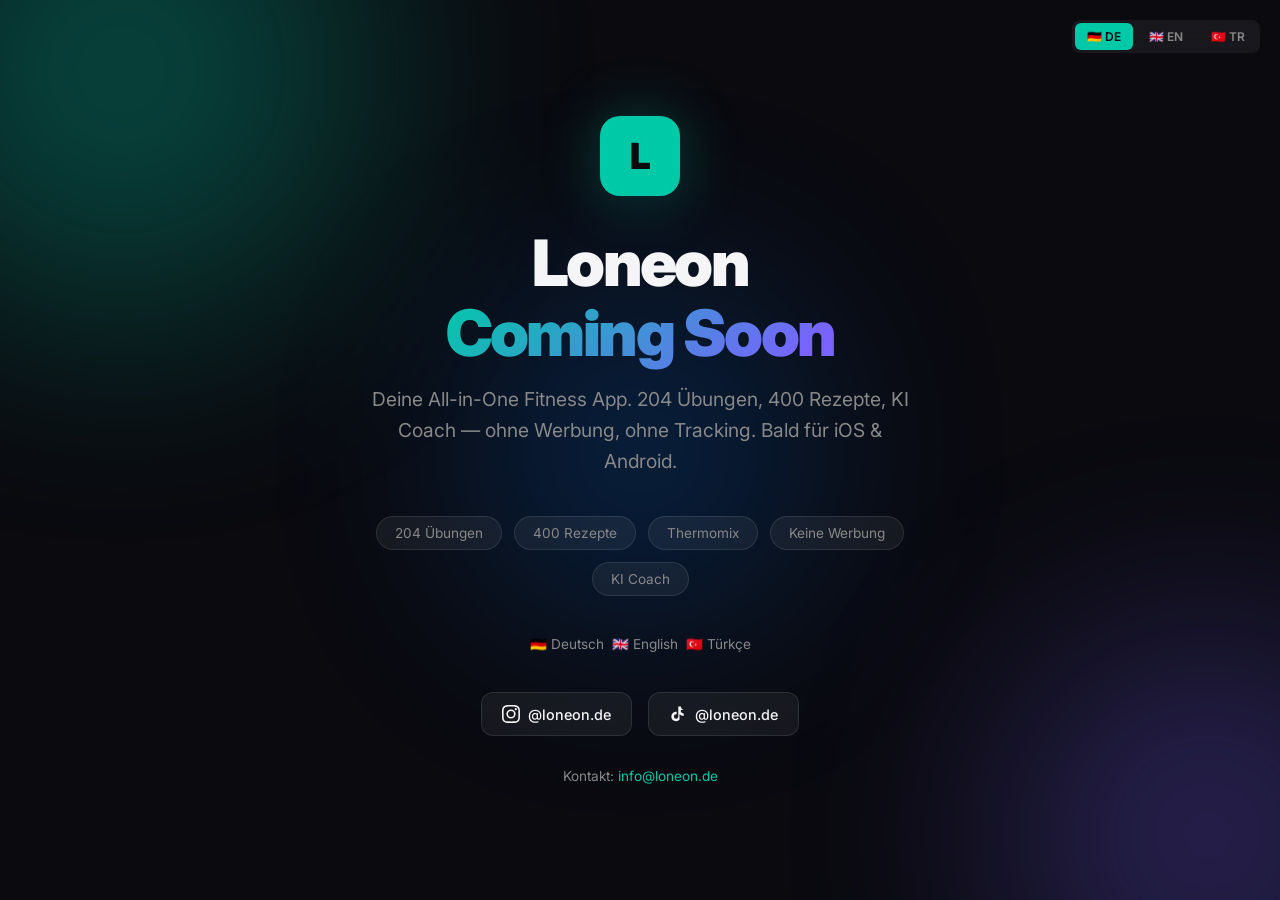
==== commit af9e33b4: "Switch to Coming Soon page — full site backed up in _full_site/ Legal safety: No impressum required " ====
--- a/index.html
+++ b/index.html
@@ -3,940 +3,252 @@
 <head>
     <meta charset="UTF-8">
     <meta name="viewport" content="width=device-width, initial-scale=1.0">
-    <title>Loneon — Fitness & Ernährung App</title>
-    <meta name="description" content="Loneon macht Fitness einfach. 204 Übungen, 400 Rezepte, intelligente Progression — alles lokal auf deinem Gerät. Keine Werbung, kein Tracking. Für iPhone & Android.">
-    <meta name="keywords" content="Fitness App, Ernährung, Training, Workout Tracker, Rezepte, iPhone, Android, Apple Watch, Muskelaufbau, Abnehmen">
-    <meta name="author" content="Loneon">
+    <title>Loneon — Coming Soon</title>
+    <meta name="description" content="Loneon — Deine All-in-One Fitness App. Coming Soon für iOS & Android.">
     <meta name="theme-color" content="#00C9A7">
-    <meta name="robots" content="index, follow">
-    <link rel="canonical" href="https://loneon.de/">
-
-    <!-- Open Graph -->
-    <meta property="og:site_name" content="Loneon">
-    <meta property="og:locale" content="de_DE">
-    <meta property="og:locale:alternate" content="en_US">
-    <meta property="og:locale:alternate" content="tr_TR">
-
-    <!-- Twitter Card -->
-    <meta name="twitter:card" content="summary_large_image">
-    <meta name="twitter:title" content="Loneon — Fitness & Ernährung App">
-    <meta name="twitter:description" content="204 Übungen, 400 Rezepte, intelligente Progression. Keine Werbung, kein Tracking.">
-    <meta name="twitter:image" content="https://loneon.de/img/og-image.png">
-
-    <!-- Schema.org Structured Data -->
-    <script type="application/ld+json">
-    {
-      "@context": "https://schema.org",
-      "@type": "SoftwareApplication",
-      "name": "Loneon",
-      "operatingSystem": "iOS, Android",
-      "applicationCategory": "HealthApplication",
-      "description": "All-in-One Fitness App mit 204 Übungen, 400 Rezepten inkl. Thermomix. Keine Werbung, kein Tracking.",
-      "url": "https://loneon.de",
-      "inLanguage": ["de", "en", "tr"],
-      "offers": {
-        "@type": "Offer",
-        "price": "0",
-        "priceCurrency": "EUR"
-      },
-      "author": {
-        "@type": "Organization",
-        "name": "Loneon",
-        "url": "https://loneon.de"
-      },
-      "featureList": [
-        "204 Übungen mit Schritt-für-Schritt Anleitungen",
-        "400 schweinefleischfreie Rezepte inkl. Thermomix",
-        "KI Coach powered by Claude",
-        "Trainingspläne für Gym & Zuhause",
-        "iCloud Sync",
-        "Apple Watch Support",
-        "Keine Werbung",
-        "3 Sprachen: Deutsch, English, Türkçe"
-      ]
-    }
-    </script>
-    <meta property="og:title" content="Loneon — Fitness & Ernährung App">
-    <meta property="og:description" content="204 Übungen, 400 Rezepte, intelligente Progression. Keine Werbung, kein Tracking. iPhone & Android.">
-    <meta property="og:type" content="website">
-    <meta property="og:url" content="https://loneon.de">
-    <meta property="og:image" content="https://loneon.de/img/og-image.png">
-
-    <!-- Fonts -->
+    <link rel="icon" type="image/svg+xml" href="img/favicon.svg">
     <link rel="preconnect" href="https://fonts.googleapis.com">
     <link rel="preconnect" href="https://fonts.gstatic.com" crossorigin>
     <link href="https://fonts.googleapis.com/css2?family=Inter:wght@400;500;600;700;800;900&display=swap" rel="stylesheet">
-
-    <!-- Hreflang -->
-    <link rel="alternate" hreflang="de" href="https://loneon.de/index.html">
-    <link rel="alternate" hreflang="en" href="https://loneon.de/en.html">
-    <link rel="alternate" hreflang="tr" href="https://loneon.de/tr.html">
-    <link rel="alternate" hreflang="x-default" href="https://loneon.de/index.html">
-
-    <link rel="stylesheet" href="css/style.css">
-    <link rel="icon" type="image/svg+xml" href="img/favicon.svg">
+    <style>
+        *, *::before, *::after { margin: 0; padding: 0; box-sizing: border-box; }
+
+        :root {
+            --mint: #00C9A7;
+            --dark: #0A0A0F;
+            --white: #F5F5F7;
+            --gray: #888;
+        }
+
+        body {
+            font-family: 'Inter', -apple-system, sans-serif;
+            background: var(--dark);
+            color: var(--white);
+            min-height: 100vh;
+            display: flex;
+            flex-direction: column;
+            align-items: center;
+            justify-content: center;
+            overflow: hidden;
+            -webkit-font-smoothing: antialiased;
+        }
+
+        /* Aurora Background */
+        .aurora { position: fixed; inset: 0; z-index: 0; pointer-events: none; }
+        .aurora-blob {
+            position: absolute;
+            border-radius: 50%;
+            filter: blur(120px);
+            opacity: 0.3;
+            animation: float 12s ease-in-out infinite alternate;
+        }
+        .blob-1 { width: 500px; height: 500px; background: var(--mint); top: -20%; left: -10%; }
+        .blob-2 { width: 400px; height: 400px; background: #7B61FF; bottom: -15%; right: -10%; animation-delay: -4s; }
+        .blob-3 { width: 300px; height: 300px; background: #007AFF; top: 50%; left: 50%; transform: translate(-50%, -50%); animation-delay: -8s; }
+
+        @keyframes float {
+            0% { transform: translate(0, 0) scale(1); }
+            100% { transform: translate(40px, -30px) scale(1.1); }
+        }
+
+        /* Content */
+        .content {
+            position: relative;
+            z-index: 1;
+            text-align: center;
+            padding: 24px;
+            max-width: 600px;
+        }
+
+        .logo {
+            width: 80px;
+            height: 80px;
+            background: var(--mint);
+            border-radius: 20px;
+            display: flex;
+            align-items: center;
+            justify-content: center;
+            font-size: 36px;
+            font-weight: 900;
+            color: var(--dark);
+            margin: 0 auto 32px;
+            box-shadow: 0 0 60px rgba(0, 201, 167, 0.3);
+        }
+
+        h1 {
+            font-size: clamp(2.5rem, 8vw, 4rem);
+            font-weight: 900;
+            letter-spacing: -0.04em;
+            line-height: 1.1;
+            margin-bottom: 16px;
+        }
+
+        .gradient-text {
+            background: linear-gradient(135deg, var(--mint), #7B61FF, var(--mint));
+            background-size: 200% auto;
+            -webkit-background-clip: text;
+            -webkit-text-fill-color: transparent;
+            animation: gradient-shift 4s ease infinite;
+        }
+
+        @keyframes gradient-shift {
+            0%, 100% { background-position: 0% center; }
+            50% { background-position: 200% center; }
+        }
+
+        .subtitle {
+            font-size: clamp(1rem, 3vw, 1.2rem);
+            color: var(--gray);
+            line-height: 1.6;
+            margin-bottom: 40px;
+        }
+
+        .features {
+            display: flex;
+            gap: 12px;
+            justify-content: center;
+            flex-wrap: wrap;
+            margin-bottom: 40px;
+        }
+
+        .feature-tag {
+            background: rgba(255, 255, 255, 0.06);
+            border: 1px solid rgba(255, 255, 255, 0.1);
+            border-radius: 100px;
+            padding: 8px 18px;
+            font-size: 0.85rem;
+            color: var(--gray);
+            backdrop-filter: blur(8px);
+        }
+
+        .social-links {
+            display: flex;
+            gap: 16px;
+            justify-content: center;
+            margin-bottom: 32px;
+        }
+
+        .social-link {
+            display: flex;
+            align-items: center;
+            gap: 8px;
+            background: rgba(255, 255, 255, 0.06);
+            border: 1px solid rgba(255, 255, 255, 0.1);
+            border-radius: 12px;
+            padding: 12px 20px;
+            color: var(--white);
+            font-size: 0.9rem;
+            font-weight: 500;
+            text-decoration: none;
+            transition: all 0.3s ease;
+            backdrop-filter: blur(8px);
+        }
+
+        .social-link:hover {
+            border-color: var(--mint);
+            background: rgba(0, 201, 167, 0.1);
+            transform: translateY(-2px);
+        }
+
+        .contact {
+            font-size: 0.85rem;
+            color: var(--gray);
+        }
+
+        .contact a {
+            color: var(--mint);
+            text-decoration: none;
+        }
+
+        .lang-switch {
+            position: fixed;
+            top: 20px;
+            right: 20px;
+            z-index: 10;
+            display: flex;
+            gap: 4px;
+            background: rgba(255, 255, 255, 0.06);
+            border-radius: 8px;
+            padding: 3px;
+            backdrop-filter: blur(8px);
+        }
+
+        .lang-btn {
+            padding: 6px 12px;
+            border-radius: 6px;
+            font-size: 0.75rem;
+            font-weight: 600;
+            color: var(--gray);
+            text-decoration: none;
+            transition: all 0.3s ease;
+        }
+
+        .lang-btn:hover { color: var(--white); }
+        .lang-btn.active { background: var(--mint); color: var(--dark); }
+
+        .flags {
+            display: flex;
+            gap: 8px;
+            justify-content: center;
+            margin-bottom: 40px;
+            font-size: 1.1rem;
+        }
+
+        .flag-item {
+            display: flex;
+            align-items: center;
+            gap: 4px;
+            font-size: 0.85rem;
+            color: var(--gray);
+        }
+    </style>
 </head>
 <body>
 
-    <!-- Aurora Background -->
-    <div class="aurora-bg" aria-hidden="true">
-        <div class="aurora-blob aurora-blob-1"></div>
-        <div class="aurora-blob aurora-blob-2"></div>
-        <div class="aurora-blob aurora-blob-3"></div>
+    <div class="aurora" aria-hidden="true">
+        <div class="aurora-blob blob-1"></div>
+        <div class="aurora-blob blob-2"></div>
+        <div class="aurora-blob blob-3"></div>
     </div>
 
-    <!-- Navigation -->
-    <nav class="nav" id="nav">
-        <div class="nav-container">
-            <a href="#" class="nav-logo">
-                <div class="nav-logo-icon">L</div>
-                <span>Loneon</span>
+    <div class="lang-switch">
+        <a href="index.html" class="lang-btn active">🇩🇪 DE</a>
+        <a href="en.html" class="lang-btn">🇬🇧 EN</a>
+        <a href="tr.html" class="lang-btn">🇹🇷 TR</a>
+    </div>
+
+    <div class="content">
+        <div class="logo">L</div>
+        <h1>Loneon<br><span class="gradient-text">Coming Soon</span></h1>
+        <p class="subtitle">Deine All-in-One Fitness App. 204 Übungen, 400 Rezepte, KI Coach — ohne Werbung, ohne Tracking. Bald für iOS & Android.</p>
+
+        <div class="features">
+            <span class="feature-tag">204 Übungen</span>
+            <span class="feature-tag">400 Rezepte</span>
+            <span class="feature-tag">Thermomix</span>
+            <span class="feature-tag">Keine Werbung</span>
+            <span class="feature-tag">KI Coach</span>
+        </div>
+
+        <div class="flags">
+            <span class="flag-item">🇩🇪 Deutsch</span>
+            <span class="flag-item">🇬🇧 English</span>
+            <span class="flag-item">🇹🇷 Türkçe</span>
+        </div>
+
+        <div class="social-links">
+            <a href="https://instagram.com/loneon.de" target="_blank" rel="noopener" class="social-link">
+                <svg width="18" height="18" viewBox="0 0 24 24" fill="currentColor"><path d="M12 2.163c3.204 0 3.584.012 4.85.07 3.252.148 4.771 1.691 4.919 4.919.058 1.265.069 1.645.069 4.849 0 3.205-.012 3.584-.069 4.849-.149 3.225-1.664 4.771-4.919 4.919-1.266.058-1.644.07-4.85.07-3.204 0-3.584-.012-4.849-.07-3.26-.149-4.771-1.699-4.919-4.92-.058-1.265-.07-1.644-.07-4.849 0-3.204.013-3.583.07-4.849.149-3.227 1.664-4.771 4.919-4.919 1.266-.057 1.645-.069 4.849-.069zM12 0C8.741 0 8.333.014 7.053.072 2.695.272.273 2.69.073 7.052.014 8.333 0 8.741 0 12c0 3.259.014 3.668.072 4.948.2 4.358 2.618 6.78 6.98 6.98C8.333 23.986 8.741 24 12 24c3.259 0 3.668-.014 4.948-.072 4.354-.2 6.782-2.618 6.979-6.98.059-1.28.073-1.689.073-4.948 0-3.259-.014-3.667-.072-4.947-.196-4.354-2.617-6.78-6.979-6.98C15.668.014 15.259 0 12 0zm0 5.838a6.162 6.162 0 100 12.324 6.162 6.162 0 000-12.324zM12 16a4 4 0 110-8 4 4 0 010 8zm6.406-11.845a1.44 1.44 0 100 2.881 1.44 1.44 0 000-2.881z"/></svg>
+                @loneon.de
             </a>
-            <div class="nav-links" id="navLinks">
-                <a href="#features">Features</a>
-                <a href="#ernaehrung">Ernährung</a>
-                <a href="#gesundheit">Gesundheit</a>
-                <a href="#datenschutz">Datenschutz</a>
-                <a href="#premium">Premium</a>
-                <a href="#faq">FAQ</a>
-            </div>
-            <div class="lang-switcher">
-                <a href="index.html" class="lang-btn active" title="Deutsch">🇩🇪 DE</a>
-                <a href="en.html" class="lang-btn" title="English">🇬🇧 EN</a>
-                <a href="tr.html" class="lang-btn" title="Türkçe">🇹🇷 TR</a>
-            </div>
-            <a href="#download" class="nav-cta">
-                <span>Laden</span>
-                <svg width="16" height="16" viewBox="0 0 24 24" fill="none" stroke="currentColor" stroke-width="2.5"><path d="M7 17l9.2-9.2M17 17V7H7"/></svg>
+            <a href="https://tiktok.com/@loneon.de" target="_blank" rel="noopener" class="social-link">
+                <svg width="18" height="18" viewBox="0 0 24 24" fill="currentColor"><path d="M19.59 6.69a4.83 4.83 0 01-3.77-4.25V2h-3.45v13.67a2.89 2.89 0 01-2.88 2.5 2.89 2.89 0 01-2.89-2.89 2.89 2.89 0 012.89-2.89c.28 0 .54.04.79.1v-3.5a6.37 6.37 0 00-.79-.05A6.34 6.34 0 003.15 15.2a6.34 6.34 0 0010.86 4.43v-7.15a8.16 8.16 0 005.58 2.17V11.2a4.85 4.85 0 01-3.77-1.74V6.69h3.77z"/></svg>
+                @loneon.de
             </a>
-            <button class="nav-toggle" id="navToggle" aria-label="Menü">
-                <span></span><span></span><span></span>
-            </button>
         </div>
-    </nav>
-
-    <!-- Mobile Menu Overlay -->
-    <div class="mobile-menu" id="mobileMenu">
-        <div class="mobile-menu-content">
-            <a href="#features">Features</a>
-            <a href="#ernaehrung">Ernährung</a>
-            <a href="#gesundheit">Gesundheit</a>
-            <a href="#datenschutz">Datenschutz</a>
-            <a href="#premium">Premium</a>
-            <a href="#faq">FAQ</a>
-            <div class="lang-switcher">
-                <a href="index.html" class="lang-btn active" title="Deutsch">🇩🇪 DE</a>
-                <a href="en.html" class="lang-btn" title="English">🇬🇧 EN</a>
-                <a href="tr.html" class="lang-btn" title="Türkçe">🇹🇷 TR</a>
-            </div>
-            <a href="#download" class="btn btn-primary mobile-menu-cta">Kostenlos laden</a>
-        </div>
+
+        <p class="contact">Kontakt: <a href="mailto:info@loneon.de">info@loneon.de</a></p>
     </div>
 
-    <!-- Hero -->
-    <section class="hero">
-        <div class="hero-bg">
-            <div class="hero-gradient-orb hero-orb-1"></div>
-            <div class="hero-gradient-orb hero-orb-2"></div>
-            <div class="hero-grid-pattern"></div>
-        </div>
-        <div class="container">
-            <div class="hero-content">
-                <div class="hero-text">
-                    <div class="hero-badge" data-reveal>
-                        <span class="badge-pulse"></span>
-                        <span>Coming Soon — iOS & Android</span>
-                    </div>
-                    <h1 data-reveal>Fitness.<br><span class="gradient-text-animated">Einfach gemacht.</span></h1>
-                    <p class="hero-subtitle" data-reveal>Die Fitness-App die deine Daten nicht will. Kein Account, kein Server, kein Tracking. Alles bleibt auf deinem Gerät.</p>
-                    <div class="hero-actions" data-reveal>
-                        <a href="#download" class="btn btn-primary btn-glow">
-                            <svg width="18" height="18" viewBox="0 0 24 24" fill="none" stroke="currentColor" stroke-width="2.5"><path d="M21 15v4a2 2 0 01-2 2H5a2 2 0 01-2-2v-4"/><polyline points="7 10 12 15 17 10"/><line x1="12" y1="15" x2="12" y2="3"/></svg>
-                            Kostenlos laden
-                        </a>
-                        <a href="#features" class="btn btn-ghost">
-                            Mehr erfahren
-                            <svg width="16" height="16" viewBox="0 0 24 24" fill="none" stroke="currentColor" stroke-width="2"><path d="M6 9l6 6 6-6"/></svg>
-                        </a>
-                    </div>
-                    <div class="hero-stats" data-reveal>
-                        <div class="stat">
-                            <span class="stat-number" data-count="204">0</span>
-                            <span class="stat-label">Übungen</span>
-                        </div>
-                        <div class="stat-divider"></div>
-                        <div class="stat">
-                            <span class="stat-number" data-count="400">0</span>
-                            <span class="stat-label">Rezepte</span>
-                        </div>
-                        <div class="stat-divider"></div>
-                        <div class="stat">
-                            <span class="stat-number" data-count="7">0</span>
-                            <span class="stat-label">Pläne</span>
-                        </div>
-                        <div class="stat-divider"></div>
-                        <div class="stat">
-                            <span class="stat-number">0</span>
-                            <span class="stat-label">Werbung</span>
-                        </div>
-                    </div>
-                </div>
-                <div class="hero-phone" data-reveal>
-                    <div class="phone-frame">
-                        <div class="phone-notch"></div>
-                        <div class="phone-screen">
-                            <div class="phone-demo">
-                                <div class="demo-header">
-                                    <span class="demo-greeting">Guten Abend</span>
-                                    <span class="demo-icon">&#x1F3CB;&#xFE0F;</span>
-                                </div>
-                                <div class="demo-card">
-                                    <div class="demo-card-title">Heutiges Training</div>
-                                    <div class="demo-card-subtitle">Push Day — Brust & Schultern</div>
-                                    <div class="demo-exercises">
-                                        <div class="demo-exercise"><span class="demo-dot"></span>Bankdrücken <span class="demo-sets">4x8</span></div>
-                                        <div class="demo-exercise"><span class="demo-dot"></span>Schrägbank KH <span class="demo-sets">3x10</span></div>
-                                        <div class="demo-exercise"><span class="demo-dot"></span>Schulterdrücken <span class="demo-sets">4x8</span></div>
-                                        <div class="demo-exercise"><span class="demo-dot"></span>Seitheben <span class="demo-sets">3x12</span></div>
-                                    </div>
-                                    <div class="demo-btn">Training starten</div>
-                                </div>
-                                <div class="demo-streak">
-                                    <div class="demo-streak-label">Streak</div>
-                                    <div class="demo-streak-value">12 Tage</div>
-                                </div>
-                            </div>
-                        </div>
-                    </div>
-                    <div class="phone-glow"></div>
-                    <div class="phone-reflection"></div>
-                </div>
-            </div>
-        </div>
-        <div class="hero-scroll">
-            <div class="scroll-indicator">
-                <div class="scroll-dot"></div>
-            </div>
-        </div>
-    </section>
-
-    <!-- Trust Bar -->
-    <section class="trust">
-        <div class="container">
-            <div class="trust-items">
-                <div class="trust-item" data-reveal>
-                    <svg width="20" height="20" viewBox="0 0 24 24" fill="none" stroke="currentColor" stroke-width="2"><path d="M12 22s8-4 8-10V5l-8-3-8 3v7c0 6 8 10 8 10z"/></svg>
-                    <span>100% Lokal</span>
-                </div>
-                <div class="trust-item" data-reveal>
-                    <svg width="20" height="20" viewBox="0 0 24 24" fill="none" stroke="currentColor" stroke-width="2"><rect x="3" y="11" width="18" height="11" rx="2" ry="2"/><path d="M7 11V7a5 5 0 0110 0v4"/></svg>
-                    <span>DSGVO-konform</span>
-                </div>
-                <div class="trust-item" data-reveal>
-                    <svg width="20" height="20" viewBox="0 0 24 24" fill="none" stroke="currentColor" stroke-width="2"><circle cx="12" cy="12" r="10"/><path d="M12 8v4l3 3"/></svg>
-                    <span>Keine Werbung</span>
-                </div>
-                <div class="trust-item" data-reveal>
-                    <svg width="20" height="20" viewBox="0 0 24 24" fill="none" stroke="currentColor" stroke-width="2"><path d="M20.84 4.61a5.5 5.5 0 00-7.78 0L12 5.67l-1.06-1.06a5.5 5.5 0 00-7.78 7.78l1.06 1.06L12 21.23l7.78-7.78 1.06-1.06a5.5 5.5 0 000-7.78z"/></svg>
-                    <span>Made in Germany</span>
-                </div>
-            </div>
-        </div>
-    </section>
-
-    <!-- Languages Badge -->
-    <section class="languages-section">
-        <div class="container">
-            <div class="languages-banner glass-card" data-reveal>
-                <div class="languages-icon">
-                    <svg width="28" height="28" viewBox="0 0 24 24" fill="none" stroke="currentColor" stroke-width="2"><circle cx="12" cy="12" r="10"/><line x1="2" y1="12" x2="22" y2="12"/><path d="M12 2a15.3 15.3 0 014 10 15.3 15.3 0 01-4 10 15.3 15.3 0 01-4-10 15.3 15.3 0 014-10z"/></svg>
-                </div>
-                <div class="languages-text">
-                    <h3>Verfügbar in 3 Sprachen</h3>
-                    <p>Alle Übungen, Rezepte und die komplette App — in deiner Sprache.</p>
-                </div>
-                <div class="languages-flags">
-                    <div class="lang-flag">
-                        <span class="flag-emoji">&#x1F1E9;&#x1F1EA;</span>
-                        <span>Deutsch</span>
-                    </div>
-                    <div class="lang-flag">
-                        <span class="flag-emoji">&#x1F1EC;&#x1F1E7;</span>
-                        <span>English</span>
-                    </div>
-                    <div class="lang-flag">
-                        <span class="flag-emoji">&#x1F1F9;&#x1F1F7;</span>
-                        <span>Türkçe</span>
-                    </div>
-                </div>
-            </div>
-        </div>
-    </section>
-
-    <!-- Features: Training -->
-    <section class="section" id="features">
-        <div class="container">
-            <div class="section-header" data-reveal>
-                <span class="section-tag">Training</span>
-                <h2>Dein Workout.<br><span class="gradient-text">Perfekt gesteuert.</span></h2>
-                <p>Von intelligenter Progression bis zum Pause-Timer — alles was du im Gym brauchst.</p>
-            </div>
-
-            <div class="bento-grid">
-                <div class="bento-card bento-card-hero glass-card" data-reveal>
-                    <div class="bento-card-glow"></div>
-                    <div class="feature-icon feature-icon-lg">
-                        <svg width="32" height="32" viewBox="0 0 24 24" fill="none" stroke="currentColor" stroke-width="2"><path d="M6.5 6.5h11v11h-11z"/><path d="M6.5 1v4M17.5 1v4M1 6.5h4M19 6.5h4M6.5 19v4M17.5 19v4M1 17.5h4M19 17.5h4"/></svg>
-                    </div>
-                    <h3>Intelligente Progression</h3>
-                    <p>Die App analysiert deine Leistung und schlägt automatisch vor, wann du mehr Gewicht nehmen kannst. Double Progression mit Plateau-Erkennung und Deload-Vorschlägen.</p>
-                </div>
-
-                <div class="bento-card glass-card" data-reveal>
-                    <div class="feature-icon mint">
-                        <svg width="24" height="24" viewBox="0 0 24 24" fill="none" stroke="currentColor" stroke-width="2"><circle cx="12" cy="12" r="10"/><polyline points="12 6 12 12 16 14"/></svg>
-                    </div>
-                    <h3>Pause-Timer</h3>
-                    <p>Automatischer Countdown mit Progress-Ring. +30 Sek Button wenn du mehr brauchst.</p>
-                </div>
-
-                <div class="bento-card glass-card" data-reveal>
-                    <div class="feature-icon blue">
-                        <svg width="24" height="24" viewBox="0 0 24 24" fill="none" stroke="currentColor" stroke-width="2"><path d="M16 4h2a2 2 0 012 2v14a2 2 0 01-2 2H6a2 2 0 01-2-2V6a2 2 0 012-2h2"/><rect x="8" y="2" width="8" height="4" rx="1" ry="1"/></svg>
-                    </div>
-                    <h3>204 Übungen</h3>
-                    <p>Detaillierte Anleitung, 6 Schritte, häufige Fehler und YouTube-Video pro Übung.</p>
-                </div>
-
-                <div class="bento-card glass-card" data-reveal>
-                    <div class="feature-icon purple">
-                        <svg width="24" height="24" viewBox="0 0 24 24" fill="none" stroke="currentColor" stroke-width="2"><path d="M3 12h4l3-9 4 18 3-9h4"/></svg>
-                    </div>
-                    <h3>RPE-Tracking</h3>
-                    <p>Bewerte jeden Satz mit RPE 6-10. So steuert die App dein Volumen perfekt.</p>
-                </div>
-
-                <div class="bento-card glass-card" data-reveal>
-                    <div class="feature-icon orange">
-                        <svg width="24" height="24" viewBox="0 0 24 24" fill="none" stroke="currentColor" stroke-width="2"><path d="M17 21v-2a4 4 0 00-4-4H5a4 4 0 00-4 4v2"/><circle cx="9" cy="7" r="4"/><path d="M23 21v-2a4 4 0 00-3-3.87"/><path d="M16 3.13a4 4 0 010 7.75"/></svg>
-                    </div>
-                    <h3>Gym / Zuhause</h3>
-                    <p>Ein Toggle tauscht alle Gym-Übungen automatisch gegen Bodyweight-Alternativen.</p>
-                </div>
-
-                <div class="bento-card glass-card" data-reveal>
-                    <div class="feature-icon red">
-                        <svg width="24" height="24" viewBox="0 0 24 24" fill="none" stroke="currentColor" stroke-width="2"><polygon points="12 2 15.09 8.26 22 9.27 17 14.14 18.18 21.02 12 17.77 5.82 21.02 7 14.14 2 9.27 8.91 8.26 12 2"/></svg>
-                    </div>
-                    <h3>7 Pläne</h3>
-                    <p>Ganzkörper, OK/UK, PPL, Bro-Split, Antagonisten — oder erstelle deinen eigenen Plan.</p>
-                </div>
-            </div>
-        </div>
-    </section>
-
-    <!-- Feature Highlight: Workout -->
-    <section class="section section-alt">
-        <div class="container">
-            <div class="highlight-grid">
-                <div class="highlight-phone" data-reveal>
-                    <div class="phone-frame phone-frame-sm">
-                        <div class="phone-notch"></div>
-                        <div class="phone-screen">
-                            <div class="phone-demo">
-                                <div class="demo-workout-header">
-                                    <div class="demo-ex-count">3/6</div>
-                                    <div class="demo-ex-name">Bankdrücken</div>
-                                    <div class="demo-ex-info">Satz 2 von 4</div>
-                                </div>
-                                <div class="demo-set-circles">
-                                    <div class="demo-circle done"></div>
-                                    <div class="demo-circle active"></div>
-                                    <div class="demo-circle"></div>
-                                    <div class="demo-circle"></div>
-                                </div>
-                                <div class="demo-weight-display">
-                                    <div class="demo-weight-label">Gewicht</div>
-                                    <div class="demo-weight-value">82.5 kg</div>
-                                    <div class="demo-weight-hint">+2.5 kg</div>
-                                </div>
-                                <div class="demo-reps-display">
-                                    <div class="demo-reps-btn">-</div>
-                                    <div class="demo-reps-value">8</div>
-                                    <div class="demo-reps-btn">+</div>
-                                </div>
-                                <div class="demo-complete-btn">Satz abschließen</div>
-                            </div>
-                        </div>
-                    </div>
-                </div>
-                <div class="highlight-text" data-reveal>
-                    <span class="section-tag">Aktives Workout</span>
-                    <h2>Fokussier dich aufs Training.<br>Den Rest macht die App.</h2>
-                    <ul class="highlight-list">
-                        <li>Gewichtsvorschlag basierend auf deiner letzten Leistung</li>
-                        <li>Gerät besetzt? Alternativen aus der Datenbank oder Übung ans Ende</li>
-                        <li>Mini-Player für Apple Music & Spotify</li>
-                        <li>Konfetti + teilbare Stats-Karte am Ende</li>
-                        <li>Aufwärmsätze automatisch berechnet (40% bis 90%)</li>
-                    </ul>
-                </div>
-            </div>
-        </div>
-    </section>
-
-    <!-- Ernährung -->
-    <section class="section" id="ernaehrung">
-        <div class="container">
-            <div class="section-header" data-reveal>
-                <span class="section-tag">Ernährung</span>
-                <h2>400 Rezepte.<br><span class="gradient-text">Für jedes Ziel.</span></h2>
-                <p>Aufbau, Abnehmen, vegan, vegetarisch — 100% schweinefleischfrei. Der Ernährungsplan passt sich deinem Ziel an.</p>
-            </div>
-
-            <div class="nutrition-grid">
-                <div class="nutrition-card glass-card" data-reveal>
-                    <div class="nutrition-emoji">&#x1F957;</div>
-                    <h3>Wöchentliche Pläne</h3>
-                    <p>4 Mahlzeiten pro Tag, perfekt auf deine Kalorien und Makros abgestimmt.</p>
-                </div>
-                <div class="nutrition-card glass-card" data-reveal>
-                    <div class="nutrition-emoji">&#x1F6D2;</div>
-                    <h3>Einkaufsliste</h3>
-                    <p>Nach Supermarkt-Abteilungen sortiert. Für heute, die Woche oder den Rest der Woche.</p>
-                </div>
-                <div class="nutrition-card glass-card" data-reveal>
-                    <div class="nutrition-emoji">&#x1F4F7;</div>
-                    <h3>KI Food-Scanner</h3>
-                    <p>Foto machen, Essen erkennen, Nährwerte erhalten. Oder per Barcode scannen.</p>
-                </div>
-                <div class="nutrition-card glass-card" data-reveal>
-                    <div class="nutrition-emoji">&#x1F468;&#x200D;&#x1F373;</div>
-                    <h3>Eigene Rezepte</h3>
-                    <p>Erstelle und speichere deine eigenen Rezepte mit Zutaten und Makros.</p>
-                </div>
-                <div class="nutrition-card glass-card" data-reveal>
-                    <div class="nutrition-emoji">&#x2615;</div>
-                    <h3>Thermomix-Export</h3>
-                    <p>Jedes Rezept mit Thermomix-Variante. Per Share Sheet direkt teilbar.</p>
-                </div>
-                <div class="nutrition-card glass-card" data-reveal>
-                    <div class="nutrition-emoji">&#x1F4CA;</div>
-                    <h3>Ernährungstagebuch</h3>
-                    <p>Tracke was du wirklich isst. Tagesübersicht mit Kalorien und Makros.</p>
-                </div>
-            </div>
-        </div>
-    </section>
-
-    <!-- Gesundheit -->
-    <section class="section section-alt" id="gesundheit">
-        <div class="container">
-            <div class="section-header" data-reveal>
-                <span class="section-tag">Gesundheit</span>
-                <h2>Dein Körper.<br><span class="gradient-text">Im Überblick.</span></h2>
-                <p>Von Fortschrittsfotos bis zum 3D Body Scan — alles an einem Ort.</p>
-            </div>
-
-            <div class="health-grid">
-                <div class="health-item glass-card" data-reveal>
-                    <div class="health-icon">
-                        <svg width="22" height="22" viewBox="0 0 24 24" fill="none" stroke="currentColor" stroke-width="2"><path d="M20.84 4.61a5.5 5.5 0 00-7.78 0L12 5.67l-1.06-1.06a5.5 5.5 0 00-7.78 7.78l1.06 1.06L12 21.23l7.78-7.78 1.06-1.06a5.5 5.5 0 000-7.78z"/></svg>
-                    </div>
-                    <div>
-                        <h4>Health Dashboard</h4>
-                        <p>Schritte, Kalorien, Herzfrequenz, SpO2, Temperatur — alles aus HealthKit</p>
-                    </div>
-                </div>
-                <div class="health-item glass-card" data-reveal>
-                    <div class="health-icon">
-                        <svg width="22" height="22" viewBox="0 0 24 24" fill="none" stroke="currentColor" stroke-width="2"><path d="M23 19a2 2 0 01-2 2H3a2 2 0 01-2-2V8a2 2 0 012-2h4l2-3h6l2 3h4a2 2 0 012 2z"/><circle cx="12" cy="13" r="4"/></svg>
-                    </div>
-                    <div>
-                        <h4>Fortschrittsfotos</h4>
-                        <p>Vorher/Nachher-Slider, Mediathek mit Zeitverlauf</p>
-                    </div>
-                </div>
-                <div class="health-item glass-card" data-reveal>
-                    <div class="health-icon">
-                        <svg width="22" height="22" viewBox="0 0 24 24" fill="none" stroke="currentColor" stroke-width="2"><path d="M21 16V8a2 2 0 00-1-1.73l-7-4a2 2 0 00-2 0l-7 4A2 2 0 003 8v8a2 2 0 001 1.73l7 4a2 2 0 002 0l7-4A2 2 0 0021 16z"/></svg>
-                    </div>
-                    <div>
-                        <h4>3D Body Scan</h4>
-                        <p>LiDAR misst 9 Körperumfänge automatisch — kein Maßband nötig</p>
-                    </div>
-                </div>
-                <div class="health-item glass-card" data-reveal>
-                    <div class="health-icon">
-                        <svg width="22" height="22" viewBox="0 0 24 24" fill="none" stroke="currentColor" stroke-width="2"><path d="M18 20V10"/><path d="M12 20V4"/><path d="M6 20v-6"/></svg>
-                    </div>
-                    <div>
-                        <h4>Gewichtsverlauf</h4>
-                        <p>7-Tage-Durchschnitt, Trend-Charts, Gewichtsprognose</p>
-                    </div>
-                </div>
-                <div class="health-item glass-card" data-reveal>
-                    <div class="health-icon">
-                        <svg width="22" height="22" viewBox="0 0 24 24" fill="none" stroke="currentColor" stroke-width="2"><path d="M17 18a5 5 0 00-10 0"/><line x1="12" y1="2" x2="12" y2="9"/><line x1="4.22" y1="10.22" x2="5.64" y2="11.64"/><line x1="1" y1="18" x2="3" y2="18"/><line x1="21" y1="18" x2="23" y2="18"/><line x1="18.36" y1="11.64" x2="19.78" y2="10.22"/></svg>
-                    </div>
-                    <div>
-                        <h4>Schlaftracker</h4>
-                        <p>Schlafqualität, Wochen-Chart, manuelle Eingabe oder HealthKit</p>
-                    </div>
-                </div>
-                <div class="health-item glass-card" data-reveal>
-                    <div class="health-icon">
-                        <svg width="22" height="22" viewBox="0 0 24 24" fill="none" stroke="currentColor" stroke-width="2"><rect x="1" y="5" width="22" height="14" rx="7" ry="7"/><circle cx="8" cy="12" r="3"/></svg>
-                    </div>
-                    <div>
-                        <h4>Apple Watch</h4>
-                        <p>Workout-Steuerung, Satz-Logging, Wasser & Gewicht Quick-Log</p>
-                    </div>
-                </div>
-            </div>
-        </div>
-    </section>
-
-    <!-- Marquee -->
-    <section class="marquee-section">
-        <div class="marquee">
-            <div class="marquee-content">
-                <span>Intervall-Timer</span>
-                <span class="marquee-dot"></span>
-                <span>Stretching-Routinen</span>
-                <span class="marquee-dot"></span>
-                <span>Habit Tracker</span>
-                <span class="marquee-dot"></span>
-                <span>KI Coach</span>
-                <span class="marquee-dot"></span>
-                <span>Gym Finder</span>
-                <span class="marquee-dot"></span>
-                <span>PDF Export</span>
-                <span class="marquee-dot"></span>
-                <span>Wettkampf-Modus</span>
-                <span class="marquee-dot"></span>
-                <span>Trainingspartner</span>
-                <span class="marquee-dot"></span>
-                <span>4 Widgets</span>
-                <span class="marquee-dot"></span>
-                <span>Körperfett-Rechner</span>
-                <span class="marquee-dot"></span>
-                <span>1RM-Rechner</span>
-                <span class="marquee-dot"></span>
-                <span>Hantelscheiben-Rechner</span>
-                <span class="marquee-dot"></span>
-                <span>Intervall-Timer</span>
-                <span class="marquee-dot"></span>
-                <span>Stretching-Routinen</span>
-                <span class="marquee-dot"></span>
-                <span>Habit Tracker</span>
-                <span class="marquee-dot"></span>
-                <span>KI Coach</span>
-                <span class="marquee-dot"></span>
-                <span>Gym Finder</span>
-                <span class="marquee-dot"></span>
-                <span>PDF Export</span>
-                <span class="marquee-dot"></span>
-                <span>Wettkampf-Modus</span>
-                <span class="marquee-dot"></span>
-                <span>Trainingspartner</span>
-                <span class="marquee-dot"></span>
-                <span>4 Widgets</span>
-                <span class="marquee-dot"></span>
-                <span>Körperfett-Rechner</span>
-                <span class="marquee-dot"></span>
-                <span>1RM-Rechner</span>
-                <span class="marquee-dot"></span>
-                <span>Hantelscheiben-Rechner</span>
-                <span class="marquee-dot"></span>
-            </div>
-        </div>
-    </section>
-
-    <!-- Datenschutz -->
-    <section class="section" id="datenschutz">
-        <div class="container">
-            <div class="section-header" data-reveal>
-                <span class="section-tag">Unser Versprechen</span>
-                <h2>Wir wollen deine<br><span class="gradient-text">Daten nicht.</span></h2>
-                <p>Andere Fitness-Apps verdienen Geld mit deinen Daten. Wir nicht. Loneon hat keinen Server, keine Datenbank, keinen Account. Dein Smartphone ist der einzige Ort, an dem deine Daten existieren.</p>
-            </div>
-
-            <div class="privacy-compare" data-reveal>
-                <div class="compare-card compare-others glass-card">
-                    <h3>Andere Fitness-Apps</h3>
-                    <div class="compare-list">
-                        <div class="compare-item bad">
-                            <div class="compare-icon-bad">
-                                <svg width="14" height="14" viewBox="0 0 24 24" fill="none" stroke="currentColor" stroke-width="3"><line x1="18" y1="6" x2="6" y2="18"/><line x1="6" y1="6" x2="18" y2="18"/></svg>
-                            </div>
-                            <span>Account mit E-Mail & Passwort</span>
-                        </div>
-                        <div class="compare-item bad">
-                            <div class="compare-icon-bad">
-                                <svg width="14" height="14" viewBox="0 0 24 24" fill="none" stroke="currentColor" stroke-width="3"><line x1="18" y1="6" x2="6" y2="18"/><line x1="6" y1="6" x2="18" y2="18"/></svg>
-                            </div>
-                            <span>Daten auf fremden Servern</span>
-                        </div>
-                        <div class="compare-item bad">
-                            <div class="compare-icon-bad">
-                                <svg width="14" height="14" viewBox="0 0 24 24" fill="none" stroke="currentColor" stroke-width="3"><line x1="18" y1="6" x2="6" y2="18"/><line x1="6" y1="6" x2="18" y2="18"/></svg>
-                            </div>
-                            <span>Firebase, Google Analytics, Tracking</span>
-                        </div>
-                        <div class="compare-item bad">
-                            <div class="compare-icon-bad">
-                                <svg width="14" height="14" viewBox="0 0 24 24" fill="none" stroke="currentColor" stroke-width="3"><line x1="18" y1="6" x2="6" y2="18"/><line x1="6" y1="6" x2="18" y2="18"/></svg>
-                            </div>
-                            <span>Werbung oder Datenverkauf</span>
-                        </div>
-                        <div class="compare-item bad">
-                            <div class="compare-icon-bad">
-                                <svg width="14" height="14" viewBox="0 0 24 24" fill="none" stroke="currentColor" stroke-width="3"><line x1="18" y1="6" x2="6" y2="18"/><line x1="6" y1="6" x2="18" y2="18"/></svg>
-                            </div>
-                            <span>Datenlecks & Hacks möglich</span>
-                        </div>
-                    </div>
-                </div>
-                <div class="compare-card compare-loneon glass-card">
-                    <div class="compare-badge">Loneon</div>
-                    <h3>Loneon</h3>
-                    <div class="compare-list">
-                        <div class="compare-item good">
-                            <div class="compare-icon-good">
-                                <svg width="14" height="14" viewBox="0 0 24 24" fill="none" stroke="currentColor" stroke-width="3"><polyline points="20 6 9 17 4 12"/></svg>
-                            </div>
-                            <span>Kein Account, kein Login</span>
-                        </div>
-                        <div class="compare-item good">
-                            <div class="compare-icon-good">
-                                <svg width="14" height="14" viewBox="0 0 24 24" fill="none" stroke="currentColor" stroke-width="3"><polyline points="20 6 9 17 4 12"/></svg>
-                            </div>
-                            <span>Alle Daten nur auf deinem Gerät</span>
-                        </div>
-                        <div class="compare-item good">
-                            <div class="compare-icon-good">
-                                <svg width="14" height="14" viewBox="0 0 24 24" fill="none" stroke="currentColor" stroke-width="3"><polyline points="20 6 9 17 4 12"/></svg>
-                            </div>
-                            <span>Null Analytics, null Tracker</span>
-                        </div>
-                        <div class="compare-item good">
-                            <div class="compare-icon-good">
-                                <svg width="14" height="14" viewBox="0 0 24 24" fill="none" stroke="currentColor" stroke-width="3"><polyline points="20 6 9 17 4 12"/></svg>
-                            </div>
-                            <span>Keine Werbung, kein Datenverkauf</span>
-                        </div>
-                        <div class="compare-item good">
-                            <div class="compare-icon-good">
-                                <svg width="14" height="14" viewBox="0 0 24 24" fill="none" stroke="currentColor" stroke-width="3"><polyline points="20 6 9 17 4 12"/></svg>
-                            </div>
-                            <span>Kein Server = nichts zu hacken</span>
-                        </div>
-                    </div>
-                </div>
-            </div>
-
-            <div class="privacy-detail">
-                <div class="privacy-text" data-reveal>
-                    <h2>Warum kein Server?</h2>
-                    <p>Weil wir es nicht brauchen. Dein Smartphone ist schnell genug, um alles lokal zu berechnen. Trainingspläne, Ernährung, Fortschritt — alles passiert auf deinem Gerät. Wenn du die App löschst, sind deine Daten weg. Wir haben sie nie gesehen.</p>
-                    <div class="privacy-checks">
-                        <div class="privacy-check" data-reveal>
-                            <svg width="20" height="20" viewBox="0 0 24 24" fill="none" stroke="#00C9A7" stroke-width="3"><polyline points="20 6 9 17 4 12"/></svg>
-                            <span>DSGVO & ePrivacy konform</span>
-                        </div>
-                        <div class="privacy-check" data-reveal>
-                            <svg width="20" height="20" viewBox="0 0 24 24" fill="none" stroke="#00C9A7" stroke-width="3"><polyline points="20 6 9 17 4 12"/></svg>
-                            <span>HealthKit-Daten bleiben auf dem Gerät</span>
-                        </div>
-                        <div class="privacy-check" data-reveal>
-                            <svg width="20" height="20" viewBox="0 0 24 24" fill="none" stroke="#00C9A7" stroke-width="3"><polyline points="20 6 9 17 4 12"/></svg>
-                            <span>iCloud-Sync nur über deinen privaten Container</span>
-                        </div>
-                        <div class="privacy-check" data-reveal>
-                            <svg width="20" height="20" viewBox="0 0 24 24" fill="none" stroke="#00C9A7" stroke-width="3"><polyline points="20 6 9 17 4 12"/></svg>
-                            <span>Open Source Datenschutz-Dokumentation</span>
-                        </div>
-                    </div>
-                </div>
-                <div class="privacy-visual" data-reveal>
-                    <div class="shield-container">
-                        <div class="shield-glow"></div>
-                        <div class="shield-ring"></div>
-                        <svg class="shield-icon" width="120" height="120" viewBox="0 0 24 24" fill="none" stroke="#00C9A7" stroke-width="1.5">
-                            <path d="M12 22s8-4 8-10V5l-8-3-8 3v7c0 6 8 10 8 10z"/>
-                            <polyline points="9 12 11 14 15 10" stroke-width="2"/>
-                        </svg>
-                    </div>
-                </div>
-            </div>
-        </div>
-    </section>
-
-    <!-- Testimonials -->
-    <section class="section section-alt" id="testimonials">
-        <div class="container">
-            <div class="section-header" data-reveal>
-                <span class="section-tag">Community</span>
-                <h2>Was andere<br><span class="gradient-text">sagen.</span></h2>
-            </div>
-
-            <div class="testimonial-grid">
-                <div class="testimonial-card glass-card" data-reveal>
-                    <div class="testimonial-stars">
-                        <svg width="16" height="16" viewBox="0 0 24 24" fill="#FFD700"><polygon points="12 2 15.09 8.26 22 9.27 17 14.14 18.18 21.02 12 17.77 5.82 21.02 7 14.14 2 9.27 8.91 8.26 12 2"/></svg>
-                        <svg width="16" height="16" viewBox="0 0 24 24" fill="#FFD700"><polygon points="12 2 15.09 8.26 22 9.27 17 14.14 18.18 21.02 12 17.77 5.82 21.02 7 14.14 2 9.27 8.91 8.26 12 2"/></svg>
-                        <svg width="16" height="16" viewBox="0 0 24 24" fill="#FFD700"><polygon points="12 2 15.09 8.26 22 9.27 17 14.14 18.18 21.02 12 17.77 5.82 21.02 7 14.14 2 9.27 8.91 8.26 12 2"/></svg>
-                        <svg width="16" height="16" viewBox="0 0 24 24" fill="#FFD700"><polygon points="12 2 15.09 8.26 22 9.27 17 14.14 18.18 21.02 12 17.77 5.82 21.02 7 14.14 2 9.27 8.91 8.26 12 2"/></svg>
-                        <svg width="16" height="16" viewBox="0 0 24 24" fill="#FFD700"><polygon points="12 2 15.09 8.26 22 9.27 17 14.14 18.18 21.02 12 17.77 5.82 21.02 7 14.14 2 9.27 8.91 8.26 12 2"/></svg>
-                    </div>
-                    <p class="testimonial-text">"Endlich eine Fitness-App, die meine Daten nicht auf irgendeinem Server speichert. Die Progression-Logik ist genial."</p>
-                    <div class="testimonial-author">
-                        <div class="testimonial-avatar">M</div>
-                        <div>
-                            <strong>Mehmet K.</strong>
-                            <span>Beta-Tester</span>
-                        </div>
-                    </div>
-                </div>
-                <div class="testimonial-card glass-card" data-reveal>
-                    <div class="testimonial-stars">
-                        <svg width="16" height="16" viewBox="0 0 24 24" fill="#FFD700"><polygon points="12 2 15.09 8.26 22 9.27 17 14.14 18.18 21.02 12 17.77 5.82 21.02 7 14.14 2 9.27 8.91 8.26 12 2"/></svg>
-                        <svg width="16" height="16" viewBox="0 0 24 24" fill="#FFD700"><polygon points="12 2 15.09 8.26 22 9.27 17 14.14 18.18 21.02 12 17.77 5.82 21.02 7 14.14 2 9.27 8.91 8.26 12 2"/></svg>
-                        <svg width="16" height="16" viewBox="0 0 24 24" fill="#FFD700"><polygon points="12 2 15.09 8.26 22 9.27 17 14.14 18.18 21.02 12 17.77 5.82 21.02 7 14.14 2 9.27 8.91 8.26 12 2"/></svg>
-                        <svg width="16" height="16" viewBox="0 0 24 24" fill="#FFD700"><polygon points="12 2 15.09 8.26 22 9.27 17 14.14 18.18 21.02 12 17.77 5.82 21.02 7 14.14 2 9.27 8.91 8.26 12 2"/></svg>
-                        <svg width="16" height="16" viewBox="0 0 24 24" fill="#FFD700"><polygon points="12 2 15.09 8.26 22 9.27 17 14.14 18.18 21.02 12 17.77 5.82 21.02 7 14.14 2 9.27 8.91 8.26 12 2"/></svg>
-                    </div>
-                    <p class="testimonial-text">"Die Rezepte sind mega — und dass alles schweinefleischfrei ist, hat mir die Suche nach einer passenden App erspart."</p>
-                    <div class="testimonial-author">
-                        <div class="testimonial-avatar">S</div>
-                        <div>
-                            <strong>Sarah L.</strong>
-                            <span>Beta-Testerin</span>
-                        </div>
-                    </div>
-                </div>
-                <div class="testimonial-card glass-card" data-reveal>
-                    <div class="testimonial-stars">
-                        <svg width="16" height="16" viewBox="0 0 24 24" fill="#FFD700"><polygon points="12 2 15.09 8.26 22 9.27 17 14.14 18.18 21.02 12 17.77 5.82 21.02 7 14.14 2 9.27 8.91 8.26 12 2"/></svg>
-                        <svg width="16" height="16" viewBox="0 0 24 24" fill="#FFD700"><polygon points="12 2 15.09 8.26 22 9.27 17 14.14 18.18 21.02 12 17.77 5.82 21.02 7 14.14 2 9.27 8.91 8.26 12 2"/></svg>
-                        <svg width="16" height="16" viewBox="0 0 24 24" fill="#FFD700"><polygon points="12 2 15.09 8.26 22 9.27 17 14.14 18.18 21.02 12 17.77 5.82 21.02 7 14.14 2 9.27 8.91 8.26 12 2"/></svg>
-                        <svg width="16" height="16" viewBox="0 0 24 24" fill="#FFD700"><polygon points="12 2 15.09 8.26 22 9.27 17 14.14 18.18 21.02 12 17.77 5.82 21.02 7 14.14 2 9.27 8.91 8.26 12 2"/></svg>
-                        <svg width="16" height="16" viewBox="0 0 24 24" fill="#FFD700"><polygon points="12 2 15.09 8.26 22 9.27 17 14.14 18.18 21.02 12 17.77 5.82 21.02 7 14.14 2 9.27 8.91 8.26 12 2"/></svg>
-                    </div>
-                    <p class="testimonial-text">"Gym/Zuhause-Toggle ist ein Gamechanger. Ich trainiere abwechselnd im Gym und zuhause — die App passt sich einfach an."</p>
-                    <div class="testimonial-author">
-                        <div class="testimonial-avatar">T</div>
-                        <div>
-                            <strong>Tim R.</strong>
-                            <span>Beta-Tester</span>
-                        </div>
-                    </div>
-                </div>
-            </div>
-        </div>
-    </section>
-
-    <!-- Premium -->
-    <section class="section" id="premium">
-        <div class="container">
-            <div class="section-header" data-reveal>
-                <span class="section-tag">Premium</span>
-                <h2>Kostenlos starten.<br><span class="gradient-text">Grenzenlos werden.</span></h2>
-                <p>Die Basis ist komplett kostenlos. Premium für alle, die mehr wollen.</p>
-            </div>
-
-            <div class="pricing-grid">
-                <div class="pricing-card glass-card" data-reveal>
-                    <div class="pricing-header">
-                        <h3>Free</h3>
-                        <div class="pricing-price">0 &euro;</div>
-                        <span class="pricing-period">für immer</span>
-                    </div>
-                    <ul class="pricing-features">
-                        <li>2 Trainingspläne</li>
-                        <li>Workout-Tracking</li>
-                        <li>Wassertracking</li>
-                        <li>Gewichtsverlauf</li>
-                        <li>Fortschrittsfotos</li>
-                        <li>Schlaftracker</li>
-                        <li>Health Dashboard</li>
-                        <li>Körpermaße</li>
-                    </ul>
-                    <a href="#download" class="btn btn-outline-pricing">Kostenlos laden</a>
-                </div>
-
-                <div class="pricing-card pricing-card-premium glass-card" data-reveal>
-                    <div class="pricing-badge-glow"></div>
-                    <div class="pricing-badge">Beliebt</div>
-                    <div class="pricing-header">
-                        <h3>Premium</h3>
-                        <div class="pricing-price">4,99 &euro;</div>
-                        <span class="pricing-period">pro Monat</span>
-                    </div>
-                    <ul class="pricing-features">
-                        <li class="pricing-feature-highlight"><strong>Alles aus Free, plus:</strong></li>
-                        <li>Alle 7 Trainingspläne</li>
-                        <li>400 Rezepte & Ernährung</li>
-                        <li>Trainingspartner</li>
-                        <li>3D Body Scan (LiDAR)</li>
-                        <li>Apple Watch</li>
-                        <li>PDF Export</li>
-                        <li>Wettkampf-Modus</li>
-                        <li>Erweiterte Analysen</li>
-                    </ul>
-                    <a href="#download" class="btn btn-primary btn-glow">Premium starten</a>
-                    <p class="pricing-hint">Auch jährlich für 39,99 &euro; (33% sparen)</p>
-                </div>
-            </div>
-        </div>
-    </section>
-
-    <!-- FAQ -->
-    <section class="section section-alt" id="faq">
-        <div class="container">
-            <div class="section-header" data-reveal>
-                <span class="section-tag">FAQ</span>
-                <h2>Häufige<br><span class="gradient-text">Fragen.</span></h2>
-            </div>
-
-            <div class="faq-container" data-reveal>
-                <div class="faq-item glass-card">
-                    <button class="faq-question">
-                        <span>Wann erscheint die App?</span>
-                        <svg class="faq-chevron" width="20" height="20" viewBox="0 0 24 24" fill="none" stroke="currentColor" stroke-width="2"><path d="M6 9l6 6 6-6"/></svg>
-                    </button>
-                    <div class="faq-answer">
-                        <p>Loneon befindet sich aktuell in der finalen Entwicklungsphase. Der Launch für iOS ist für 2026 geplant, Android folgt kurz darauf. Trag dich in die Warteliste ein, um als Erster informiert zu werden.</p>
-                    </div>
-                </div>
-                <div class="faq-item glass-card">
-                    <button class="faq-question">
-                        <span>Ist die App wirklich kostenlos?</span>
-                        <svg class="faq-chevron" width="20" height="20" viewBox="0 0 24 24" fill="none" stroke="currentColor" stroke-width="2"><path d="M6 9l6 6 6-6"/></svg>
-                    </button>
-                    <div class="faq-answer">
-                        <p>Ja! Die Free-Version enthält Workout-Tracking, 2 Trainingspläne, Gewichtsverlauf und viele weitere Features — komplett kostenlos und ohne Werbung. Premium schaltet zusätzliche Features frei.</p>
-                    </div>
-                </div>
-                <div class="faq-item glass-card">
-                    <button class="faq-question">
-                        <span>Wo werden meine Daten gespeichert?</span>
-                        <svg class="faq-chevron" width="20" height="20" viewBox="0 0 24 24" fill="none" stroke="currentColor" stroke-width="2"><path d="M6 9l6 6 6-6"/></svg>
-                    </button>
-                    <div class="faq-answer">
-                        <p>Ausschließlich auf deinem Gerät. Loneon hat keinen Server und keine Datenbank. Optional kannst du iCloud-Sync aktivieren — dann werden deine Daten nur in deinem privaten iCloud-Container gespeichert, auf den nur du Zugriff hast.</p>
-                    </div>
-                </div>
-                <div class="faq-item glass-card">
-                    <button class="faq-question">
-                        <span>Was bedeutet "100% schweinefleischfrei"?</span>
-                        <svg class="faq-chevron" width="20" height="20" viewBox="0 0 24 24" fill="none" stroke="currentColor" stroke-width="2"><path d="M6 9l6 6 6-6"/></svg>
-                    </button>
-                    <div class="faq-answer">
-                        <p>Alle 400 Rezepte in der App sind frei von Schweinefleisch. Du findest Rezepte mit Hähnchen, Rind, Fisch, vegetarisch und vegan — für jede Ernährungsform und jedes Ziel.</p>
-                    </div>
-                </div>
-                <div class="faq-item glass-card">
-                    <button class="faq-question">
-                        <span>Brauche ich eine Apple Watch?</span>
-                        <svg class="faq-chevron" width="20" height="20" viewBox="0 0 24 24" fill="none" stroke="currentColor" stroke-width="2"><path d="M6 9l6 6 6-6"/></svg>
-                    </button>
-                    <div class="faq-answer">
-                        <p>Nein, die App funktioniert komplett ohne Apple Watch. Wenn du eine hast, kannst du Sätze direkt am Handgelenk loggen, Wasser tracken und dein Workout steuern — aber es ist optional.</p>
-                    </div>
-                </div>
-                <div class="faq-item glass-card">
-                    <button class="faq-question">
-                        <span>In welchen Sprachen ist die App verfügbar?</span>
-                        <svg class="faq-chevron" width="20" height="20" viewBox="0 0 24 24" fill="none" stroke="currentColor" stroke-width="2"><path d="M6 9l6 6 6-6"/></svg>
-                    </button>
-                    <div class="faq-answer">
-                        <p>Loneon ist komplett in Deutsch, Englisch und Türkisch verfügbar. Alle Übungen, Rezepte und die gesamte App-Oberfläche sind professionell übersetzt — keine maschinelle Übersetzung.</p>
-                    </div>
-                </div>
-            </div>
-        </div>
-    </section>
-
-    <!-- CTA / Download -->
-    <section class="cta-section" id="download">
-        <div class="cta-bg">
-            <div class="cta-gradient-1"></div>
-            <div class="cta-gradient-2"></div>
-            <div class="cta-particles" id="ctaParticles"></div>
-        </div>
-        <div class="container">
-            <div class="cta-content" data-reveal>
-                <h2>Bereit für dein<br><span class="gradient-text">bestes Training?</span></h2>
-                <p>Lade Loneon kostenlos und starte dein Training noch heute.</p>
-                <div class="cta-buttons">
-                    <a href="#" class="app-store-badge" aria-label="Im App Store laden">
-                        <svg width="28" height="28" viewBox="0 0 24 24" fill="currentColor"><path d="M18.71 19.5c-.83 1.24-1.71 2.45-3.05 2.47-1.34.03-1.77-.79-3.29-.79-1.53 0-2 .77-3.27.82-1.31.05-2.3-1.32-3.14-2.53C4.25 17 2.94 12.45 4.7 9.39c.87-1.52 2.43-2.48 4.12-2.51 1.28-.02 2.5.87 3.29.87.78 0 2.26-1.07 3.8-.91.65.03 2.47.26 3.64 1.98-.09.06-2.17 1.28-2.15 3.81.03 3.02 2.65 4.03 2.68 4.04-.03.07-.42 1.44-1.38 2.83M13 3.5c.73-.83 1.94-1.46 2.94-1.5.13 1.17-.34 2.35-1.04 3.19-.69.85-1.83 1.51-2.95 1.42-.15-1.15.41-2.35 1.05-3.11z"/></svg>
-                        <div>
-                            <small>Coming Soon</small>
-                            <span>App Store</span>
-                        </div>
-                    </a>
-                    <a href="#" class="app-store-badge app-store-badge-secondary" aria-label="Bei Google Play laden">
-                        <svg width="28" height="28" viewBox="0 0 24 24" fill="currentColor"><path d="M3.609 1.814L13.792 12 3.61 22.186a.996.996 0 01-.61-.92V2.734a1 1 0 01.609-.92zm10.89 10.893l2.302 2.302-10.937 6.333 8.635-8.635zm3.199-3.199l2.302 2.302a1 1 0 010 1.38l-2.302 2.302L15.396 12l2.302-2.492zM5.864 2.658L16.8 8.99l-2.302 2.302L5.864 2.658z"/></svg>
-                        <div>
-                            <small>Coming Soon</small>
-                            <span>Google Play</span>
-                        </div>
-                    </a>
-                </div>
-                <p class="cta-hint">iOS 18+ &middot; Android (in Kürze) &middot; Kostenlos mit In-App-Käufen</p>
-            </div>
-        </div>
-    </section>
-
-    <!-- Footer -->
-    <footer class="footer">
-        <div class="container">
-            <div class="footer-grid">
-                <div class="footer-brand">
-                    <a href="#" class="nav-logo">
-                        <div class="nav-logo-icon">L</div>
-                        <span>Loneon</span>
-                    </a>
-                    <p>Fitness & Ernährung.<br>Einfach gemacht.</p>
-                    <div class="footer-social">
-                        <a href="https://instagram.com/loneon.de" target="_blank" rel="noopener" aria-label="Instagram">
-                            <svg width="20" height="20" viewBox="0 0 24 24" fill="none" stroke="currentColor" stroke-width="2"><rect x="2" y="2" width="20" height="20" rx="5" ry="5"/><path d="M16 11.37A4 4 0 1112.63 8 4 4 0 0116 11.37z"/><line x1="17.5" y1="6.5" x2="17.51" y2="6.5"/></svg>
-                        </a>
-                        <a href="https://tiktok.com/@loneon.de" target="_blank" rel="noopener" aria-label="TikTok">
-                            <svg width="20" height="20" viewBox="0 0 24 24" fill="currentColor"><path d="M19.59 6.69a4.83 4.83 0 01-3.77-4.25V2h-3.45v13.67a2.89 2.89 0 01-2.88 2.5 2.89 2.89 0 01-2.89-2.89 2.89 2.89 0 012.89-2.89c.28 0 .54.04.79.11v-3.5a6.37 6.37 0 00-.79-.05A6.34 6.34 0 003.15 15.2a6.34 6.34 0 0010.86 4.46V12.6a8.28 8.28 0 005.58 2.17V11.3a4.85 4.85 0 01-3.77-1.84V6.69z"/></svg>
-                        </a>
-                    </div>
-                </div>
-                <div class="footer-links">
-                    <h4>App</h4>
-                    <a href="#features">Features</a>
-                    <a href="#ernaehrung">Ernährung</a>
-                    <a href="#premium">Premium</a>
-                    <a href="#download">Download</a>
-                </div>
-                <div class="footer-links">
-                    <h4>Rechtliches</h4>
-                    <a href="datenschutz.html">Datenschutzerklärung</a>
-                    <a href="agb.html">Nutzungsbedingungen (AGB)</a>
-                    <a href="impressum.html">Impressum</a>
-                </div>
-                <div class="footer-links">
-                    <h4>Kontakt</h4>
-                    <a href="mailto:info@loneon.de">info@loneon.de</a>
-                    <a href="https://instagram.com/loneon.de" target="_blank" rel="noopener">Instagram @loneon.de</a>
-                    <a href="https://tiktok.com/@loneon.de" target="_blank" rel="noopener">TikTok @loneon.de</a>
-                </div>
-            </div>
-            <div class="footer-bottom">
-                <p>&copy; 2026 Loneon. Alle Rechte vorbehalten.</p>
-                <p class="footer-lang">Deutsch &middot; <a href="en.html">English</a> &middot; <a href="tr.html">Türkçe</a></p>
-            </div>
-        </div>
-    </footer>
-
-    <script src="js/main.js"></script>
 </body>
 </html>
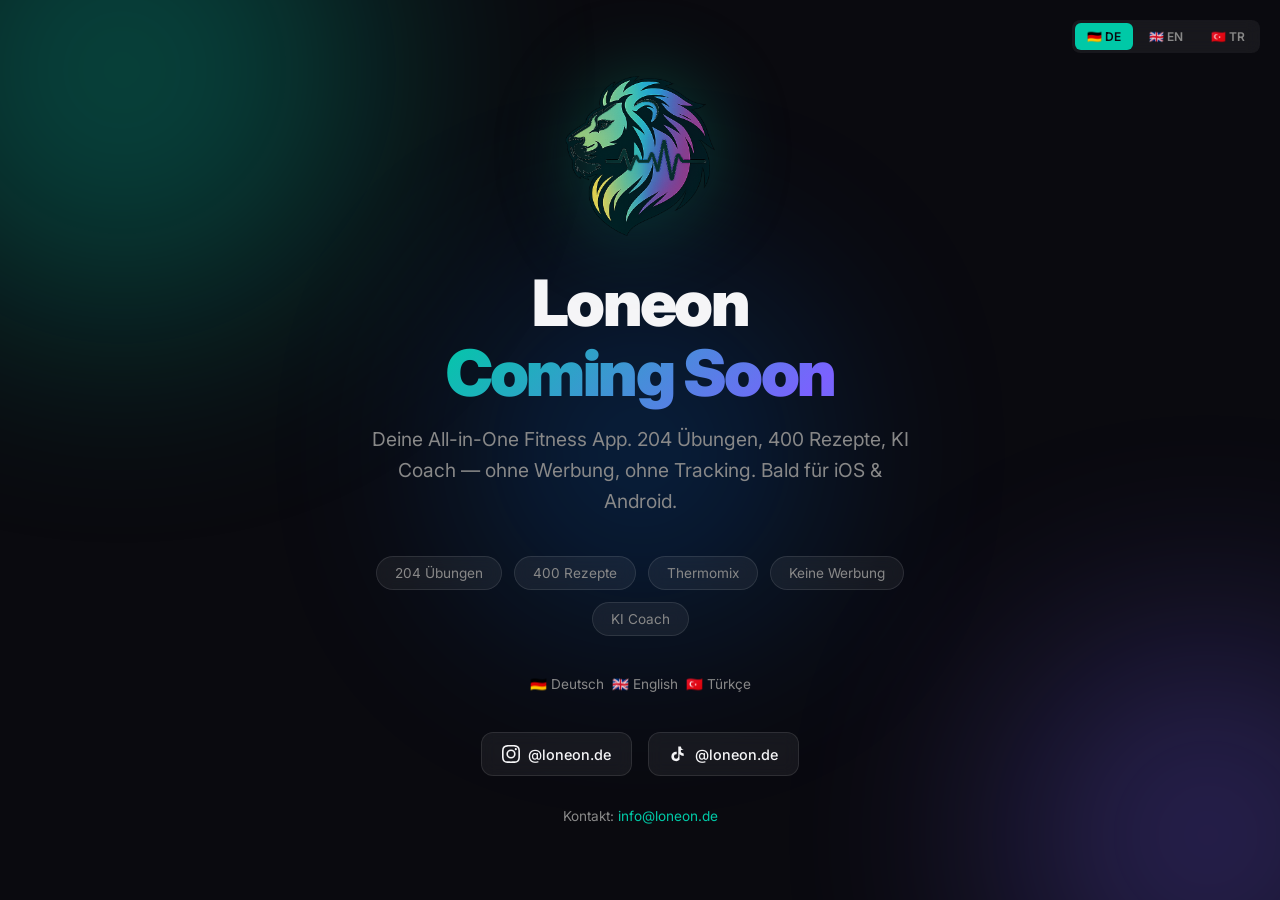
==== commit 73d5a823: "Update website with new lion logo (Coming Soon + Full Site)" ====
--- a/index.html
+++ b/index.html
@@ -61,18 +61,16 @@
         }
 
         .logo {
-            width: 80px;
-            height: 80px;
-            background: var(--mint);
-            border-radius: 20px;
-            display: flex;
-            align-items: center;
-            justify-content: center;
-            font-size: 36px;
-            font-weight: 900;
-            color: var(--dark);
+            width: 160px;
+            height: 160px;
             margin: 0 auto 32px;
-            box-shadow: 0 0 60px rgba(0, 201, 167, 0.3);
+            filter: drop-shadow(0 0 40px rgba(0, 201, 167, 0.3));
+        }
+
+        .logo img {
+            width: 100%;
+            height: 100%;
+            object-fit: contain;
         }
 
         h1 {
@@ -218,7 +216,7 @@
     </div>
 
     <div class="content">
-        <div class="logo">L</div>
+        <div class="logo"><img src="img/logo.png" alt="Loneon"></div>
         <h1>Loneon<br><span class="gradient-text">Coming Soon</span></h1>
         <p class="subtitle">Deine All-in-One Fitness App. 204 Übungen, 400 Rezepte, KI Coach — ohne Werbung, ohne Tracking. Bald für iOS & Android.</p>
 
